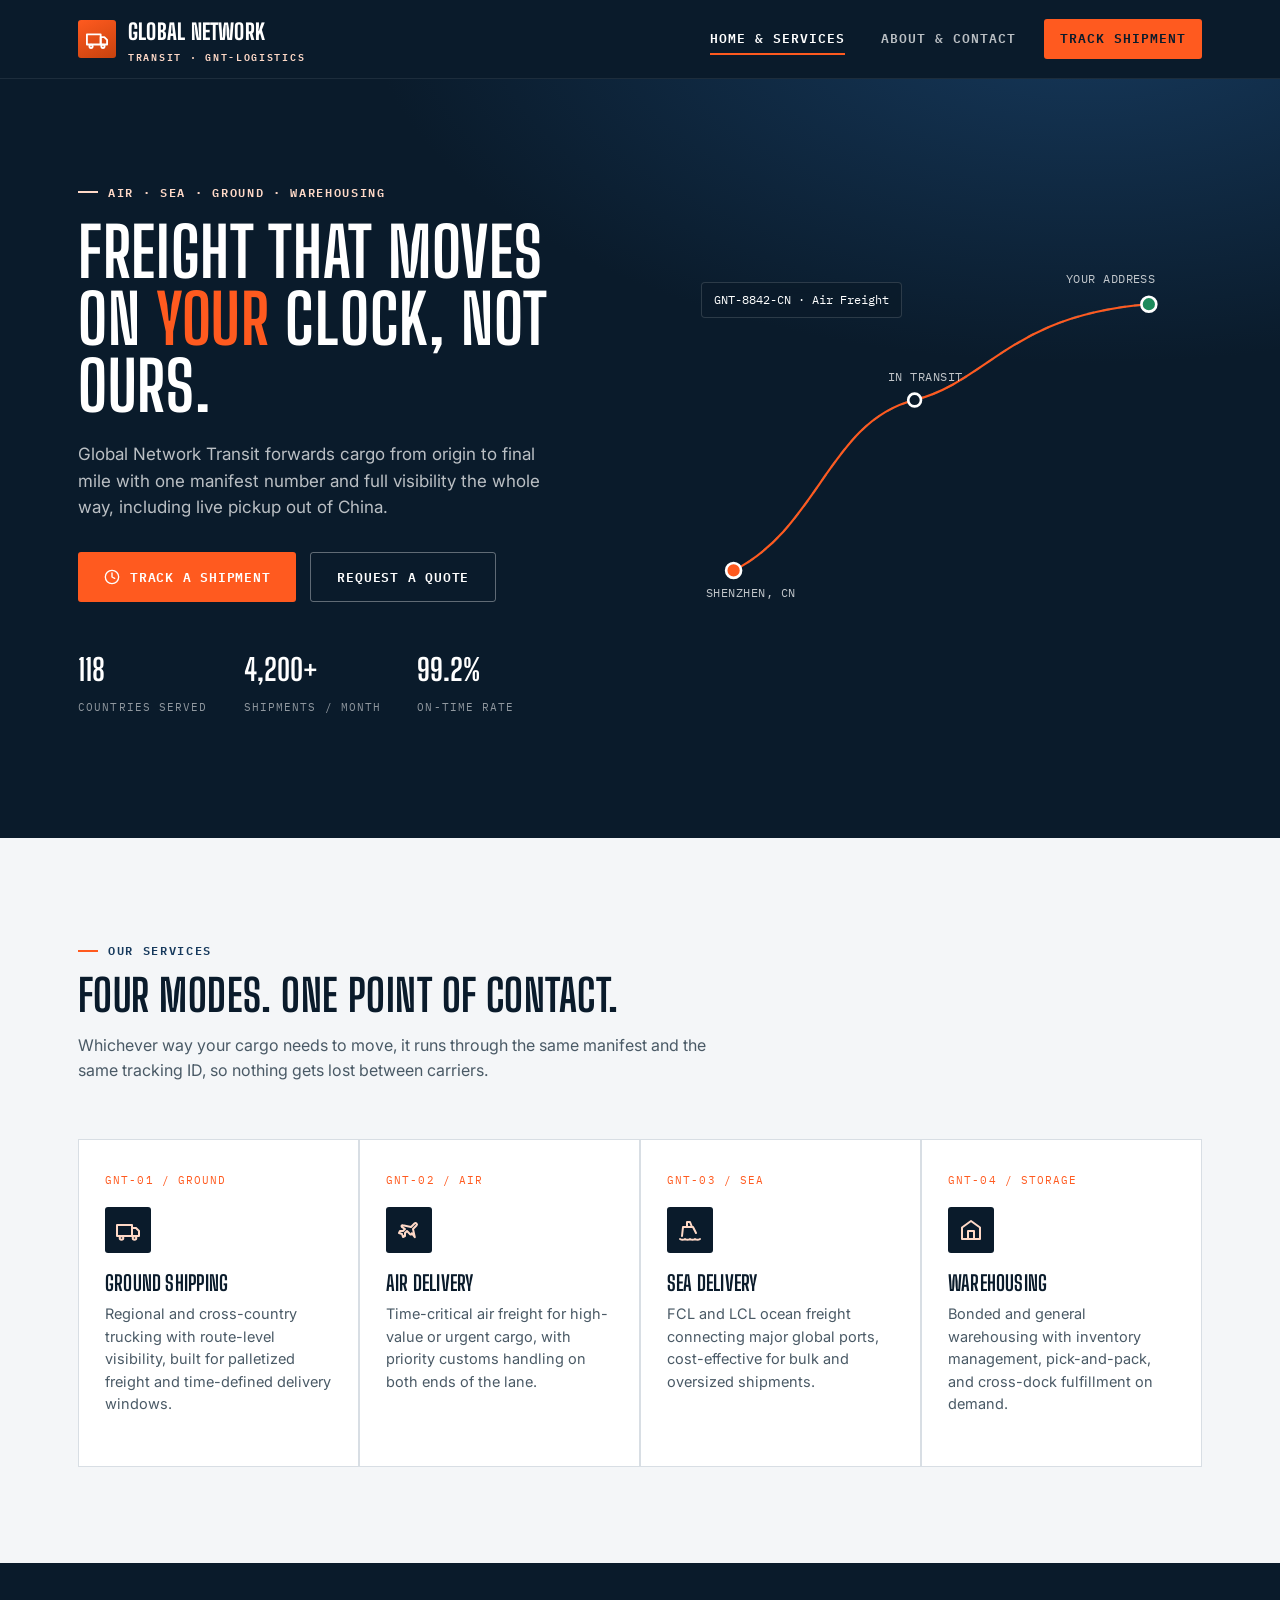
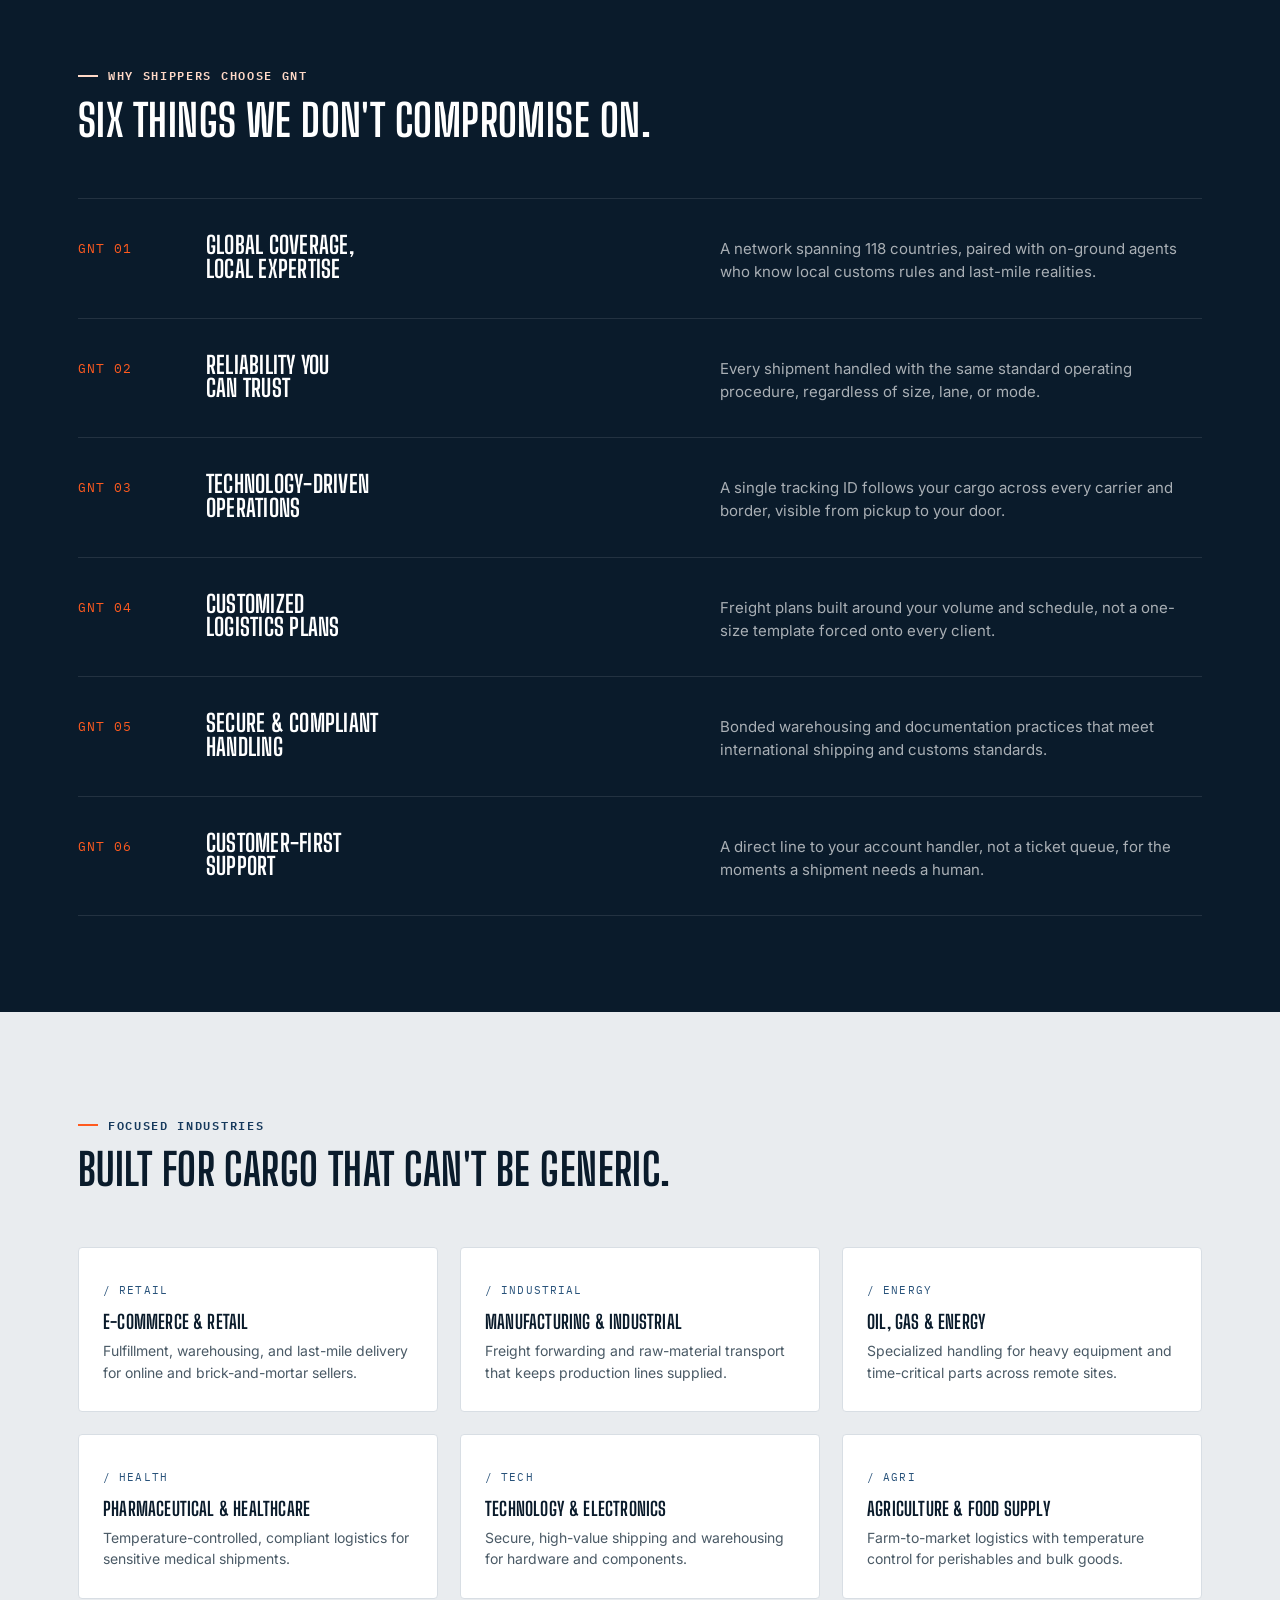
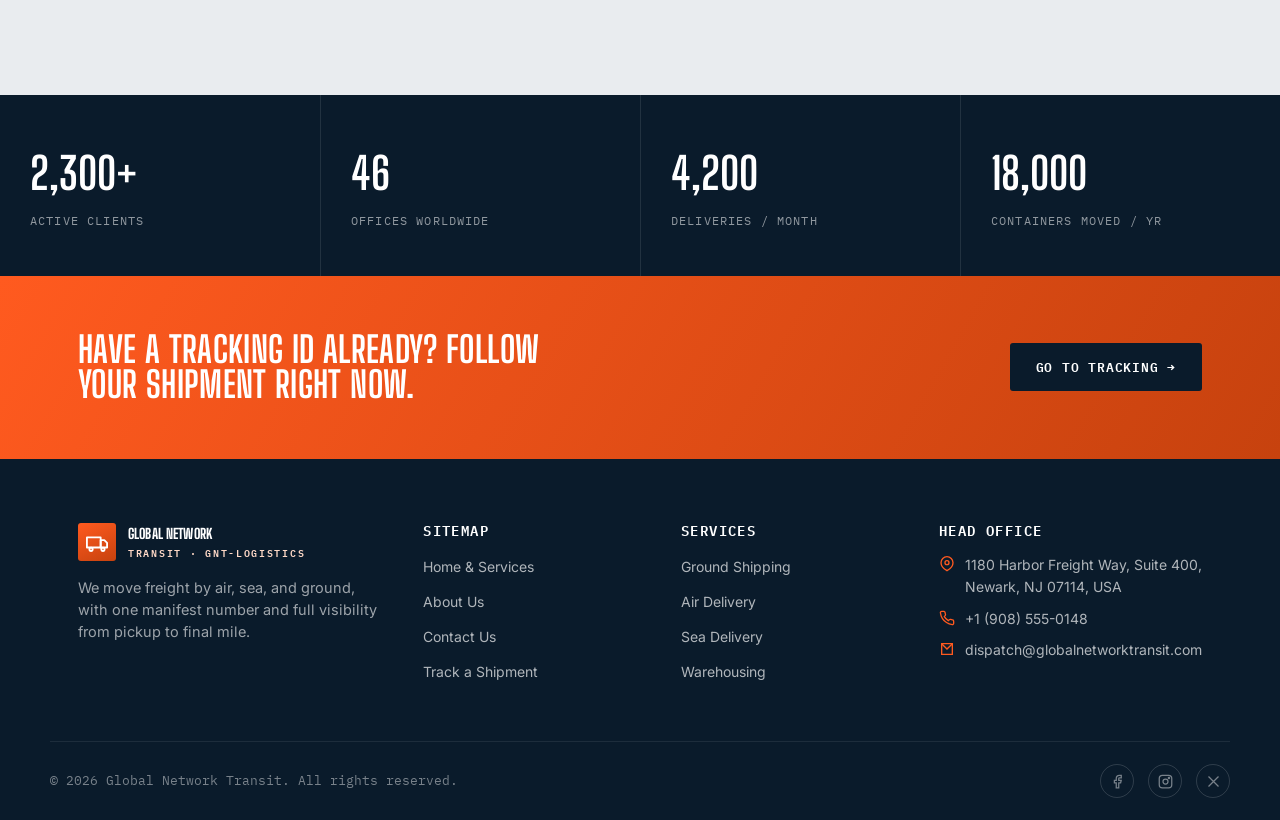
==== index.html @ 24b529cf "first commit" ====
<!DOCTYPE html>
<html lang="en">
<head>
<meta charset="UTF-8">
<meta name="viewport" content="width=device-width, initial-scale=1.0">
<title>Global Network Transit — Freight Forwarding &amp; Global Logistics</title>
<meta name="description" content="Global Network Transit moves freight by air, sea, and ground — with full-visibility tracking from pickup in China to final delivery.">
<link rel="stylesheet" href="css/style.css">
</head>
<body>

<header class="site-header">
  <div class="wrap header-inner">
    <a href="index.html" class="brand">
      <span class="brand-mark">
        <svg viewBox="0 0 24 24" fill="none" stroke="white" stroke-width="2" stroke-linecap="round" stroke-linejoin="round"><rect x="1" y="7" width="15" height="11"/><path d="M16 10h4l3 3v5h-7z"/><circle cx="5.5" cy="20" r="1.8"/><circle cx="18.5" cy="20" r="1.8"/></svg>
      </span>
      <span>Global Network<br><small>TRANSIT &middot; GNT-LOGISTICS</small></span>
    </a>
    <nav class="main-nav" aria-label="Primary">
      <a href="index.html" class="is-active">Home &amp; Services</a>
      <a href="about-contact.html">About &amp; Contact</a>
      <a href="tracking.html" class="nav-cta">Track Shipment</a>
    </nav>
  </div>
</header>

<!-- ============================================================ HERO -->
<section class="hero">
  <div class="wrap hero-grid">
    <div>
      <span class="eyebrow hero-eyebrow">Air &middot; Sea &middot; Ground &middot; Warehousing</span>
      <h1>Freight that moves<br>on <em>your</em> clock, not ours.</h1>
      <p class="lede">Global Network Transit forwards cargo from origin to final mile with one manifest number and full visibility the whole way, including live pickup out of China.</p>
      <div class="hero-actions">
        <a href="tracking.html" class="btn btn-signal">
          <svg viewBox="0 0 24 24" fill="none" stroke="currentColor" stroke-width="2" stroke-linecap="round" stroke-linejoin="round"><circle cx="12" cy="12" r="10"/><path d="M12 6v6l4 2"/></svg>
          Track a Shipment
        </a>
        <a href="about-contact.html#quote" class="btn btn-outline">Request a Quote</a>
      </div>
      <div class="hero-stats">
        <div class="hero-stat"><b>118</b><span>Countries Served</span></div>
        <div class="hero-stat"><b>4,200+</b><span>Shipments / Month</span></div>
        <div class="hero-stat"><b>99.2%</b><span>On-Time Rate</span></div>
      </div>
    </div>
    <div class="route-fig">
      <svg viewBox="0 0 480 360" xmlns="http://www.w3.org/2000/svg">
        <path class="route-path" d="M40,300 C120,260 130,160 210,140 C280,122 300,60 430,50"/>
        <path class="route-path is-live" d="M40,300 C120,260 130,160 210,140 C280,122 300,60 430,50"/>
        <circle class="route-node origin" cx="40" cy="300" r="7"/>
        <text class="route-tag" x="14" y="325">SHENZHEN, CN</text>
        <circle class="route-node" cx="210" cy="140" r="6"/>
        <text class="route-tag" x="185" y="122">IN TRANSIT</text>
        <circle class="route-node dest" cx="430" cy="50" r="7"/>
        <text class="route-tag" x="352" y="30">YOUR ADDRESS</text>
      </svg>
      <div class="route-chip" style="top:8%; left:2%;">GNT-8842-CN &middot; Air Freight</div>
    </div>
  </div>
</section>

<!-- ============================================================ SERVICES -->
<section class="section" id="services">
  <div class="wrap">
    <div class="section-head">
      <span class="eyebrow">Our Services</span>
      <h2>Four modes. One point of contact.</h2>
      <p>Whichever way your cargo needs to move, it runs through the same manifest and the same tracking ID, so nothing gets lost between carriers.</p>
    </div>
  </div>
  <div class="wrap">
    <div class="card-grid">

      <article class="service-card">
        <span class="code">GNT-01 / GROUND</span>
        <div class="service-icon">
          <svg viewBox="0 0 24 24" fill="none" stroke="currentColor" stroke-width="2" stroke-linecap="round" stroke-linejoin="round"><rect x="1" y="7" width="15" height="11"/><path d="M16 10h4l3 3v5h-7z"/><circle cx="5.5" cy="20" r="1.8"/><circle cx="18.5" cy="20" r="1.8"/></svg>
        </div>
        <h3>Ground Shipping</h3>
        <p>Regional and cross-country trucking with route-level visibility, built for palletized freight and time-defined delivery windows.</p>
      </article>

      <article class="service-card">
        <span class="code">GNT-02 / AIR</span>
        <div class="service-icon">
          <svg viewBox="0 0 24 24" fill="none" stroke="currentColor" stroke-width="2" stroke-linecap="round" stroke-linejoin="round"><path d="M17.8 19.2 16 11l3.5-3.5a1.4 1.4 0 0 0-2-2L14 9l-8.2-1.8a1 1 0 0 0-1 1.65L8 11l-2 2H3l-1 2 3 1 1 3 2-1v-3l2-2 3.15 3.2a1 1 0 0 0 1.65-1z"/></svg>
        </div>
        <h3>Air Delivery</h3>
        <p>Time-critical air freight for high-value or urgent cargo, with priority customs handling on both ends of the lane.</p>
      </article>

      <article class="service-card">
        <span class="code">GNT-03 / SEA</span>
        <div class="service-icon">
          <svg viewBox="0 0 24 24" fill="none" stroke="currentColor" stroke-width="2" stroke-linecap="round" stroke-linejoin="round"><path d="M2 21c1.6 1 3.4 1 5 0 1.6 1 3.4 1 5 0 1.6 1 3.4 1 5 0 1.6 1 3.4 1 5 0"/><path d="M4 18l1-9h10l3 6"/><path d="M9 9V4h3l2 5"/></svg>
        </div>
        <h3>Sea Delivery</h3>
        <p>FCL and LCL ocean freight connecting major global ports, cost-effective for bulk and oversized shipments.</p>
      </article>

      <article class="service-card">
        <span class="code">GNT-04 / STORAGE</span>
        <div class="service-icon">
          <svg viewBox="0 0 24 24" fill="none" stroke="currentColor" stroke-width="2" stroke-linecap="round" stroke-linejoin="round"><path d="M3 9.5 12 3l9 6.5V21H3z"/><path d="M9 21v-8h6v8"/></svg>
        </div>
        <h3>Warehousing</h3>
        <p>Bonded and general warehousing with inventory management, pick-and-pack, and cross-dock fulfillment on demand.</p>
      </article>

    </div>
  </div>
</section>

<!-- ============================================================ WHY CHOOSE US -->
<section class="section section-navy">
  <div class="wrap">
    <div class="section-head">
      <span class="eyebrow hero-eyebrow">Why Shippers Choose GNT</span>
      <h2>Six things we don't compromise on.</h2>
    </div>
    <div class="reason-list">
      <div class="reason-row">
        <span class="reason-code">GNT&nbsp;01</span>
        <h3>Global Coverage,<br>Local Expertise</h3>
        <p>A network spanning 118 countries, paired with on-ground agents who know local customs rules and last-mile realities.</p>
      </div>
      <div class="reason-row">
        <span class="reason-code">GNT&nbsp;02</span>
        <h3>Reliability You<br>Can Trust</h3>
        <p>Every shipment handled with the same standard operating procedure, regardless of size, lane, or mode.</p>
      </div>
      <div class="reason-row">
        <span class="reason-code">GNT&nbsp;03</span>
        <h3>Technology-Driven<br>Operations</h3>
        <p>A single tracking ID follows your cargo across every carrier and border, visible from pickup to your door.</p>
      </div>
      <div class="reason-row">
        <span class="reason-code">GNT&nbsp;04</span>
        <h3>Customized<br>Logistics Plans</h3>
        <p>Freight plans built around your volume and schedule, not a one-size template forced onto every client.</p>
      </div>
      <div class="reason-row">
        <span class="reason-code">GNT&nbsp;05</span>
        <h3>Secure &amp; Compliant<br>Handling</h3>
        <p>Bonded warehousing and documentation practices that meet international shipping and customs standards.</p>
      </div>
      <div class="reason-row">
        <span class="reason-code">GNT&nbsp;06</span>
        <h3>Customer-First<br>Support</h3>
        <p>A direct line to your account handler, not a ticket queue, for the moments a shipment needs a human.</p>
      </div>
    </div>
  </div>
</section>

<!-- ============================================================ INDUSTRIES -->
<section class="section section-dim">
  <div class="wrap">
    <div class="section-head">
      <span class="eyebrow">Focused Industries</span>
      <h2>Built for cargo that can't be generic.</h2>
    </div>
    <div class="industry-grid">
      <div class="industry-card"><span class="code">/ RETAIL</span><h3>E-commerce &amp; Retail</h3><p>Fulfillment, warehousing, and last-mile delivery for online and brick-and-mortar sellers.</p></div>
      <div class="industry-card"><span class="code">/ INDUSTRIAL</span><h3>Manufacturing &amp; Industrial</h3><p>Freight forwarding and raw-material transport that keeps production lines supplied.</p></div>
      <div class="industry-card"><span class="code">/ ENERGY</span><h3>Oil, Gas &amp; Energy</h3><p>Specialized handling for heavy equipment and time-critical parts across remote sites.</p></div>
      <div class="industry-card"><span class="code">/ HEALTH</span><h3>Pharmaceutical &amp; Healthcare</h3><p>Temperature-controlled, compliant logistics for sensitive medical shipments.</p></div>
      <div class="industry-card"><span class="code">/ TECH</span><h3>Technology &amp; Electronics</h3><p>Secure, high-value shipping and warehousing for hardware and components.</p></div>
      <div class="industry-card"><span class="code">/ AGRI</span><h3>Agriculture &amp; Food Supply</h3><p>Farm-to-market logistics with temperature control for perishables and bulk goods.</p></div>
    </div>
  </div>
</section>

<!-- ============================================================ STATS -->
<div class="stats-strip">
  <div class="stat-block"><b>2,300+</b><span>Active Clients</span></div>
  <div class="stat-block"><b>46</b><span>Offices Worldwide</span></div>
  <div class="stat-block"><b>4,200</b><span>Deliveries / Month</span></div>
  <div class="stat-block"><b>18,000</b><span>Containers Moved / Yr</span></div>
</div>

<!-- ============================================================ CTA -->
<section class="cta-banner">
  <div class="wrap cta-inner">
    <h2>Have a tracking ID already? Follow your shipment right now.</h2>
    <a href="tracking.html" class="btn btn-navy">Go to Tracking →</a>
  </div>
</section>

<!-- ============================================================ FOOTER -->
<footer class="site-footer">
  <div class="wrap footer-grid">
    <div class="footer-brand">
      <a href="index.html" class="brand" style="color:white;">
        <span class="brand-mark"><svg viewBox="0 0 24 24" fill="none" stroke="white" stroke-width="2" stroke-linecap="round" stroke-linejoin="round"><rect x="1" y="7" width="15" height="11"/><path d="M16 10h4l3 3v5h-7z"/><circle cx="5.5" cy="20" r="1.8"/><circle cx="18.5" cy="20" r="1.8"/></svg></span>
        <span>Global Network<br><small>TRANSIT &middot; GNT-LOGISTICS</small></span>
      </a>
      <p>We move freight by air, sea, and ground, with one manifest number and full visibility from pickup to final mile.</p>
    </div>
    <div>
      <h4>Sitemap</h4>
      <ul>
        <li><a href="index.html">Home &amp; Services</a></li>
        <li><a href="about-contact.html">About Us</a></li>
        <li><a href="about-contact.html#contact">Contact Us</a></li>
        <li><a href="tracking.html">Track a Shipment</a></li>
      </ul>
    </div>
    <div>
      <h4>Services</h4>
      <ul>
        <li><a href="index.html#services">Ground Shipping</a></li>
        <li><a href="index.html#services">Air Delivery</a></li>
        <li><a href="index.html#services">Sea Delivery</a></li>
        <li><a href="index.html#services">Warehousing</a></li>
      </ul>
    </div>
    <div>
      <h4>Head Office</h4>
      <div class="footer-contact-line">
        <svg viewBox="0 0 24 24" fill="none" stroke="currentColor" stroke-width="2"><path d="M21 10c0 7-9 12-9 12s-9-5-9-12a9 9 0 0 1 18 0z"/><circle cx="12" cy="10" r="3"/></svg>
        <span>1180 Harbor Freight Way, Suite 400, Newark, NJ 07114, USA</span>
      </div>
      <div class="footer-contact-line">
        <svg viewBox="0 0 24 24" fill="none" stroke="currentColor" stroke-width="2"><path d="M22 16.9v3a2 2 0 0 1-2.2 2 19.8 19.8 0 0 1-8.6-3.1 19.5 19.5 0 0 1-6-6 19.8 19.8 0 0 1-3.1-8.7A2 2 0 0 1 4.1 2h3a2 2 0 0 1 2 1.7c.1.9.3 1.8.6 2.7a2 2 0 0 1-.5 2.1L8 9.9a16 16 0 0 0 6 6l1.4-1.2a2 2 0 0 1 2.1-.5c.9.3 1.8.5 2.7.6a2 2 0 0 1 1.8 2.1z"/></svg>
        <span>+1 (908) 555-0148</span>
      </div>
      <div class="footer-contact-line">
        <svg viewBox="0 0 24 24" fill="none" stroke="currentColor" stroke-width="2"><path d="M4 4h16v16H4z"/><path d="m4 4 8 8 8-8"/></svg>
        <span>dispatch@globalnetworktransit.com</span>
      </div>
    </div>
  </div>
  <div class="wrap footer-bottom">
    <span>&copy; 2026 Global Network Transit. All rights reserved.</span>
    <div class="footer-social">
      <a href="#" aria-label="Facebook"><svg viewBox="0 0 24 24" fill="none" stroke="currentColor" stroke-width="2"><path d="M18 2h-3a5 5 0 0 0-5 5v3H7v4h3v8h4v-8h3l1-4h-4V7a1 1 0 0 1 1-1h3z"/></svg></a>
      <a href="#" aria-label="Instagram"><svg viewBox="0 0 24 24" fill="none" stroke="currentColor" stroke-width="2"><rect x="2" y="2" width="20" height="20" rx="5"/><circle cx="12" cy="12" r="4"/><circle cx="17.5" cy="6.5" r="1"/></svg></a>
      <a href="#" aria-label="X / Twitter"><svg viewBox="0 0 24 24" fill="none" stroke="currentColor" stroke-width="2"><path d="M4 4l16 16M20 4 4 20"/></svg></a>
    </div>
  </div>
</footer>

</body>
</html>
---- css/style.css ----
/* ==========================================================================
   GLOBAL NETWORK TRANSIT — shared stylesheet
   Design language: "Manifest Line" — cargo-stencil display type,
   navy hull + signal-orange freight accent, route-line motif.
   ========================================================================== */

@import url('https://fonts.googleapis.com/css2?family=Big+Shoulders+Display:wght@600;700;800;900&family=Inter:wght@400;500;600;700&family=IBM+Plex+Mono:wght@500;600&display=swap');

:root{
  --navy-900:#0A1B2B;
  --navy-800:#0C2340;
  --navy-700:#16395C;
  --navy-600:#28527A;
  --ink:#0E1B26;
  --paper:#F4F6F8;
  --paper-dim:#E9ECEF;
  --line:#D8DEE4;
  --signal:#FF5A1F;
  --signal-dim:#FFD9C7;
  --signal-deep:#C7420E;
  --white:#FFFFFF;
  --ok:#1C8A5B;

  --font-display:'Big Shoulders Display', sans-serif;
  --font-body:'Inter', -apple-system, BlinkMacSystemFont, sans-serif;
  --font-mono:'IBM Plex Mono', monospace;

  --wrap:1180px;
  --radius:4px;
  --shadow-soft: 0 12px 32px -18px rgba(10,27,43,0.35);
}

*,*::before,*::after{ box-sizing:border-box; }
html{ scroll-behavior:smooth; }
body{
  margin:0;
  font-family:var(--font-body);
  color:var(--ink);
  background:var(--paper);
  line-height:1.55;
  -webkit-font-smoothing:antialiased;
}
img{ max-width:100%; display:block; }
a{ color:inherit; text-decoration:none; }
ul{ list-style:none; margin:0; padding:0; }
h1,h2,h3,h4{ margin:0; font-family:var(--font-display); text-transform:uppercase; letter-spacing:0.01em; line-height:0.98; color:var(--navy-900); }
p{ margin:0; }
button{ font-family:inherit; cursor:pointer; }
input,select,textarea{ font-family:inherit; font-size:inherit; }

:focus-visible{
  outline:3px solid var(--signal);
  outline-offset:2px;
}

.wrap{ max-width:var(--wrap); margin:0 auto; padding:0 28px; }

.eyebrow{
  display:inline-flex; align-items:center; gap:10px;
  font-family:var(--font-mono); font-size:12px; font-weight:600;
  letter-spacing:0.14em; text-transform:uppercase;
  color:var(--navy-700);
}
.eyebrow::before{
  content:''; width:20px; height:2px; background:var(--signal);
  display:inline-block;
}

/* ---------------------------------------------------------------- header */
.site-header{
  position:sticky; top:0; z-index:100;
  background:var(--navy-900);
  border-bottom:1px solid rgba(255,255,255,0.08);
}
.header-inner{
  display:flex; align-items:center; justify-content:space-between;
  gap:24px; height:78px;
}
.brand{
  display:flex; align-items:center; gap:12px;
  font-family:var(--font-display); color:var(--white);
  font-size:22px; font-weight:800; letter-spacing:0.01em;
  text-transform:uppercase; white-space:nowrap;
}
.brand-mark{
  width:38px; height:38px; border-radius:3px;
  background:linear-gradient(155deg, var(--signal), var(--signal-deep));
  display:flex; align-items:center; justify-content:center;
  flex-shrink:0;
}
.brand-mark svg{ width:22px; height:22px; }
.brand small{
  display:block; font-family:var(--font-mono); font-size:9.5px;
  letter-spacing:0.18em; color:var(--signal-dim); font-weight:600;
  text-transform:uppercase;
}

.main-nav{ display:flex; align-items:center; gap:4px; }
.main-nav a{
  font-family:var(--font-mono); font-size:12.5px; font-weight:600;
  letter-spacing:0.08em; text-transform:uppercase;
  color:rgba(255,255,255,0.72);
  padding:10px 16px; border-radius:3px;
  transition:color .15s ease, background .15s ease;
}
.main-nav a:hover{ color:var(--white); background:rgba(255,255,255,0.06); }
.main-nav a.is-active{ color:var(--white); }
.main-nav a.is-active{ position:relative; }
.main-nav a.is-active::after{
  content:''; position:absolute; left:16px; right:16px; bottom:4px;
  height:2px; background:var(--signal);
}
.nav-cta{
  background:var(--signal) !important; color:var(--navy-900) !important;
  margin-left:8px;
}
.nav-cta:hover{ background:#ff7038 !important; }

.nav-toggle{ display:none; }

/* ---------------------------------------------------------------- footer */
.site-footer{
  background:var(--navy-900); color:rgba(255,255,255,0.68);
  padding:64px 0 0;
}
.footer-grid{
  display:grid; grid-template-columns:1.4fr 1fr 1fr 1.1fr;
  gap:40px; padding-bottom:48px;
  border-bottom:1px solid rgba(255,255,255,0.08);
}
.footer-grid h4{
  color:var(--white); font-size:14px; letter-spacing:0.1em;
  margin-bottom:18px; font-family:var(--font-mono); font-weight:600;
  text-transform:uppercase;
}
.footer-grid p{ font-size:14.5px; color:rgba(255,255,255,0.6); }
.footer-grid li{ margin-bottom:10px; }
.footer-grid a{ font-size:14px; color:rgba(255,255,255,0.68); transition:color .15s; }
.footer-grid a:hover{ color:var(--signal); }
.footer-brand .brand{ margin-bottom:16px; }
.footer-contact-line{ display:flex; gap:10px; font-size:14px; margin-bottom:10px; color:rgba(255,255,255,0.68); }
.footer-contact-line svg{ width:16px; height:16px; flex-shrink:0; margin-top:2px; color:var(--signal); }
.footer-bottom{
  display:flex; align-items:center; justify-content:space-between;
  padding:22px 0; font-size:13px; color:rgba(255,255,255,0.45);
  font-family:var(--font-mono);
}
.footer-social{ display:flex; gap:14px; }
.footer-social a{
  width:34px; height:34px; border:1px solid rgba(255,255,255,0.15);
  border-radius:50%; display:flex; align-items:center; justify-content:center;
}
.footer-social svg{ width:15px; height:15px; }
.footer-social a:hover{ border-color:var(--signal); color:var(--signal); }

/* ---------------------------------------------------------------- buttons */
.btn{
  display:inline-flex; align-items:center; gap:10px;
  padding:14px 26px; border-radius:3px; border:none;
  font-family:var(--font-mono); font-size:13px; font-weight:600;
  letter-spacing:0.06em; text-transform:uppercase;
  transition:transform .15s ease, box-shadow .15s ease, background .15s ease;
}
.btn-signal{ background:var(--signal); color:var(--white); }
.btn-signal:hover{ background:var(--signal-deep); transform:translateY(-1px); }
.btn-outline{
  background:transparent; color:var(--white); border:1.5px solid rgba(255,255,255,0.35);
}
.btn-outline:hover{ border-color:var(--white); background:rgba(255,255,255,0.06); }
.btn-navy{ background:var(--navy-900); color:var(--white); }
.btn-navy:hover{ background:var(--navy-700); }
.btn svg{ width:16px; height:16px; }

/* ---------------------------------------------------------------- hero */
.hero{
  position:relative; overflow:hidden;
  background:radial-gradient(1200px 600px at 85% -10%, var(--navy-700), var(--navy-900) 60%);
  color:var(--white);
  padding:96px 0 120px;
}
.hero-grid{
  display:grid; grid-template-columns:1.05fr 0.95fr; gap:48px; align-items:center;
}
.hero-eyebrow{ color:var(--signal-dim); }
.hero-eyebrow::before{ background:var(--signal-dim); }
.hero h1{
  color:var(--white); font-size:clamp(40px,5.4vw,68px); margin:18px 0 22px;
}
.hero h1 em{ font-style:normal; color:var(--signal); }
.hero p.lede{
  font-family:var(--font-body); font-size:17px; color:rgba(255,255,255,0.72);
  max-width:480px; margin-bottom:32px;
}
.hero-actions{ display:flex; gap:14px; flex-wrap:wrap; margin-bottom:44px; }
.hero-stats{ display:flex; gap:36px; flex-wrap:wrap; }
.hero-stat b{
  display:block; font-family:var(--font-display); font-size:30px; color:var(--white);
}
.hero-stat span{
  font-family:var(--font-mono); font-size:11px; letter-spacing:0.1em;
  color:rgba(255,255,255,0.55); text-transform:uppercase;
}

/* route-line signature graphic */
.route-fig{ position:relative; }
.route-fig svg{ width:100%; height:auto; overflow:visible; }
.route-path{
  fill:none; stroke:rgba(255,255,255,0.28); stroke-width:2;
  stroke-dasharray:7 8;
}
.route-path.is-live{
  stroke:var(--signal); stroke-dasharray:520;
  stroke-dashoffset:520;
  animation:draw 3.2s ease forwards infinite;
}
@keyframes draw{
  0%{ stroke-dashoffset:520; }
  60%{ stroke-dashoffset:0; }
  100%{ stroke-dashoffset:0; }
}
.route-node{ fill:var(--navy-900); stroke:var(--white); stroke-width:2.5; }
.route-node.origin{ fill:var(--signal); }
.route-node.dest{ fill:var(--ok); }
.route-tag{
  font-family:var(--font-mono); font-size:11px; fill:rgba(255,255,255,0.75);
  letter-spacing:0.04em;
}
.route-chip{
  position:absolute; background:rgba(10,27,43,0.9); border:1px solid rgba(255,255,255,0.14);
  padding:8px 12px; border-radius:4px; font-family:var(--font-mono); font-size:11.5px;
  color:var(--white); backdrop-filter:blur(6px);
}

@media (prefers-reduced-motion:reduce){
  .route-path.is-live{ animation:none; stroke-dashoffset:0; }
}

/* ---------------------------------------------------------------- sections */
.section{ padding:96px 0; }
.section-tight{ padding:64px 0; }
.section-navy{ background:var(--navy-900); color:var(--white); }
.section-navy h2, .section-navy h3{ color:var(--white); }
.section-dim{ background:var(--paper-dim); }
.section-head{ max-width:640px; margin-bottom:56px; }
.section-head h2{ font-size:clamp(30px,3.6vw,44px); margin-top:14px; }
.section-head p{ margin-top:16px; font-size:16px; color:#4A5A66; }
.section-navy .section-head p{ color:rgba(255,255,255,0.65); }

/* ---------------------------------------------------------------- service cards */
.card-grid{
  display:grid; grid-template-columns:repeat(4,1fr); gap:2px;
  background:var(--line); border:1px solid var(--line);
}
.service-card{
  background:var(--white); padding:32px 26px; position:relative;
  transition:background .18s ease;
}
.service-card:hover{ background:#FFFBF8; }
.service-card .code{
  font-family:var(--font-mono); font-size:11px; color:var(--signal);
  letter-spacing:0.1em; margin-bottom:18px; display:block;
}
.service-icon{
  width:46px; height:46px; border-radius:3px; background:var(--navy-900);
  display:flex; align-items:center; justify-content:center; margin-bottom:20px;
}
.service-icon svg{ width:24px; height:24px; color:var(--signal-dim); }
.service-card h3{ font-size:21px; margin-bottom:10px; }
.service-card p{ font-size:14.5px; color:#4A5A66; margin-bottom:18px; }
.service-card a.card-link{
  font-family:var(--font-mono); font-size:12px; font-weight:600;
  letter-spacing:0.06em; text-transform:uppercase; color:var(--navy-900);
  display:inline-flex; align-items:center; gap:6px;
}
.service-card a.card-link svg{ width:14px; height:14px; transition:transform .15s; }
.service-card a.card-link:hover svg{ transform:translateX(3px); }

/* ---------------------------------------------------------------- reasons (why choose) */
.reason-list{ display:flex; flex-direction:column; }
.reason-row{
  display:grid; grid-template-columns:96px 1fr 1fr; gap:32px;
  align-items:start; padding:34px 0; border-top:1px solid rgba(255,255,255,0.1);
}
.reason-row:last-child{ border-bottom:1px solid rgba(255,255,255,0.1); }
.reason-code{
  font-family:var(--font-mono); font-size:13px; color:var(--signal);
  letter-spacing:0.08em; padding-top:6px;
}
.reason-row h3{ font-size:24px; color:var(--white); }
.reason-row p{ font-size:15px; color:rgba(255,255,255,0.65); padding-top:4px; }

/* ---------------------------------------------------------------- industries */
.industry-grid{
  display:grid; grid-template-columns:repeat(3,1fr); gap:22px;
}
.industry-card{
  border:1px solid var(--line); border-radius:4px; padding:28px 24px;
  background:var(--white);
}
.industry-card .code{ font-family:var(--font-mono); font-size:11px; color:var(--navy-600); letter-spacing:0.1em; }
.industry-card h3{ font-size:19px; margin:12px 0 8px; }
.industry-card p{ font-size:14px; color:#4A5A66; }

/* ---------------------------------------------------------------- stats strip */
.stats-strip{
  background:var(--navy-900); color:var(--white);
  display:grid; grid-template-columns:repeat(4,1fr);
}
.stat-block{
  padding:44px 30px; text-align:left; border-left:1px solid rgba(255,255,255,0.1);
}
.stat-block:first-child{ border-left:none; }
.stat-block b{ font-family:var(--font-display); font-size:44px; display:block; }
.stat-block span{
  font-family:var(--font-mono); font-size:11.5px; letter-spacing:0.1em;
  color:rgba(255,255,255,0.55); text-transform:uppercase;
}

/* ---------------------------------------------------------------- CTA banner */
.cta-banner{
  background:linear-gradient(120deg, var(--signal), var(--signal-deep));
  color:var(--white); padding:56px 0;
}
.cta-inner{ display:flex; align-items:center; justify-content:space-between; gap:24px; flex-wrap:wrap; }
.cta-inner h2{ color:var(--white); font-size:clamp(26px,3vw,36px); max-width:520px; }
.cta-inner .btn-navy{ flex-shrink:0; }

/* ---------------------------------------------------------------- page hero (interior pages) */
.page-hero{
  background:var(--navy-900); color:var(--white); padding:70px 0 56px;
  border-bottom:4px solid var(--signal);
}
.page-hero h1{ color:var(--white); font-size:clamp(36px,4.6vw,54px); margin-top:14px; }
.breadcrumb{
  font-family:var(--font-mono); font-size:12px; color:rgba(255,255,255,0.5);
  letter-spacing:0.05em; margin-top:16px;
}
.breadcrumb span{ color:var(--signal); }

/* ---------------------------------------------------------------- about page */
.split{
  display:grid; grid-template-columns:1fr 1fr; gap:64px; align-items:center;
}
.value-list{ display:grid; grid-template-columns:1fr 1fr; gap:20px; margin-top:8px; }
.value-item{ border-left:3px solid var(--signal); padding-left:16px; }
.value-item h4{
  font-family:var(--font-mono); font-size:13px; letter-spacing:0.06em;
  text-transform:uppercase; color:var(--navy-900); margin-bottom:6px;
}
.value-item p{ font-size:14px; color:#4A5A66; }

.timeline{ position:relative; padding-left:32px; }
.timeline::before{
  content:''; position:absolute; left:6px; top:6px; bottom:6px; width:2px;
  background:var(--line);
}
.timeline-item{ position:relative; padding-bottom:36px; }
.timeline-item:last-child{ padding-bottom:0; }
.timeline-item::before{
  content:''; position:absolute; left:-32px; top:4px; width:13px; height:13px;
  border-radius:50%; background:var(--signal); border:3px solid var(--paper);
  box-shadow:0 0 0 2px var(--signal);
}
.timeline-item .yr{ font-family:var(--font-mono); font-size:12px; color:var(--navy-600); letter-spacing:0.08em; }
.timeline-item h4{ font-size:18px; margin:6px 0; }
.timeline-item p{ font-size:14px; color:#4A5A66; }

/* ---------------------------------------------------------------- contact */
.contact-grid{
  display:grid; grid-template-columns:1fr 1.15fr; gap:56px; align-items:start;
}
.contact-card{
  background:var(--white); border:1px solid var(--line); border-radius:4px;
  padding:26px; margin-bottom:16px;
}
.contact-card h4{
  font-family:var(--font-mono); font-size:12.5px; letter-spacing:0.08em;
  text-transform:uppercase; color:var(--signal-deep); margin-bottom:12px;
}
.contact-card .line{ display:flex; gap:12px; align-items:flex-start; margin-bottom:10px; font-size:14.5px; }
.contact-card .line svg{ width:17px; height:17px; color:var(--navy-700); flex-shrink:0; margin-top:2px; }
.contact-card .line:last-child{ margin-bottom:0; }

.form-card{
  background:var(--white); border:1px solid var(--line); border-radius:4px; padding:36px;
}
.field-row{ display:grid; grid-template-columns:1fr 1fr; gap:18px; margin-bottom:18px; }
.field{ display:flex; flex-direction:column; gap:7px; margin-bottom:18px; }
.field label{
  font-family:var(--font-mono); font-size:11.5px; letter-spacing:0.06em;
  text-transform:uppercase; color:var(--navy-800); font-weight:600;
}
.field input, .field select, .field textarea{
  border:1.5px solid var(--line); border-radius:3px; padding:12px 14px;
  font-size:14.5px; color:var(--ink); background:var(--paper); transition:border-color .15s;
}
.field input:focus, .field select:focus, .field textarea:focus{
  outline:none; border-color:var(--navy-700); background:var(--white);
}
.field textarea{ resize:vertical; min-height:110px; }
.form-note{ font-size:12.5px; color:#7A8792; margin-top:14px; }
.form-success{
  display:none; align-items:center; gap:10px; background:#EAF7F0; border:1px solid #BFE6D2;
  color:var(--ok); padding:14px 16px; border-radius:4px; font-size:14px; margin-top:16px;
}
.form-success.show{ display:flex; }
.form-success svg{ width:18px; height:18px; flex-shrink:0; }

.map-embed{
  border-radius:4px; overflow:hidden; border:1px solid var(--line); height:340px;
}

/* ---------------------------------------------------------------- tracking page */
.track-hero{
  background:var(--navy-900); color:var(--white); padding:80px 0 100px;
  position:relative; overflow:hidden; border-bottom:4px solid var(--signal);
}
.track-panel{
  background:var(--white); border-radius:6px; box-shadow:var(--shadow-soft);
  padding:34px; margin-top:-64px; position:relative; z-index:5;
}
.track-form-row{ display:flex; gap:12px; flex-wrap:wrap; }
.track-form-row .field{ flex:1 1 260px; margin-bottom:0; }
.track-form-row .btn{ flex-shrink:0; align-self:flex-end; height:47px; }
.track-sample{ font-family:var(--font-mono); font-size:12px; color:#7A8792; margin-top:12px; }
.track-sample button{
  background:none; border:none; color:var(--navy-700); font-family:var(--font-mono);
  font-size:12px; text-decoration:underline; padding:0;
}

.track-error{
  display:none; align-items:center; gap:10px; background:#FDECEA; border:1px solid #F5C2BC;
  color:#B23A2E; padding:12px 16px; border-radius:4px; font-size:14px; margin-top:16px;
  font-family:var(--font-mono);
}
.track-error.show{ display:flex; }

.track-results{ display:none; margin-top:56px; }
.track-results.show{ display:block; }

.track-summary{
  display:grid; grid-template-columns:repeat(4,1fr); gap:2px;
  background:var(--line); border:1px solid var(--line); margin-bottom:40px;
}
.summary-cell{ background:var(--white); padding:22px 24px; }
.summary-cell span{
  display:block; font-family:var(--font-mono); font-size:11px; letter-spacing:0.08em;
  text-transform:uppercase; color:#7A8792; margin-bottom:8px;
}
.summary-cell b{ font-size:17px; font-family:var(--font-body); font-weight:700; color:var(--navy-900); }
.summary-cell b.status-live{ color:var(--signal-deep); }
.summary-cell .mono{ font-family:var(--font-mono); font-size:15px; letter-spacing:0.02em; }

.track-columns{ display:grid; grid-template-columns:1.1fr 1fr; gap:44px; align-items:start; }

.map-wrap{
  border-radius:6px; overflow:hidden; border:1px solid var(--line);
  height:460px; position:relative; background:var(--paper-dim);
}
#trackMap{ height:100%; width:100%; }
.map-legend{
  position:absolute; bottom:14px; left:14px; z-index:400;
  background:rgba(255,255,255,0.95); border:1px solid var(--line);
  border-radius:4px; padding:10px 14px; font-family:var(--font-mono); font-size:11px;
  display:flex; gap:14px;
}
.map-legend .dot{ width:9px; height:9px; border-radius:50%; display:inline-block; margin-right:6px; }

.stage-list{ position:relative; padding-left:34px; }
.stage-list::before{
  content:''; position:absolute; left:6px; top:8px; bottom:8px; width:2px; background:var(--line);
}
.stage{ position:relative; padding-bottom:30px; }
.stage:last-child{ padding-bottom:0; }
.stage::before{
  content:''; position:absolute; left:-34px; top:2px; width:15px; height:15px;
  border-radius:50%; background:var(--paper); border:3px solid var(--line);
}
.stage.done::before{ border-color:var(--ok); background:var(--ok); }
.stage.current::before{ border-color:var(--signal); background:var(--signal); box-shadow:0 0 0 4px var(--signal-dim); }
.stage .stage-top{ display:flex; justify-content:space-between; gap:10px; align-items:baseline; }
.stage h4{ font-size:15.5px; }
.stage time{ font-family:var(--font-mono); font-size:11.5px; color:#7A8792; white-space:nowrap; }
.stage p{ font-size:13.5px; color:#4A5A66; margin-top:4px; }

/* ---------------------------------------------------------------- responsive */
@media (max-width:1000px){
  .footer-grid{ grid-template-columns:1fr 1fr; }
  .card-grid{ grid-template-columns:repeat(2,1fr); }
  .industry-grid{ grid-template-columns:repeat(2,1fr); }
  .stats-strip{ grid-template-columns:repeat(2,1fr); }
  .stat-block:nth-child(3){ border-left:none; }
  .hero-grid, .split, .contact-grid, .track-columns{ grid-template-columns:1fr; }
  .reason-row{ grid-template-columns:60px 1fr; }
  .reason-row p{ grid-column:2; }
}
@media (max-width:720px){
  .main-nav{ display:none; }
  .field-row{ grid-template-columns:1fr; }
  .card-grid, .industry-grid{ grid-template-columns:1fr; }
  .footer-grid{ grid-template-columns:1fr; gap:32px; }
  .track-summary{ grid-template-columns:1fr 1fr; }
  .cta-inner{ flex-direction:column; align-items:flex-start; }
}
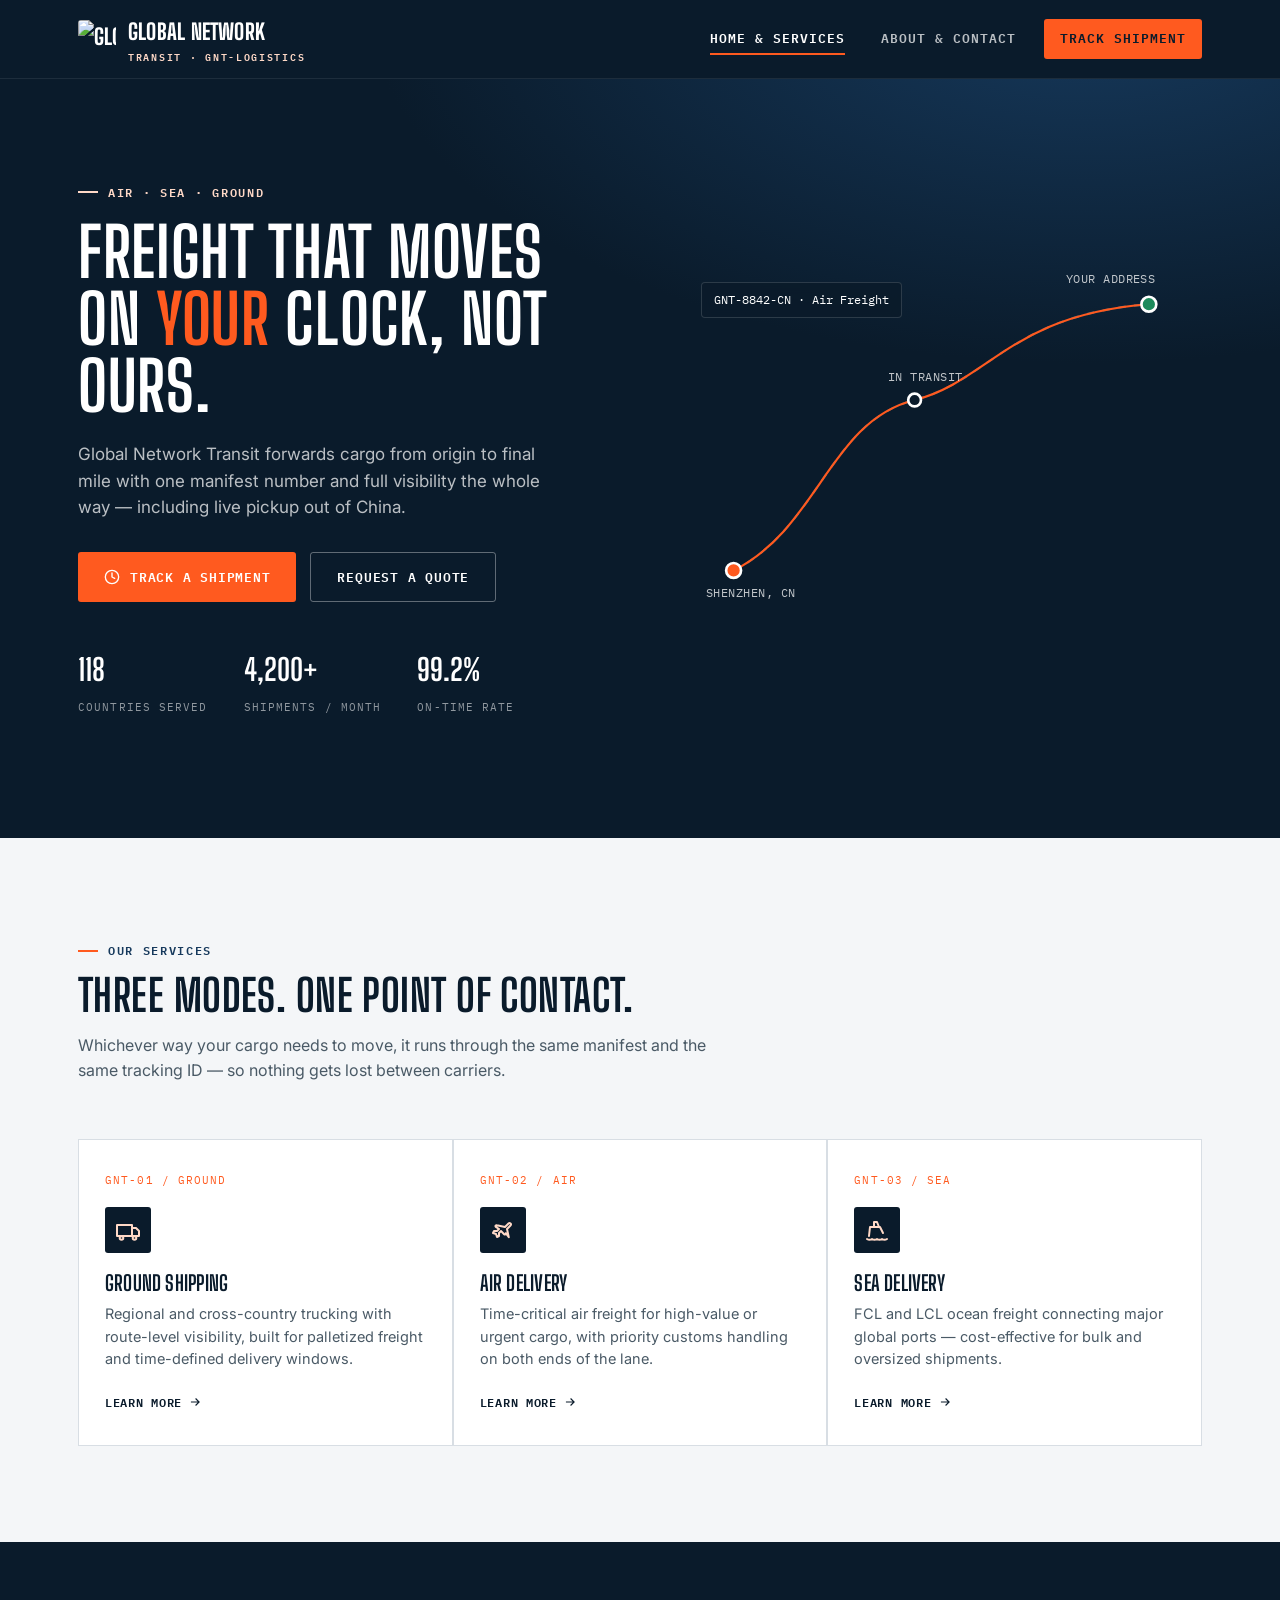
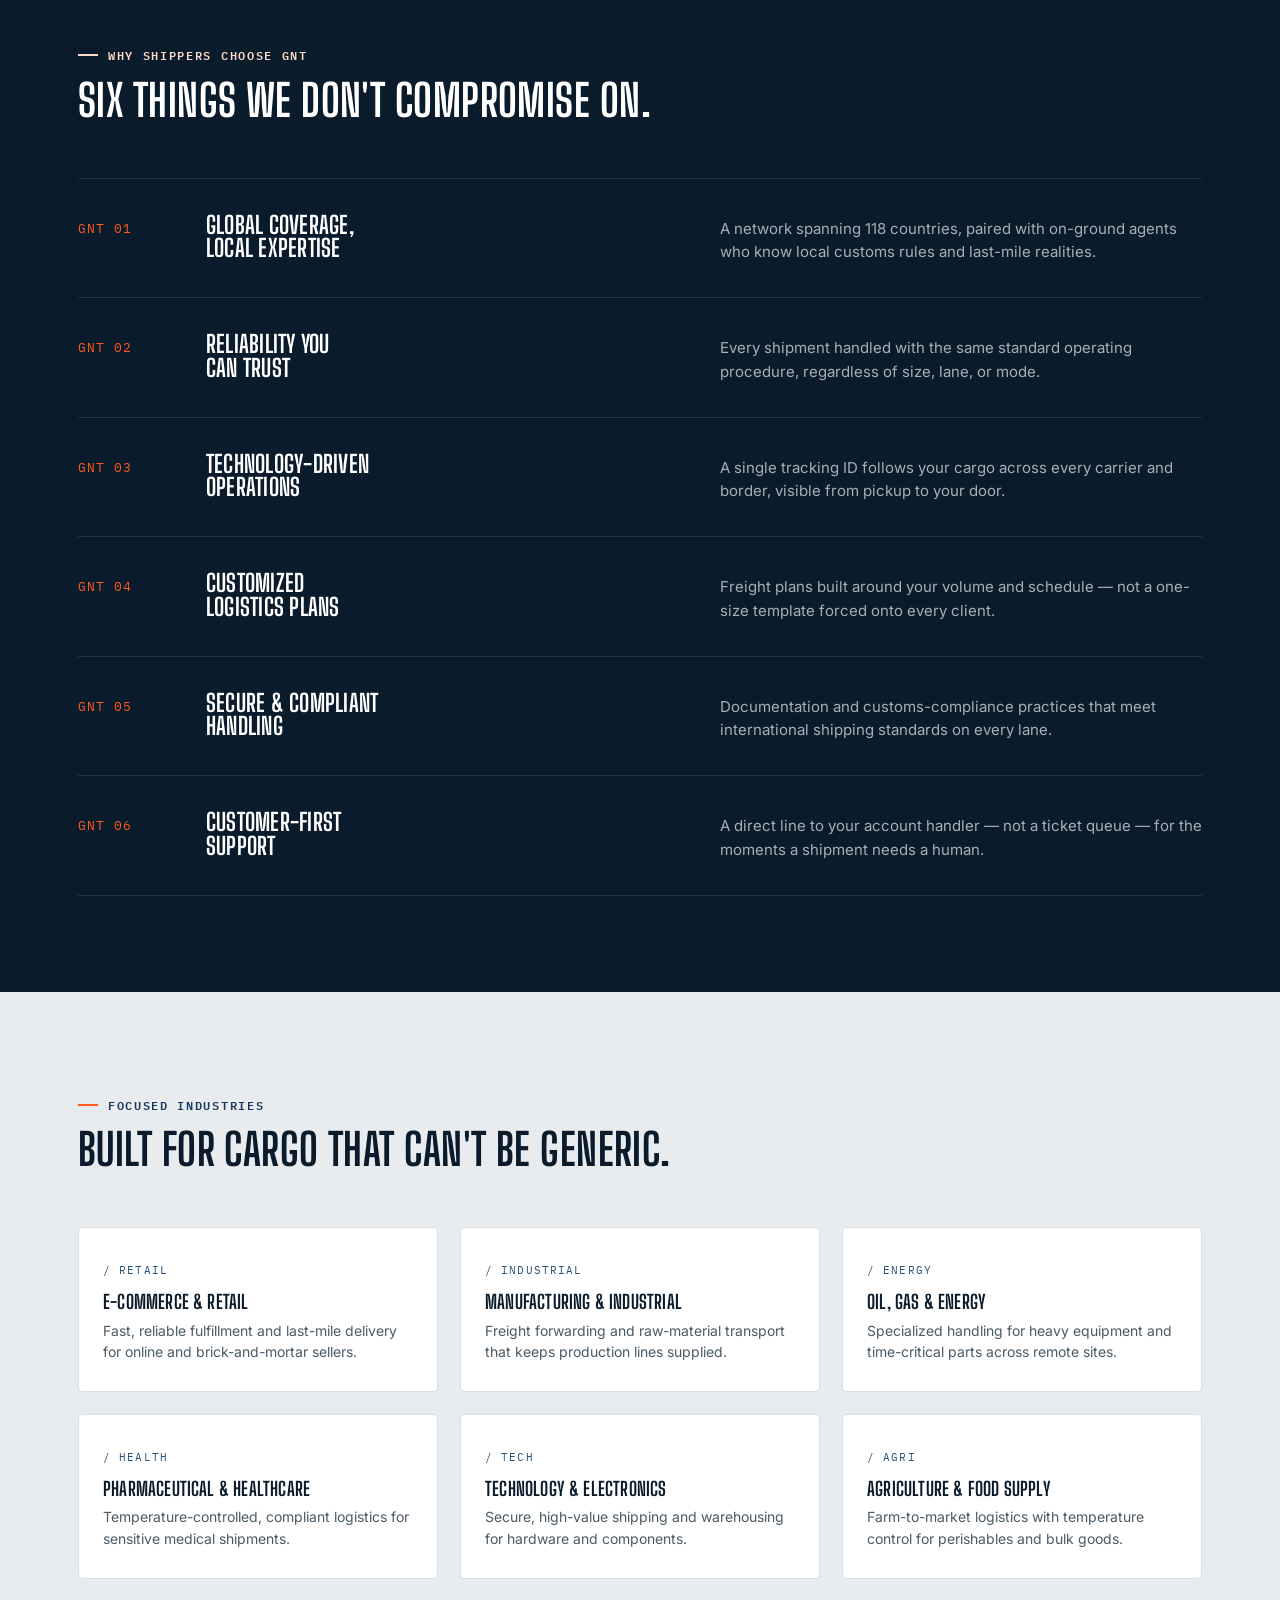
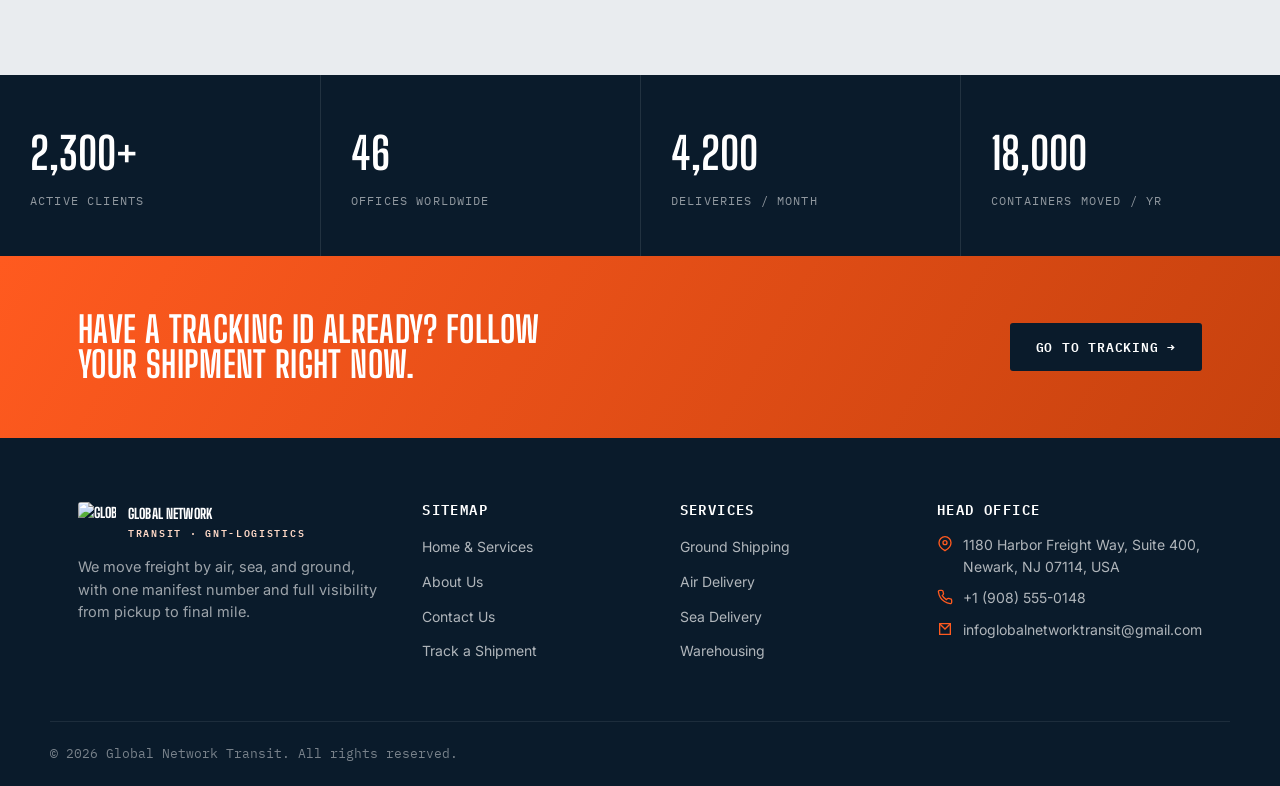
==== commit d9914e45: "I chage the logo, column, and i remove all the social media icons in the footer of the website. I al" ====
--- a/index.html
+++ b/index.html
@@ -12,9 +12,7 @@
 <header class="site-header">
   <div class="wrap header-inner">
     <a href="index.html" class="brand">
-      <span class="brand-mark">
-        <svg viewBox="0 0 24 24" fill="none" stroke="white" stroke-width="2" stroke-linecap="round" stroke-linejoin="round"><rect x="1" y="7" width="15" height="11"/><path d="M16 10h4l3 3v5h-7z"/><circle cx="5.5" cy="20" r="1.8"/><circle cx="18.5" cy="20" r="1.8"/></svg>
-      </span>
+      <span class="brand-mark"><img src="assets/logo.svg" alt="Global Network Transit logo" class="brand-logo"></span>
       <span>Global Network<br><small>TRANSIT &middot; GNT-LOGISTICS</small></span>
     </a>
     <nav class="main-nav" aria-label="Primary">
@@ -29,9 +27,9 @@
 <section class="hero">
   <div class="wrap hero-grid">
     <div>
-      <span class="eyebrow hero-eyebrow">Air &middot; Sea &middot; Ground &middot; Warehousing</span>
+      <span class="eyebrow hero-eyebrow">Air &middot; Sea &middot; Ground</span>
       <h1>Freight that moves<br>on <em>your</em> clock, not ours.</h1>
-      <p class="lede">Global Network Transit forwards cargo from origin to final mile with one manifest number and full visibility the whole way, including live pickup out of China.</p>
+      <p class="lede">Global Network Transit forwards cargo from origin to final mile with one manifest number and full visibility the whole way — including live pickup out of China.</p>
       <div class="hero-actions">
         <a href="tracking.html" class="btn btn-signal">
           <svg viewBox="0 0 24 24" fill="none" stroke="currentColor" stroke-width="2" stroke-linecap="round" stroke-linejoin="round"><circle cx="12" cy="12" r="10"/><path d="M12 6v6l4 2"/></svg>
@@ -66,8 +64,8 @@
   <div class="wrap">
     <div class="section-head">
       <span class="eyebrow">Our Services</span>
-      <h2>Four modes. One point of contact.</h2>
-      <p>Whichever way your cargo needs to move, it runs through the same manifest and the same tracking ID, so nothing gets lost between carriers.</p>
+      <h2>Three modes. One point of contact.</h2>
+      <p>Whichever way your cargo needs to move, it runs through the same manifest and the same tracking ID — so nothing gets lost between carriers.</p>
     </div>
   </div>
   <div class="wrap">
@@ -80,6 +78,7 @@
         </div>
         <h3>Ground Shipping</h3>
         <p>Regional and cross-country trucking with route-level visibility, built for palletized freight and time-defined delivery windows.</p>
+        <a href="#" class="card-link">Learn more <svg viewBox="0 0 24 24" fill="none" stroke="currentColor" stroke-width="2"><path d="M5 12h14M13 6l6 6-6 6"/></svg></a>
       </article>
 
       <article class="service-card">
@@ -89,6 +88,7 @@
         </div>
         <h3>Air Delivery</h3>
         <p>Time-critical air freight for high-value or urgent cargo, with priority customs handling on both ends of the lane.</p>
+        <a href="#" class="card-link">Learn more <svg viewBox="0 0 24 24" fill="none" stroke="currentColor" stroke-width="2"><path d="M5 12h14M13 6l6 6-6 6"/></svg></a>
       </article>
 
       <article class="service-card">
@@ -97,16 +97,8 @@
           <svg viewBox="0 0 24 24" fill="none" stroke="currentColor" stroke-width="2" stroke-linecap="round" stroke-linejoin="round"><path d="M2 21c1.6 1 3.4 1 5 0 1.6 1 3.4 1 5 0 1.6 1 3.4 1 5 0 1.6 1 3.4 1 5 0"/><path d="M4 18l1-9h10l3 6"/><path d="M9 9V4h3l2 5"/></svg>
         </div>
         <h3>Sea Delivery</h3>
-        <p>FCL and LCL ocean freight connecting major global ports, cost-effective for bulk and oversized shipments.</p>
-      </article>
-
-      <article class="service-card">
-        <span class="code">GNT-04 / STORAGE</span>
-        <div class="service-icon">
-          <svg viewBox="0 0 24 24" fill="none" stroke="currentColor" stroke-width="2" stroke-linecap="round" stroke-linejoin="round"><path d="M3 9.5 12 3l9 6.5V21H3z"/><path d="M9 21v-8h6v8"/></svg>
-        </div>
-        <h3>Warehousing</h3>
-        <p>Bonded and general warehousing with inventory management, pick-and-pack, and cross-dock fulfillment on demand.</p>
+        <p>FCL and LCL ocean freight connecting major global ports — cost-effective for bulk and oversized shipments.</p>
+        <a href="#" class="card-link">Learn more <svg viewBox="0 0 24 24" fill="none" stroke="currentColor" stroke-width="2"><path d="M5 12h14M13 6l6 6-6 6"/></svg></a>
       </article>
 
     </div>
@@ -139,17 +131,17 @@
       <div class="reason-row">
         <span class="reason-code">GNT&nbsp;04</span>
         <h3>Customized<br>Logistics Plans</h3>
-        <p>Freight plans built around your volume and schedule, not a one-size template forced onto every client.</p>
+        <p>Freight plans built around your volume and schedule — not a one-size template forced onto every client.</p>
       </div>
       <div class="reason-row">
         <span class="reason-code">GNT&nbsp;05</span>
         <h3>Secure &amp; Compliant<br>Handling</h3>
-        <p>Bonded warehousing and documentation practices that meet international shipping and customs standards.</p>
+        <p>Documentation and customs-compliance practices that meet international shipping standards on every lane.</p>
       </div>
       <div class="reason-row">
         <span class="reason-code">GNT&nbsp;06</span>
         <h3>Customer-First<br>Support</h3>
-        <p>A direct line to your account handler, not a ticket queue, for the moments a shipment needs a human.</p>
+        <p>A direct line to your account handler — not a ticket queue — for the moments a shipment needs a human.</p>
       </div>
     </div>
   </div>
@@ -163,7 +155,7 @@
       <h2>Built for cargo that can't be generic.</h2>
     </div>
     <div class="industry-grid">
-      <div class="industry-card"><span class="code">/ RETAIL</span><h3>E-commerce &amp; Retail</h3><p>Fulfillment, warehousing, and last-mile delivery for online and brick-and-mortar sellers.</p></div>
+      <div class="industry-card"><span class="code">/ RETAIL</span><h3>E-commerce &amp; Retail</h3><p>Fast, reliable fulfillment and last-mile delivery for online and brick-and-mortar sellers.</p></div>
       <div class="industry-card"><span class="code">/ INDUSTRIAL</span><h3>Manufacturing &amp; Industrial</h3><p>Freight forwarding and raw-material transport that keeps production lines supplied.</p></div>
       <div class="industry-card"><span class="code">/ ENERGY</span><h3>Oil, Gas &amp; Energy</h3><p>Specialized handling for heavy equipment and time-critical parts across remote sites.</p></div>
       <div class="industry-card"><span class="code">/ HEALTH</span><h3>Pharmaceutical &amp; Healthcare</h3><p>Temperature-controlled, compliant logistics for sensitive medical shipments.</p></div>
@@ -194,7 +186,7 @@
   <div class="wrap footer-grid">
     <div class="footer-brand">
       <a href="index.html" class="brand" style="color:white;">
-        <span class="brand-mark"><svg viewBox="0 0 24 24" fill="none" stroke="white" stroke-width="2" stroke-linecap="round" stroke-linejoin="round"><rect x="1" y="7" width="15" height="11"/><path d="M16 10h4l3 3v5h-7z"/><circle cx="5.5" cy="20" r="1.8"/><circle cx="18.5" cy="20" r="1.8"/></svg></span>
+        <span class="brand-mark"><img src="assets/logo.svg" alt="Global Network Transit logo" class="brand-logo"></span>
         <span>Global Network<br><small>TRANSIT &middot; GNT-LOGISTICS</small></span>
       </a>
       <p>We move freight by air, sea, and ground, with one manifest number and full visibility from pickup to final mile.</p>
@@ -229,19 +221,14 @@
       </div>
       <div class="footer-contact-line">
         <svg viewBox="0 0 24 24" fill="none" stroke="currentColor" stroke-width="2"><path d="M4 4h16v16H4z"/><path d="m4 4 8 8 8-8"/></svg>
-        <span>dispatch@globalnetworktransit.com</span>
+        <span>infoglobalnetworktransit@gmail.com</span>
       </div>
     </div>
   </div>
   <div class="wrap footer-bottom">
     <span>&copy; 2026 Global Network Transit. All rights reserved.</span>
-    <div class="footer-social">
-      <a href="#" aria-label="Facebook"><svg viewBox="0 0 24 24" fill="none" stroke="currentColor" stroke-width="2"><path d="M18 2h-3a5 5 0 0 0-5 5v3H7v4h3v8h4v-8h3l1-4h-4V7a1 1 0 0 1 1-1h3z"/></svg></a>
-      <a href="#" aria-label="Instagram"><svg viewBox="0 0 24 24" fill="none" stroke="currentColor" stroke-width="2"><rect x="2" y="2" width="20" height="20" rx="5"/><circle cx="12" cy="12" r="4"/><circle cx="17.5" cy="6.5" r="1"/></svg></a>
-      <a href="#" aria-label="X / Twitter"><svg viewBox="0 0 24 24" fill="none" stroke="currentColor" stroke-width="2"><path d="M4 4l16 16M20 4 4 20"/></svg></a>
-    </div>
   </div>
 </footer>
 
 </body>
-</html>
+</html>
--- a/css/style.css
+++ b/css/style.css
@@ -84,11 +84,11 @@
 }
 .brand-mark{
   width:38px; height:38px; border-radius:3px;
-  background:linear-gradient(155deg, var(--signal), var(--signal-deep));
   display:flex; align-items:center; justify-content:center;
-  flex-shrink:0;
+  flex-shrink:0; overflow:hidden;
 }
 .brand-mark svg{ width:22px; height:22px; }
+.brand-logo{ width:100%; height:100%; object-fit:contain; display:block; }
 .brand small{
   display:block; font-family:var(--font-mono); font-size:9.5px;
   letter-spacing:0.18em; color:var(--signal-dim); font-weight:600;
@@ -248,7 +248,7 @@
 
 /* ---------------------------------------------------------------- service cards */
 .card-grid{
-  display:grid; grid-template-columns:repeat(4,1fr); gap:2px;
+  display:grid; grid-template-columns:repeat(3,1fr); gap:2px;
   background:var(--line); border:1px solid var(--line);
 }
 .service-card{
@@ -482,6 +482,68 @@
 .stage h4{ font-size:15.5px; }
 .stage time{ font-family:var(--font-mono); font-size:11.5px; color:#7A8792; white-space:nowrap; }
 .stage p{ font-size:13.5px; color:#4A5A66; margin-top:4px; }
+
+/* ---------------------------------------------------------------- photo placeholder */
+.photo-placeholder{
+  border-radius:6px; overflow:hidden; border:1px solid var(--line);
+  aspect-ratio:21/9; background:var(--paper-dim);
+}
+.photo-placeholder img{ width:100%; height:100%; object-fit:cover; display:block; }
+.photo-placeholder.is-square{ aspect-ratio:1/1; }
+.photo-caption{
+  font-family:var(--font-mono); font-size:12px; color:#7A8792;
+  margin-top:12px; text-align:center;
+}
+
+/* ---------------------------------------------------------------- live chat widget */
+.chat-widget{ position:fixed; right:22px; bottom:22px; z-index:600; font-family:var(--font-body); }
+.chat-toggle{
+  width:58px; height:58px; border-radius:50%; border:none;
+  background:var(--signal); color:var(--white); display:flex; align-items:center; justify-content:center;
+  box-shadow:0 10px 24px -8px rgba(199,66,14,0.55); position:relative;
+  transition:transform .15s ease, background .15s ease;
+}
+.chat-toggle:hover{ background:var(--signal-deep); transform:translateY(-2px); }
+.chat-toggle svg{ width:25px; height:25px; }
+.chat-toggle-dot{
+  position:absolute; top:1px; right:1px; width:13px; height:13px; border-radius:50%;
+  background:var(--ok); border:2px solid var(--white);
+}
+.chat-panel{
+  position:absolute; right:0; bottom:74px; width:344px; max-width:calc(100vw - 44px);
+  background:var(--white); border-radius:8px; box-shadow:0 24px 48px -16px rgba(10,27,43,0.4);
+  border:1px solid var(--line); display:none; flex-direction:column; overflow:hidden;
+}
+.chat-panel.open{ display:flex; }
+.chat-header{
+  background:var(--navy-900); color:var(--white); padding:16px 18px;
+  display:flex; align-items:flex-start; justify-content:space-between;
+}
+.chat-header strong{ display:block; font-size:14.5px; }
+.chat-status{ display:flex; align-items:center; gap:6px; font-family:var(--font-mono); font-size:11px; color:rgba(255,255,255,0.65); margin-top:5px; }
+.dot-online{ width:7px; height:7px; border-radius:50%; background:var(--ok); display:inline-block; flex-shrink:0; }
+.chat-close{ background:none; border:none; color:var(--white); font-size:22px; line-height:1; cursor:pointer; padding:0 2px; }
+.chat-body{ padding:16px 18px; display:flex; flex-direction:column; gap:10px; max-height:320px; overflow-y:auto; background:var(--paper); }
+.chat-msg{ padding:10px 13px; border-radius:10px; font-size:13.5px; line-height:1.45; max-width:85%; }
+.chat-msg.system{ background:var(--paper-dim); color:var(--ink); align-self:flex-start; border-bottom-left-radius:2px; }
+.chat-msg.user{ background:var(--signal); color:var(--white); align-self:flex-end; border-bottom-right-radius:2px; }
+.chat-input-row{ display:flex; gap:8px; padding:12px 14px; border-top:1px solid var(--line); background:var(--white); }
+.chat-input-row input{
+  flex:1; border:1.5px solid var(--line); border-radius:20px; padding:9px 14px;
+  font-size:13.5px; background:var(--paper);
+}
+.chat-input-row input:focus{ outline:none; border-color:var(--navy-700); background:var(--white); }
+.chat-input-row button{
+  width:36px; height:36px; border-radius:50%; border:none; background:var(--navy-900);
+  color:var(--white); display:flex; align-items:center; justify-content:center; flex-shrink:0;
+}
+.chat-input-row button:hover{ background:var(--navy-700); }
+.chat-input-row button svg{ width:16px; height:16px; }
+.chat-note{ font-size:10.5px; color:#8A96A1; padding:0 14px 12px; font-family:var(--font-mono); line-height:1.4; }
+@media (max-width:480px){
+  .chat-panel{ width:calc(100vw - 32px); right:-6px; }
+  .chat-widget{ right:16px; bottom:16px; }
+}
 
 /* ---------------------------------------------------------------- responsive */
 @media (max-width:1000px){
@@ -501,4 +563,4 @@
   .footer-grid{ grid-template-columns:1fr; gap:32px; }
   .track-summary{ grid-template-columns:1fr 1fr; }
   .cta-inner{ flex-direction:column; align-items:flex-start; }
-}
+}
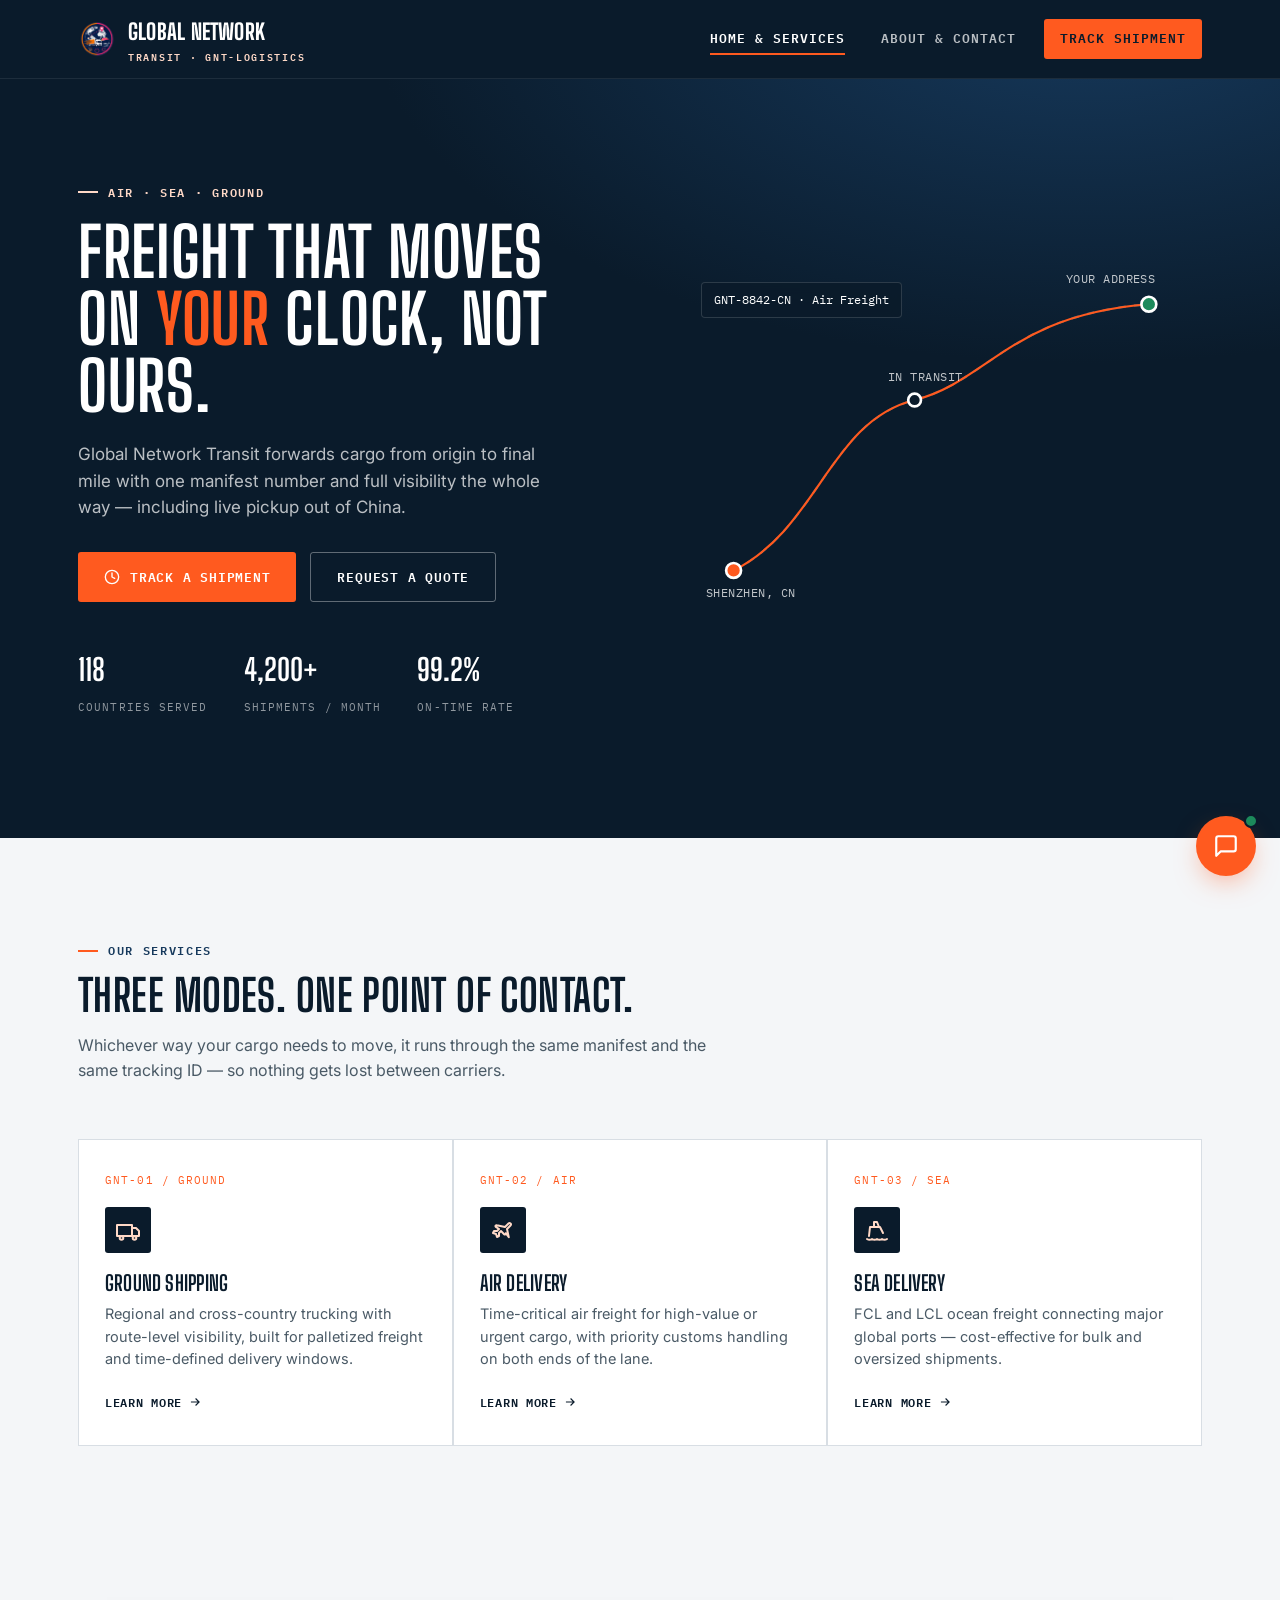
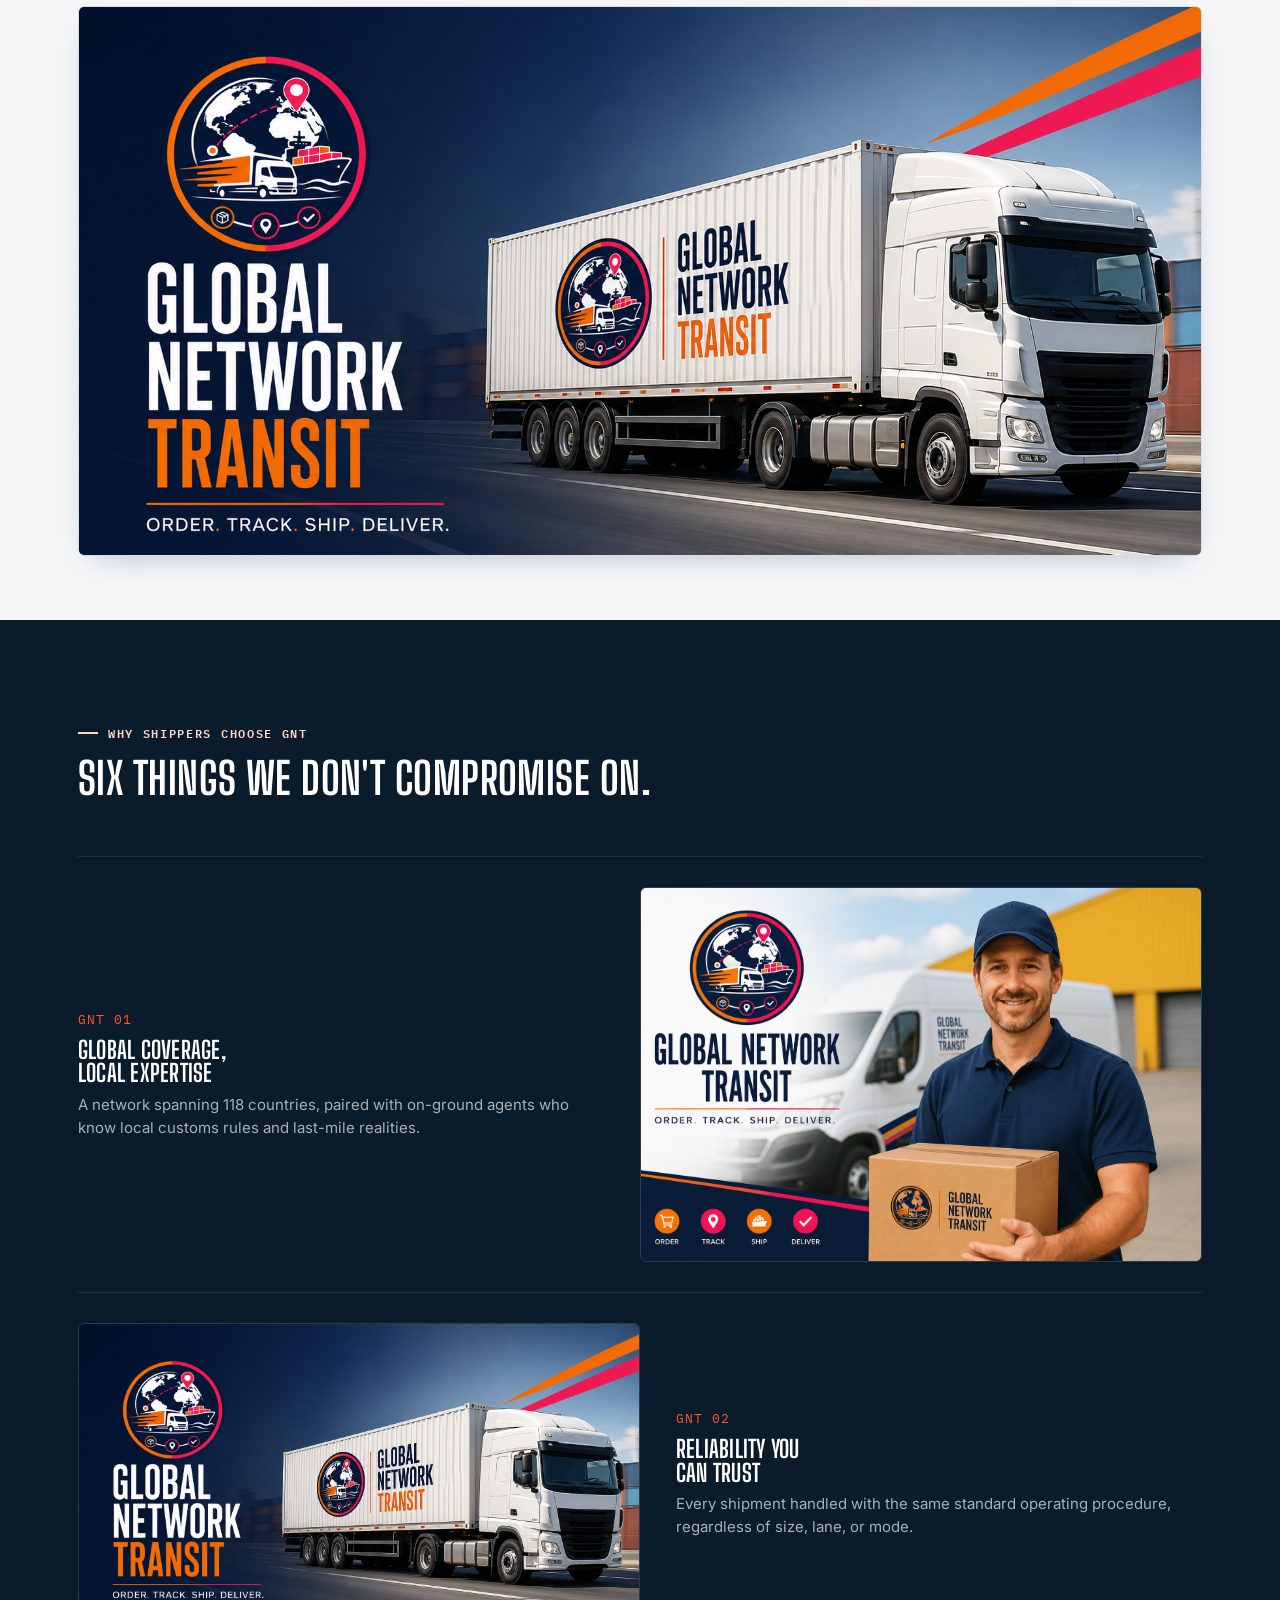
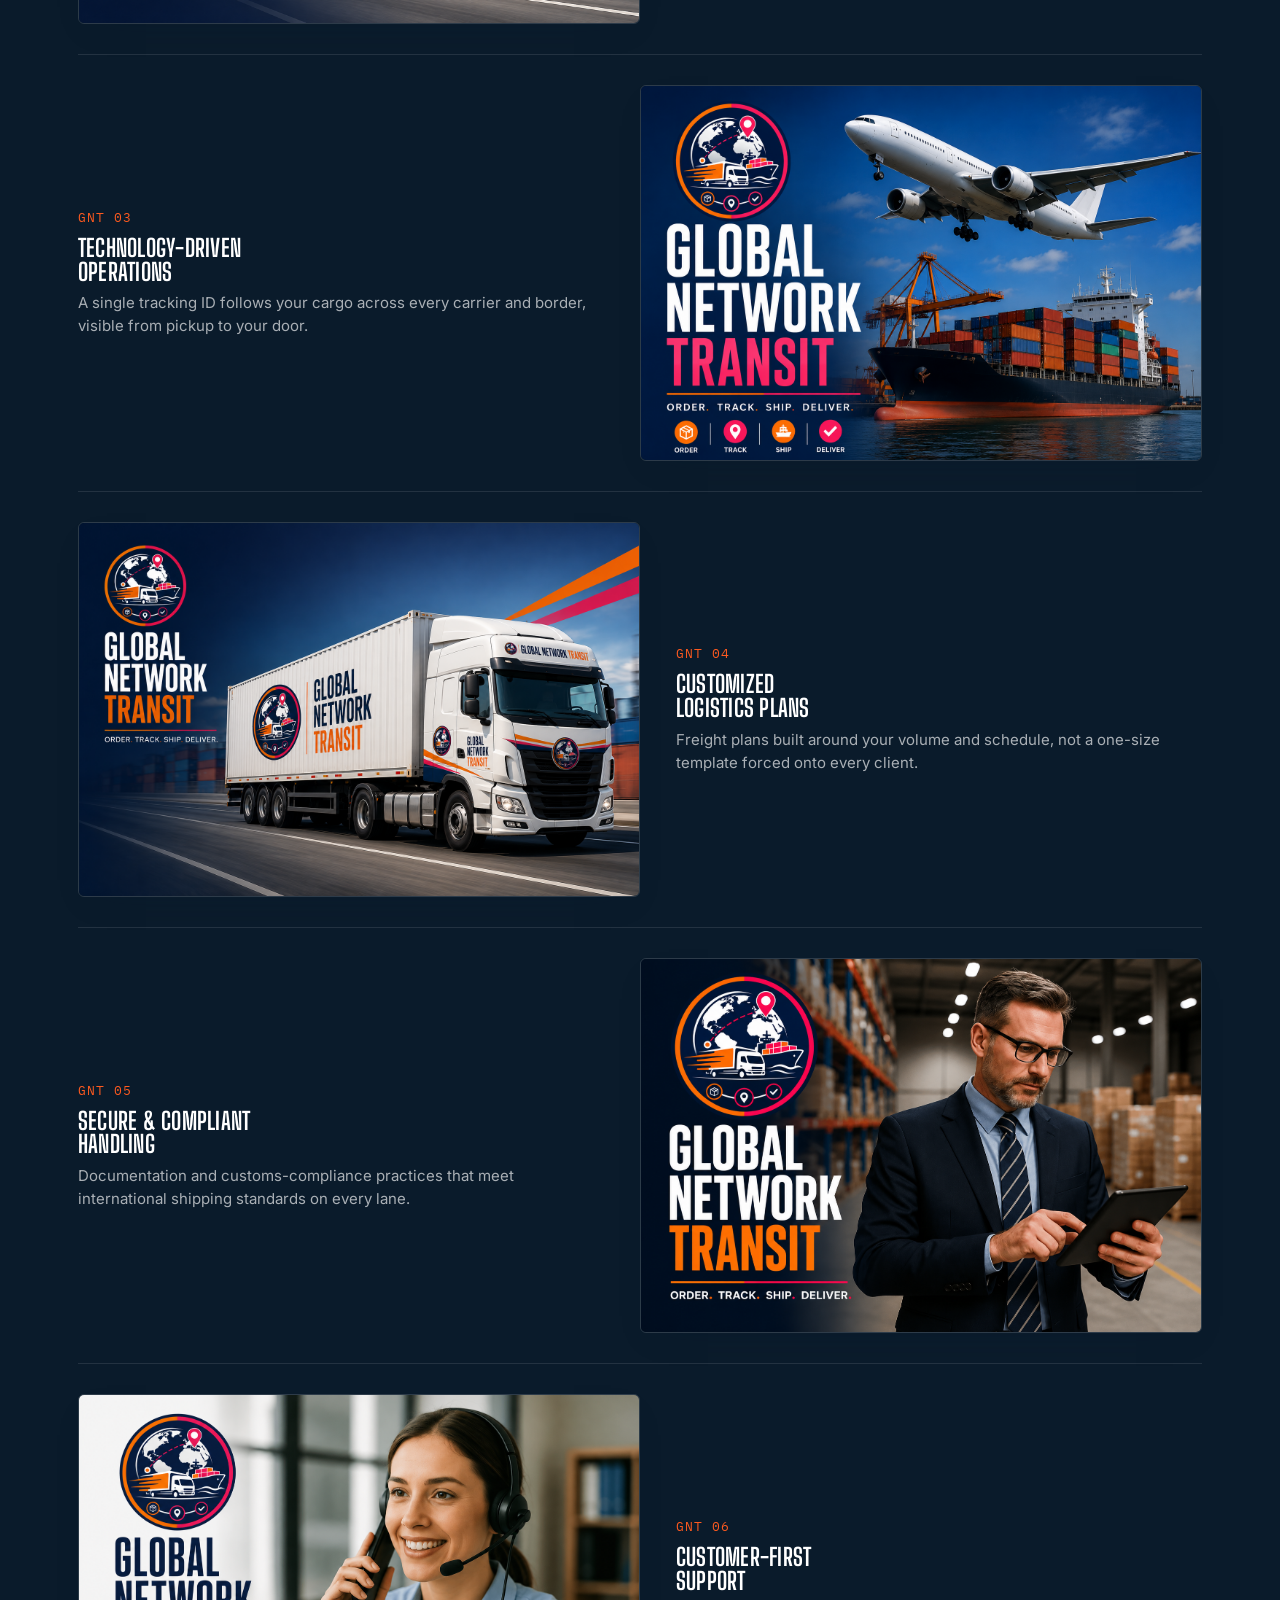
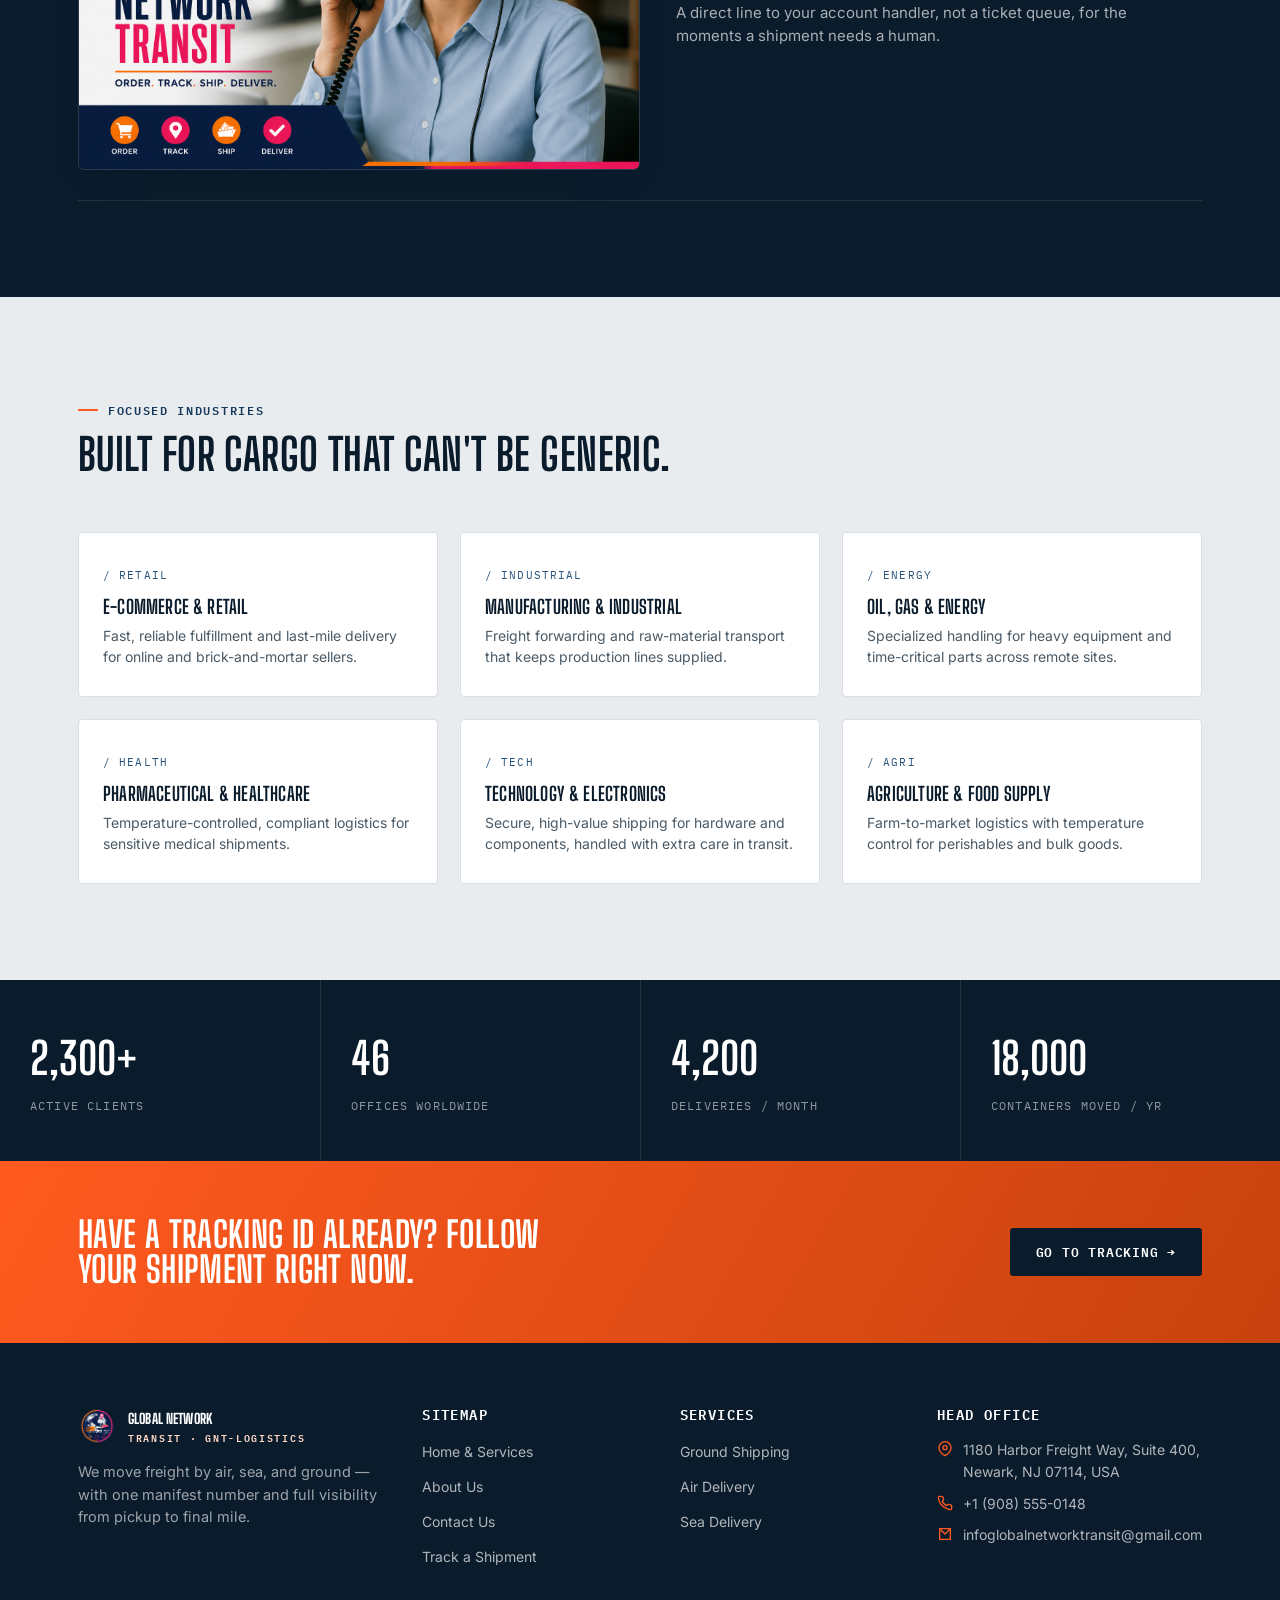
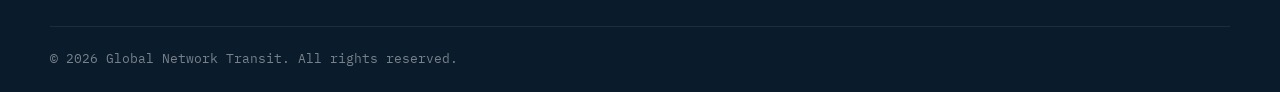
==== commit a75ff502: "added chatbot widget and updated images and content on the website." ====
--- a/index.html
+++ b/index.html
@@ -12,7 +12,7 @@
 <header class="site-header">
   <div class="wrap header-inner">
     <a href="index.html" class="brand">
-      <span class="brand-mark"><img src="assets/logo.svg" alt="Global Network Transit logo" class="brand-logo"></span>
+      <span class="brand-mark"><img src="image/logo.png" alt="Global Network Transit logo"></span>
       <span>Global Network<br><small>TRANSIT &middot; GNT-LOGISTICS</small></span>
     </a>
     <nav class="main-nav" aria-label="Primary">
@@ -105,6 +105,15 @@
   </div>
 </section>
 
+<!-- ============================================================ PHOTO BANNER (replace images/hero-placeholder.jpg with a real fleet/warehouse photo) -->
+<section class="section-tight">
+  <div class="wrap">
+    <div class="media-frame" style="height:550px;">
+      <img src="image/hero-placeholder.png" alt="Global Network Transit fleet and facilities — replace with a real photo">
+    </div>
+  </div>
+</section>
+
 <!-- ============================================================ WHY CHOOSE US -->
 <section class="section section-navy">
   <div class="wrap">
@@ -114,34 +123,52 @@
     </div>
     <div class="reason-list">
       <div class="reason-row">
-        <span class="reason-code">GNT&nbsp;01</span>
-        <h3>Global Coverage,<br>Local Expertise</h3>
-        <p>A network spanning 118 countries, paired with on-ground agents who know local customs rules and last-mile realities.</p>
-      </div>
-      <div class="reason-row">
-        <span class="reason-code">GNT&nbsp;02</span>
-        <h3>Reliability You<br>Can Trust</h3>
-        <p>Every shipment handled with the same standard operating procedure, regardless of size, lane, or mode.</p>
-      </div>
-      <div class="reason-row">
-        <span class="reason-code">GNT&nbsp;03</span>
-        <h3>Technology-Driven<br>Operations</h3>
-        <p>A single tracking ID follows your cargo across every carrier and border, visible from pickup to your door.</p>
-      </div>
-      <div class="reason-row">
-        <span class="reason-code">GNT&nbsp;04</span>
-        <h3>Customized<br>Logistics Plans</h3>
-        <p>Freight plans built around your volume and schedule — not a one-size template forced onto every client.</p>
-      </div>
-      <div class="reason-row">
-        <span class="reason-code">GNT&nbsp;05</span>
-        <h3>Secure &amp; Compliant<br>Handling</h3>
-        <p>Documentation and customs-compliance practices that meet international shipping standards on every lane.</p>
-      </div>
-      <div class="reason-row">
-        <span class="reason-code">GNT&nbsp;06</span>
-        <h3>Customer-First<br>Support</h3>
-        <p>A direct line to your account handler — not a ticket queue — for the moments a shipment needs a human.</p>
+        <div class="media-frame on-dark reason-img" style="width: 50%; height: 100%;"><img src="image/reason-01.png" alt="Global coverage — replace with a real photo"></div>
+        <div class="reason-content">
+          <span class="reason-code">GNT&nbsp;01</span>
+          <h3>Global Coverage,<br>Local Expertise</h3>
+          <p>A network spanning 118 countries, paired with on-ground agents who know local customs rules and last-mile realities.</p>
+        </div>
+      </div>
+      <div class="reason-row">
+        <div class="media-frame on-dark reason-img" style="width: 50%; height: 100%;"><img src="image/reason-02.png" alt="Reliability — replace with a real photo"></div>
+        <div class="reason-content">
+          <span class="reason-code">GNT&nbsp;02</span>
+          <h3>Reliability You<br>Can Trust</h3>
+          <p>Every shipment handled with the same standard operating procedure, regardless of size, lane, or mode.</p>
+        </div>
+      </div>
+      <div class="reason-row">
+        <div class="media-frame on-dark reason-img" style="width: 50%; height: 100%;"><img src="image/reason-03.png" alt="Technology-driven operations — replace with a real photo"></div>
+        <div class="reason-content">
+          <span class="reason-code">GNT&nbsp;03</span>
+          <h3>Technology-Driven<br>Operations</h3>
+          <p>A single tracking ID follows your cargo across every carrier and border, visible from pickup to your door.</p>
+        </div>
+      </div>
+      <div class="reason-row">
+        <div class="media-frame on-dark reason-img" style="width: 50%; height: 100%;"><img src="image/reason-04.png" alt="Customized logistics plans — replace with a real photo"></div>
+        <div class="reason-content">
+          <span class="reason-code">GNT&nbsp;04</span>
+          <h3>Customized<br>Logistics Plans</h3>
+          <p>Freight plans built around your volume and schedule, not a one-size template forced onto every client.</p>
+        </div>
+      </div>
+      <div class="reason-row">
+        <div class="media-frame on-dark reason-img" style="width: 50%; height: 100%;"><img src="image/reason-05.png" alt="Secure and compliant handling — replace with a real photo"></div>
+        <div class="reason-content">
+          <span class="reason-code">GNT&nbsp;05</span>
+          <h3>Secure &amp; Compliant<br>Handling</h3>
+          <p>Documentation and customs-compliance practices that meet international shipping standards on every lane.</p>
+        </div>
+      </div>
+      <div class="reason-row">
+        <div class="media-frame on-dark reason-img" style="width: 50%; height: 100%;"><img src="image/reason-06.png" alt="Customer-first support — replace with a real photo"></div>
+        <div class="reason-content">
+          <span class="reason-code">GNT&nbsp;06</span>
+          <h3>Customer-First<br>Support</h3>
+          <p>A direct line to your account handler, not a ticket queue, for the moments a shipment needs a human.</p>
+        </div>
       </div>
     </div>
   </div>
@@ -159,7 +186,7 @@
       <div class="industry-card"><span class="code">/ INDUSTRIAL</span><h3>Manufacturing &amp; Industrial</h3><p>Freight forwarding and raw-material transport that keeps production lines supplied.</p></div>
       <div class="industry-card"><span class="code">/ ENERGY</span><h3>Oil, Gas &amp; Energy</h3><p>Specialized handling for heavy equipment and time-critical parts across remote sites.</p></div>
       <div class="industry-card"><span class="code">/ HEALTH</span><h3>Pharmaceutical &amp; Healthcare</h3><p>Temperature-controlled, compliant logistics for sensitive medical shipments.</p></div>
-      <div class="industry-card"><span class="code">/ TECH</span><h3>Technology &amp; Electronics</h3><p>Secure, high-value shipping and warehousing for hardware and components.</p></div>
+      <div class="industry-card"><span class="code">/ TECH</span><h3>Technology &amp; Electronics</h3><p>Secure, high-value shipping for hardware and components, handled with extra care in transit.</p></div>
       <div class="industry-card"><span class="code">/ AGRI</span><h3>Agriculture &amp; Food Supply</h3><p>Farm-to-market logistics with temperature control for perishables and bulk goods.</p></div>
     </div>
   </div>
@@ -186,10 +213,10 @@
   <div class="wrap footer-grid">
     <div class="footer-brand">
       <a href="index.html" class="brand" style="color:white;">
-        <span class="brand-mark"><img src="assets/logo.svg" alt="Global Network Transit logo" class="brand-logo"></span>
+        <span class="brand-mark"><img src="image/logo.png" alt="Global Network Transit logo"></span>
         <span>Global Network<br><small>TRANSIT &middot; GNT-LOGISTICS</small></span>
       </a>
-      <p>We move freight by air, sea, and ground, with one manifest number and full visibility from pickup to final mile.</p>
+      <p>We move freight by air, sea, and ground — with one manifest number and full visibility from pickup to final mile.</p>
     </div>
     <div>
       <h4>Sitemap</h4>
@@ -206,7 +233,6 @@
         <li><a href="index.html#services">Ground Shipping</a></li>
         <li><a href="index.html#services">Air Delivery</a></li>
         <li><a href="index.html#services">Sea Delivery</a></li>
-        <li><a href="index.html#services">Warehousing</a></li>
       </ul>
     </div>
     <div>
@@ -230,5 +256,6 @@
   </div>
 </footer>
 
+<script src="js/chat-widget.js"></script>
 </body>
 </html>
--- a/css/style.css
+++ b/css/style.css
@@ -145,13 +145,16 @@
   padding:22px 0; font-size:13px; color:rgba(255,255,255,0.45);
   font-family:var(--font-mono);
 }
-.footer-social{ display:flex; gap:14px; }
-.footer-social a{
-  width:34px; height:34px; border:1px solid rgba(255,255,255,0.15);
-  border-radius:50%; display:flex; align-items:center; justify-content:center;
-}
-.footer-social svg{ width:15px; height:15px; }
-.footer-social a:hover{ border-color:var(--signal); color:var(--signal); }
+/* ---------------------------------------------------------------- logo image */
+.brand-mark img{ width:100%; height:100%; object-fit:cover; border-radius:3px; display:block; }
+
+/* ---------------------------------------------------------------- content images */
+.media-frame{
+  border-radius:6px; overflow:hidden; border:1px solid var(--line);
+  box-shadow:var(--shadow-soft);
+}
+.media-frame img{ width:100%; height:100%; object-fit:cover; display:block; }
+.media-frame.on-dark{ border-color:rgba(255,255,255,0.14); }
 
 /* ---------------------------------------------------------------- buttons */
 .btn{
@@ -278,16 +281,19 @@
 /* ---------------------------------------------------------------- reasons (why choose) */
 .reason-list{ display:flex; flex-direction:column; }
 .reason-row{
-  display:grid; grid-template-columns:96px 1fr 1fr; gap:32px;
-  align-items:start; padding:34px 0; border-top:1px solid rgba(255,255,255,0.1);
+  display:flex; align-items:center; gap:36px;
+  padding:30px 0; border-top:1px solid rgba(255,255,255,0.1);
 }
 .reason-row:last-child{ border-bottom:1px solid rgba(255,255,255,0.1); }
+.reason-row:nth-child(odd){ flex-direction:row-reverse; }
+.reason-img{ width:240px; height:170px; flex-shrink:0; }
+.reason-content{ flex:1; min-width:0; }
 .reason-code{
   font-family:var(--font-mono); font-size:13px; color:var(--signal);
-  letter-spacing:0.08em; padding-top:6px;
-}
-.reason-row h3{ font-size:24px; color:var(--white); }
-.reason-row p{ font-size:15px; color:rgba(255,255,255,0.65); padding-top:4px; }
+  letter-spacing:0.08em; display:block; margin-bottom:8px;
+}
+.reason-row h3{ font-size:24px; color:var(--white); margin-bottom:8px; }
+.reason-row p{ font-size:15px; color:rgba(255,255,255,0.65); max-width:520px; }
 
 /* ---------------------------------------------------------------- industries */
 .industry-grid{
@@ -553,8 +559,7 @@
   .stats-strip{ grid-template-columns:repeat(2,1fr); }
   .stat-block:nth-child(3){ border-left:none; }
   .hero-grid, .split, .contact-grid, .track-columns{ grid-template-columns:1fr; }
-  .reason-row{ grid-template-columns:60px 1fr; }
-  .reason-row p{ grid-column:2; }
+  .reason-img{ width:180px; height:130px; }
 }
 @media (max-width:720px){
   .main-nav{ display:none; }
@@ -563,4 +568,84 @@
   .footer-grid{ grid-template-columns:1fr; gap:32px; }
   .track-summary{ grid-template-columns:1fr 1fr; }
   .cta-inner{ flex-direction:column; align-items:flex-start; }
+  .reason-row, .reason-row:nth-child(odd){ flex-direction:column; align-items:stretch; gap:18px; padding:26px 0; }
+  .reason-img{ width:100%; height:180px; }
+}
+
+/* ============================================================ live chat widget */
+.chat-launcher{
+  position:fixed; right:24px; bottom:24px; z-index:900;
+  width:60px; height:60px; border-radius:50%; border:none;
+  background:var(--signal); color:var(--white);
+  display:flex; align-items:center; justify-content:center;
+  box-shadow:0 10px 28px -8px rgba(255,90,31,0.55);
+  transition:transform .15s ease, background .15s ease;
+}
+.chat-launcher:hover{ background:var(--signal-deep); transform:translateY(-2px); }
+.chat-launcher svg{ width:26px; height:26px; }
+.chat-launcher .chat-dot{
+  position:absolute; top:-2px; right:-2px; width:14px; height:14px; border-radius:50%;
+  background:var(--ok); border:2px solid var(--navy-900);
+}
+
+.chat-panel{
+  position:fixed; right:24px; bottom:96px; z-index:900;
+  width:340px; max-width:calc(100vw - 32px); max-height:min(520px, calc(100vh - 140px));
+  background:var(--white); border-radius:10px; box-shadow:0 24px 60px -16px rgba(10,27,43,0.45);
+  display:none; flex-direction:column; overflow:hidden; border:1px solid var(--line);
+}
+.chat-panel.open{ display:flex; }
+
+.chat-head{
+  background:var(--navy-900); color:var(--white); padding:16px 18px;
+  display:flex; align-items:center; gap:12px;
+}
+.chat-head .chat-avatar{
+  width:36px; height:36px; border-radius:50%; background:var(--signal);
+  display:flex; align-items:center; justify-content:center; flex-shrink:0;
+}
+.chat-head .chat-avatar svg{ width:19px; height:19px; }
+.chat-head-text{ flex:1; min-width:0; }
+.chat-head-text b{ font-family:var(--font-display); font-size:15px; letter-spacing:0.01em; text-transform:uppercase; display:block; }
+.chat-head-text span{ font-family:var(--font-mono); font-size:11px; color:rgba(255,255,255,0.6); display:flex; align-items:center; gap:6px; }
+.chat-head-text .status-dot{ width:7px; height:7px; border-radius:50%; background:var(--ok); display:inline-block; }
+.chat-close{ background:none; border:none; color:rgba(255,255,255,0.7); flex-shrink:0; }
+.chat-close:hover{ color:var(--white); }
+.chat-close svg{ width:18px; height:18px; }
+
+.chat-body{ flex:1; overflow-y:auto; padding:16px; background:var(--paper); display:flex; flex-direction:column; gap:10px; }
+.chat-msg{ max-width:85%; padding:10px 13px; border-radius:12px; font-size:13.5px; line-height:1.45; }
+.chat-msg.from-agent{ background:var(--white); border:1px solid var(--line); align-self:flex-start; border-bottom-left-radius:3px; }
+.chat-msg.from-user{ background:var(--navy-900); color:var(--white); align-self:flex-end; border-bottom-right-radius:3px; }
+.chat-msg.system{
+  align-self:center; background:transparent; color:#7A8792; font-family:var(--font-mono);
+  font-size:11px; text-align:center; max-width:100%;
+}
+
+.chat-quick{ display:flex; flex-wrap:wrap; gap:8px; padding:0 16px 12px; }
+.chat-quick button{
+  background:var(--white); border:1px solid var(--line); border-radius:20px;
+  padding:7px 13px; font-size:12px; color:var(--navy-800); font-family:var(--font-body);
+}
+.chat-quick button:hover{ border-color:var(--navy-700); }
+
+.chat-input-row{ border-top:1px solid var(--line); padding:12px 14px; display:flex; gap:8px; background:var(--white); }
+.chat-input-row input{
+  flex:1; border:1.5px solid var(--line); border-radius:20px; padding:10px 16px;
+  font-size:13.5px; color:var(--ink);
+}
+.chat-input-row input:focus{ outline:none; border-color:var(--navy-700); }
+.chat-send{
+  width:38px; height:38px; border-radius:50%; background:var(--signal); color:var(--white);
+  border:none; flex-shrink:0; display:flex; align-items:center; justify-content:center;
+}
+.chat-send:hover{ background:var(--signal-deep); }
+.chat-send svg{ width:16px; height:16px; }
+
+.chat-footnote{ font-family:var(--font-mono); font-size:10.5px; color:#9AA6B0; text-align:center; padding:8px 14px 12px; }
+.chat-footnote a{ color:var(--navy-700); text-decoration:underline; }
+
+@media (max-width:480px){
+  .chat-panel{ right:16px; bottom:88px; }
+  .chat-launcher{ right:16px; bottom:16px; }
 }
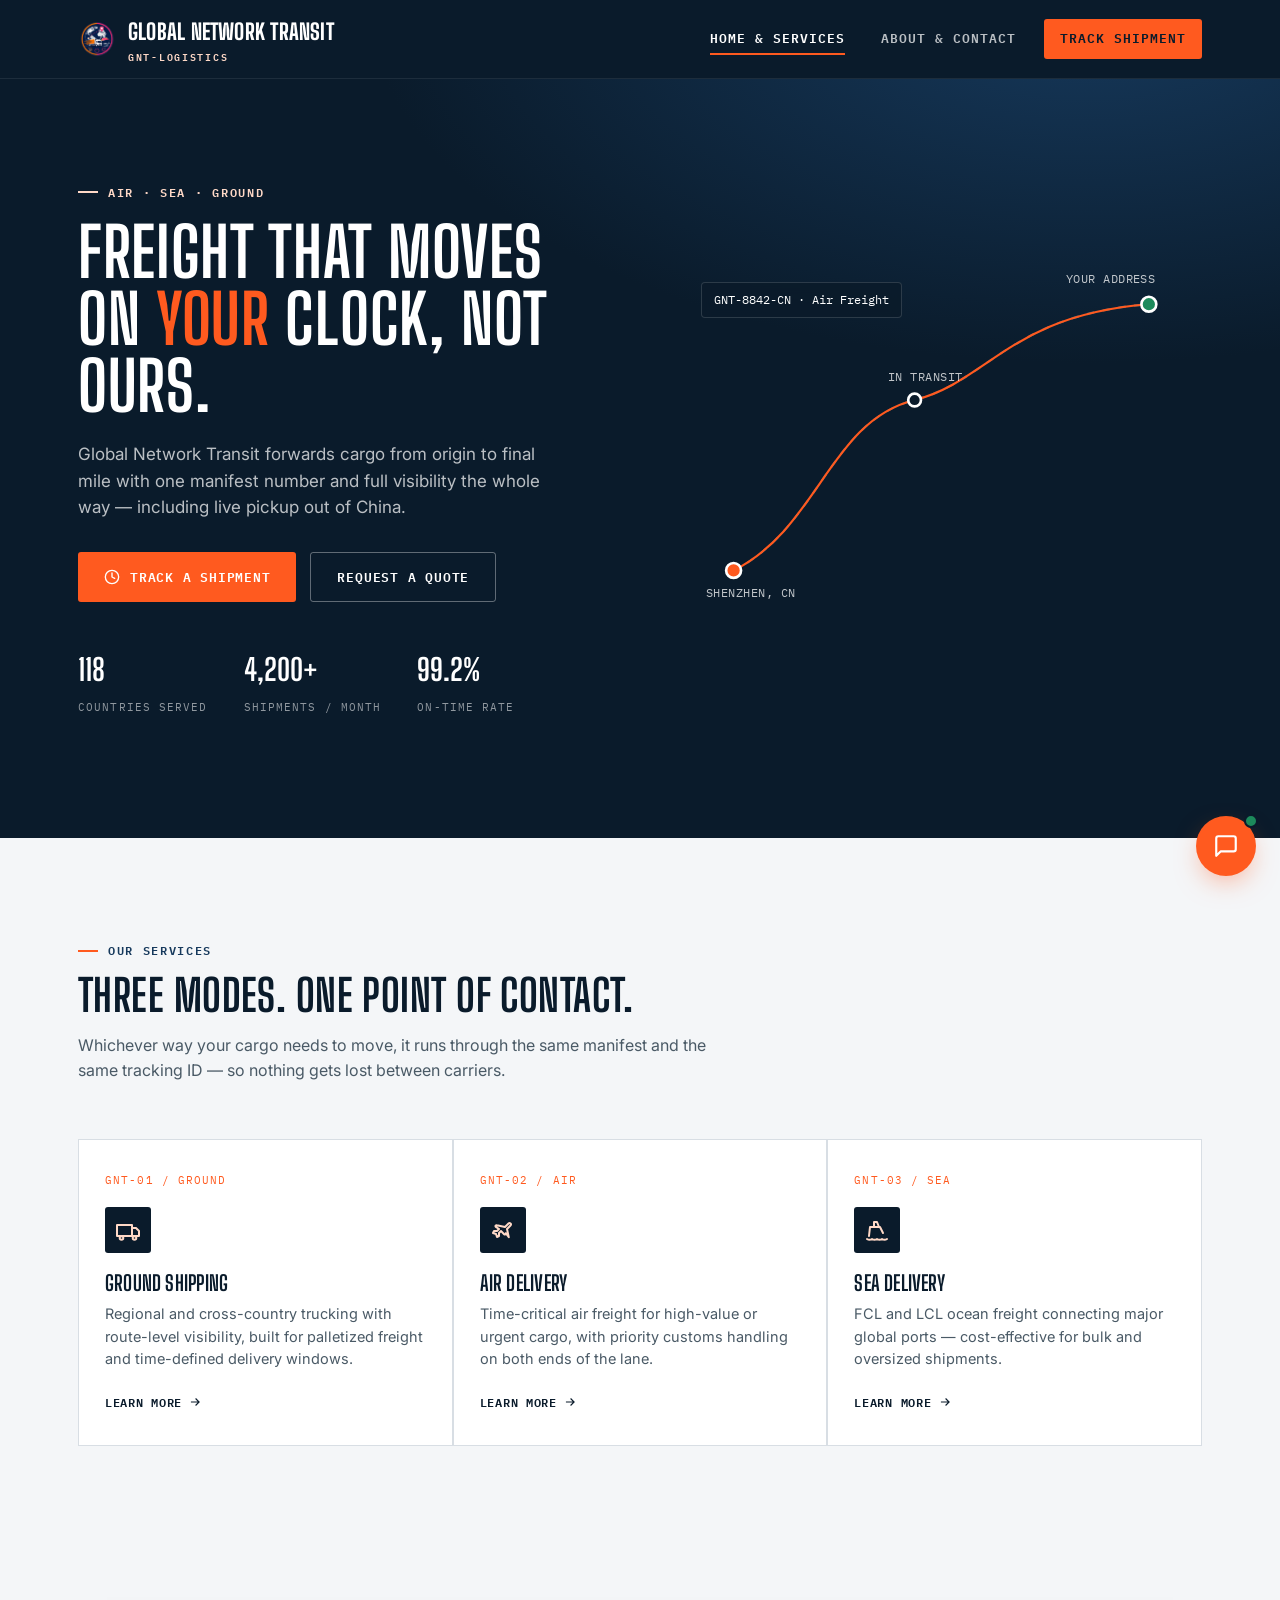
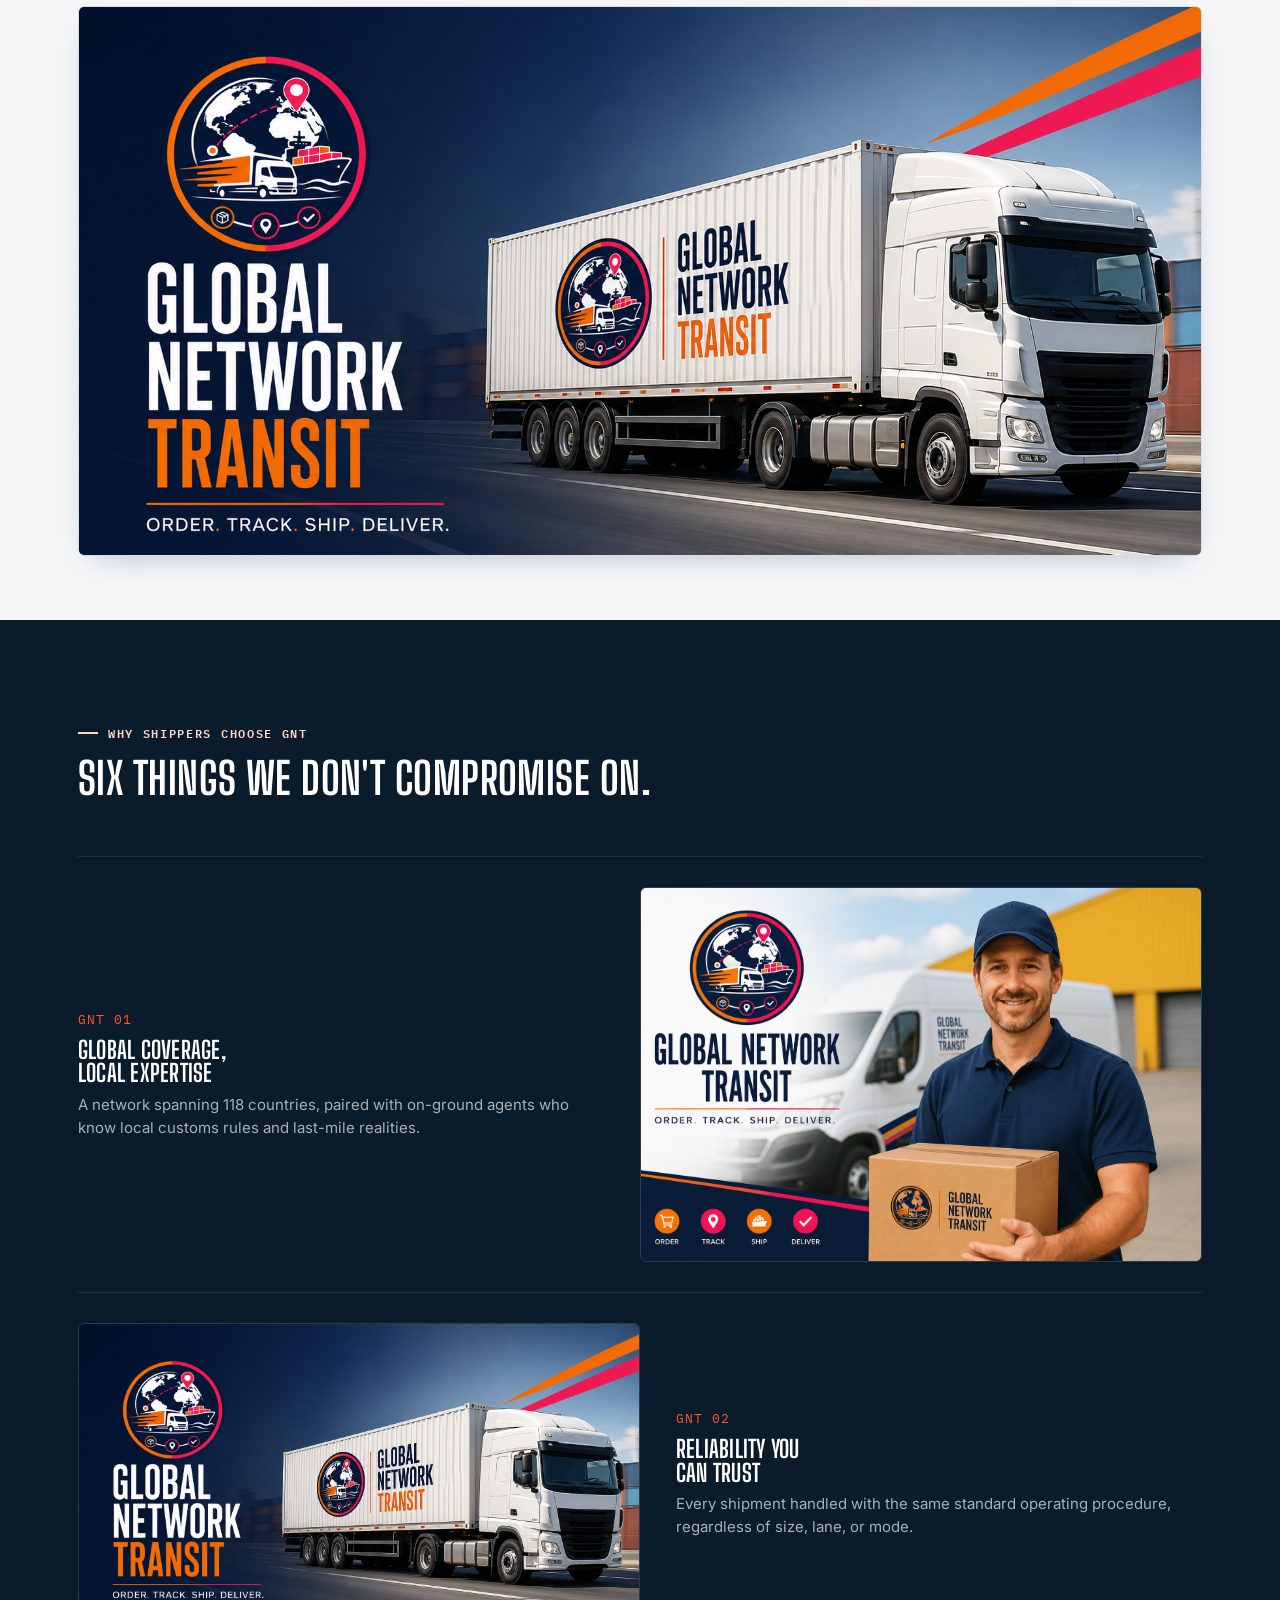
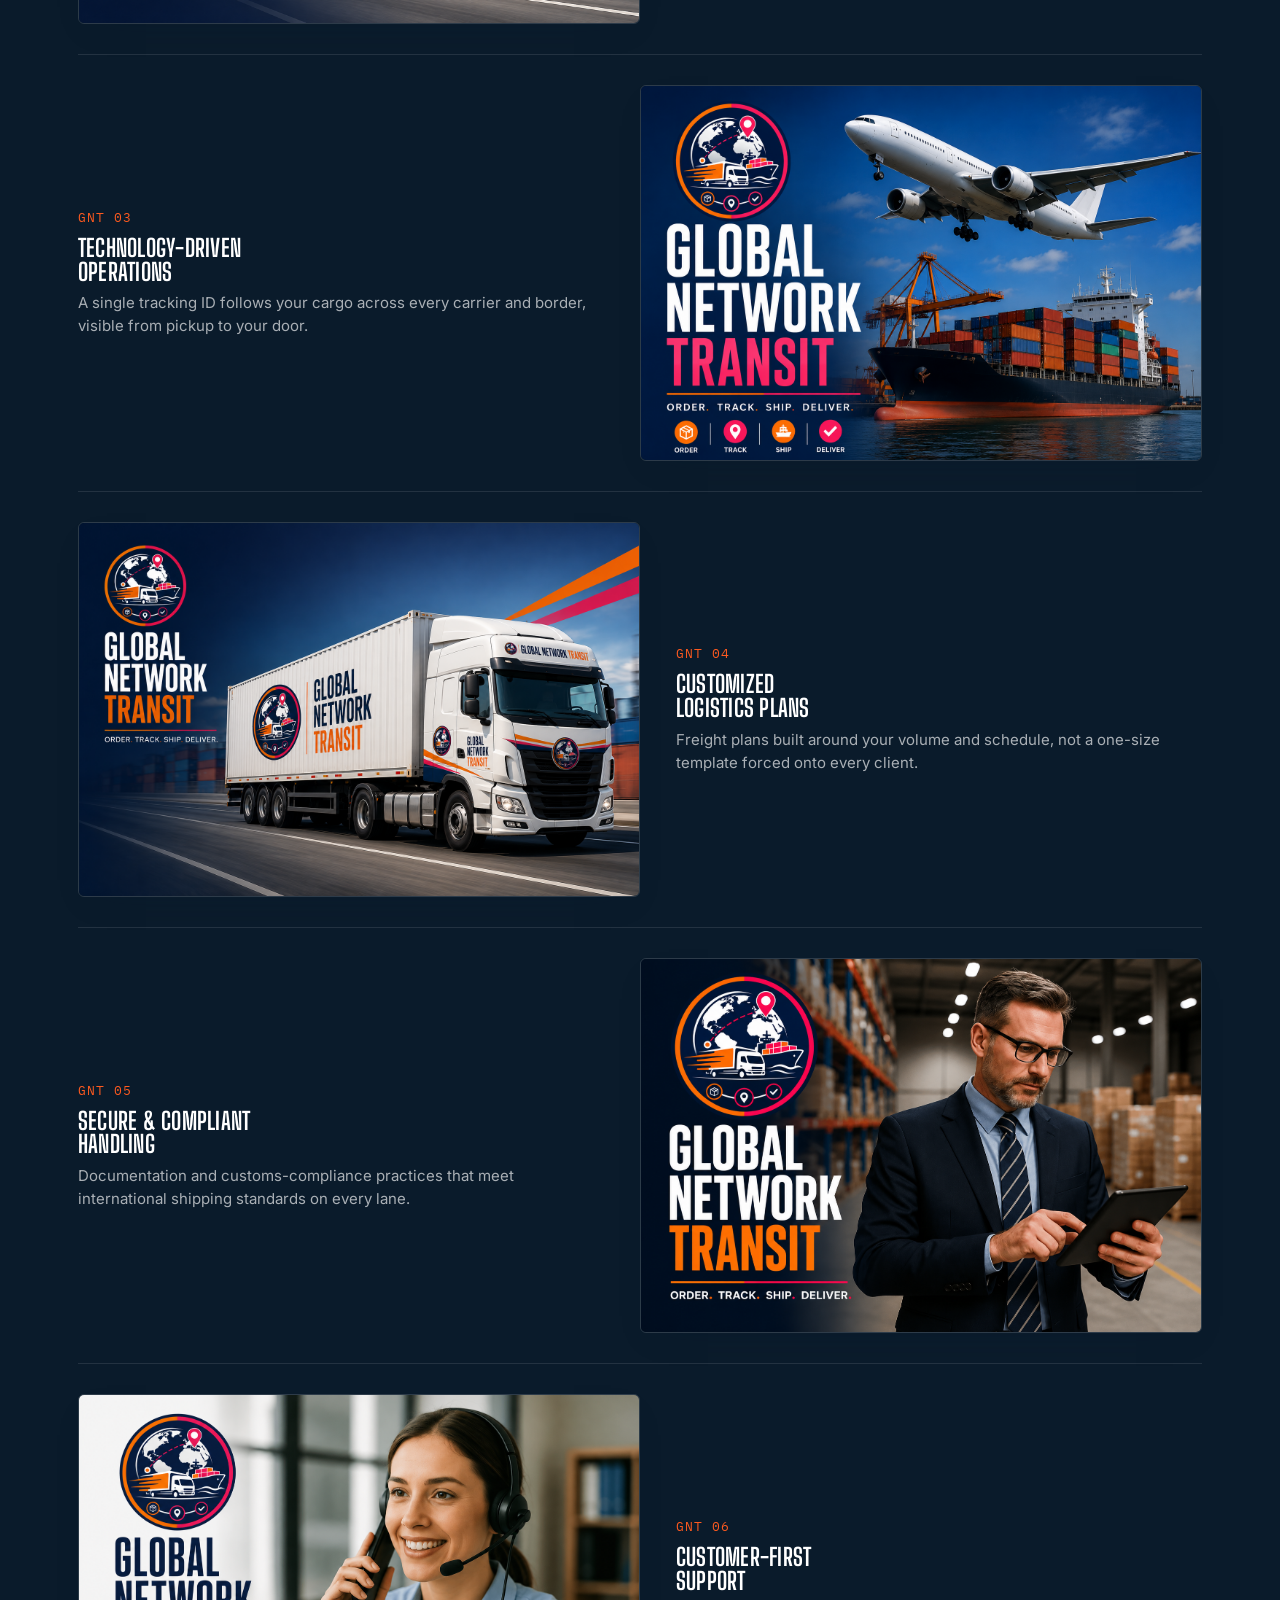
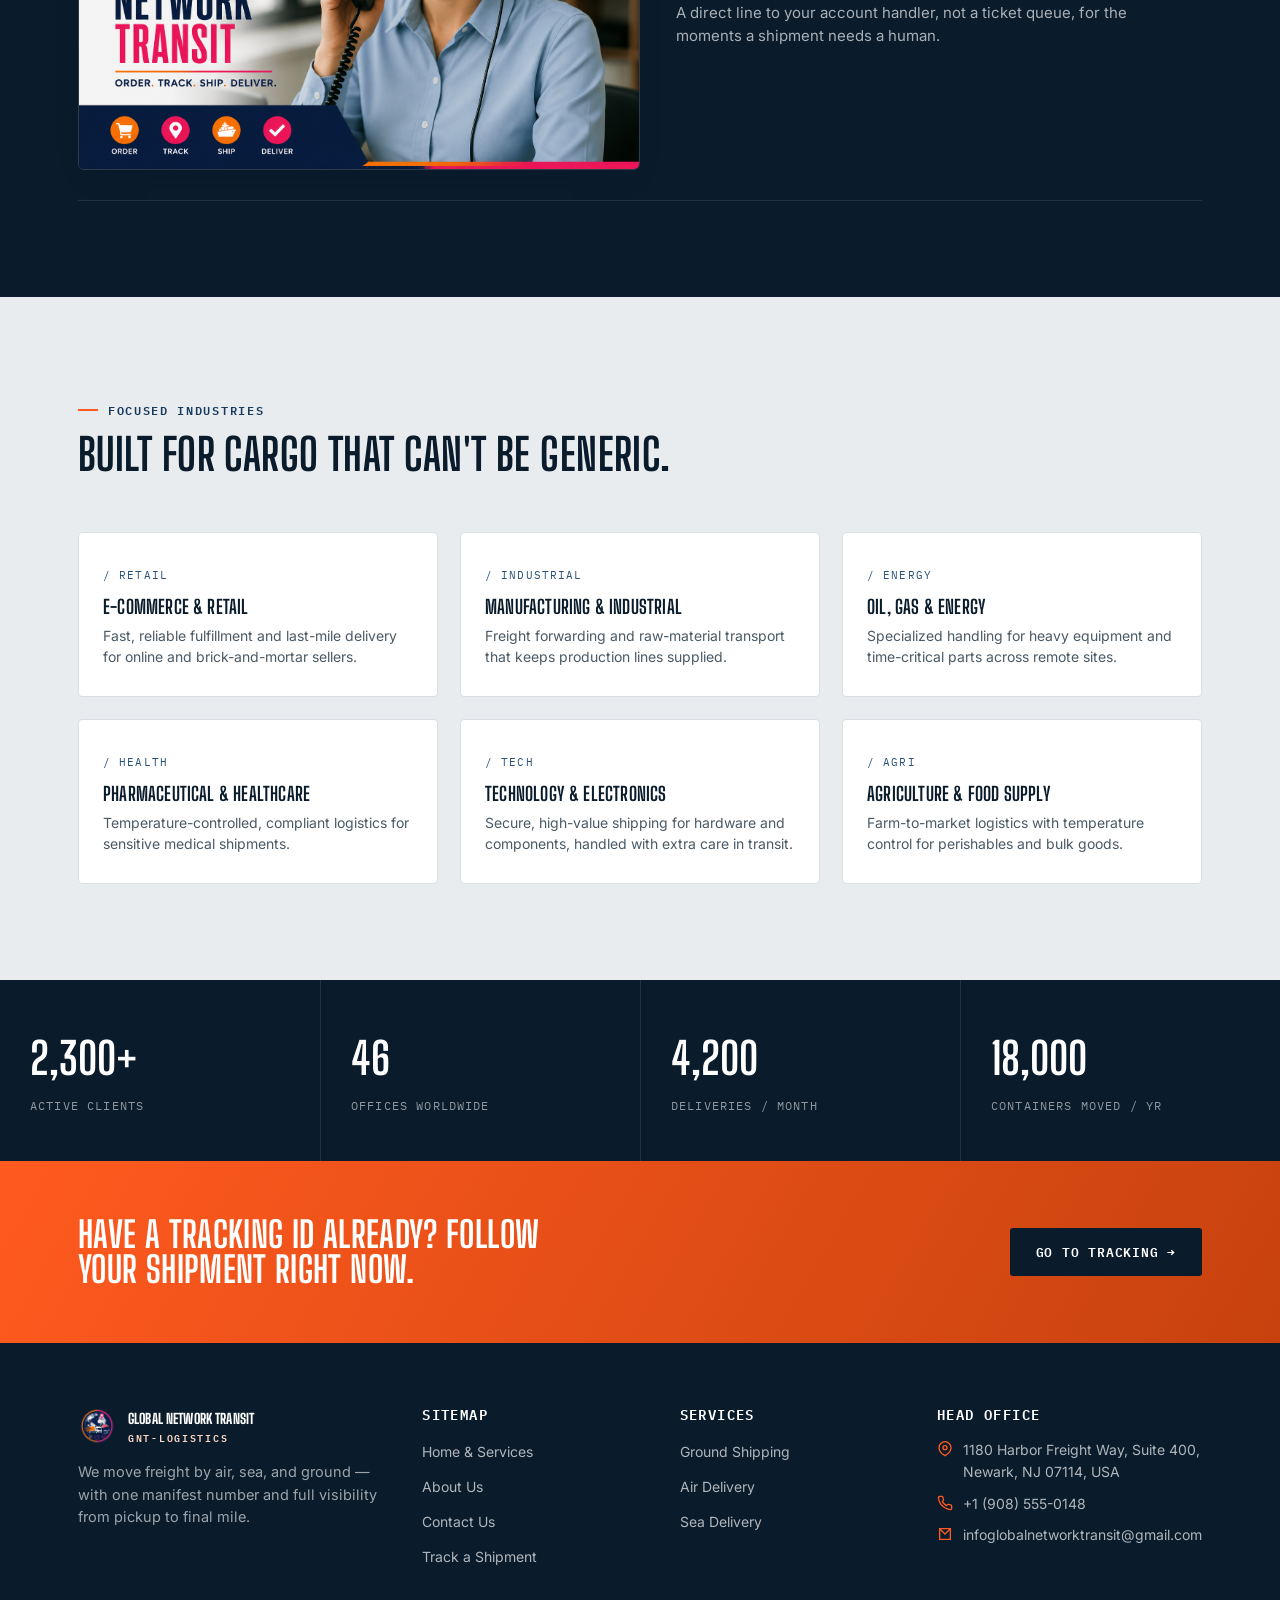
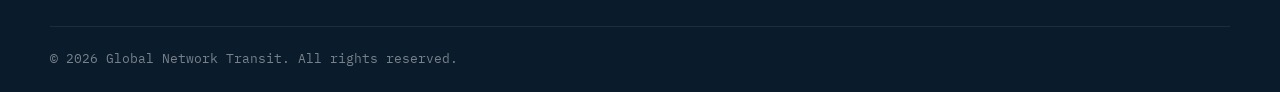
==== commit bfbe3bfc: "work on the logo and branding for the website. Updated the logo text to "Global Network TRANSIT" wit" ====
--- a/index.html
+++ b/index.html
@@ -13,7 +13,7 @@
   <div class="wrap header-inner">
     <a href="index.html" class="brand">
       <span class="brand-mark"><img src="image/logo.png" alt="Global Network Transit logo"></span>
-      <span>Global Network<br><small>TRANSIT &middot; GNT-LOGISTICS</small></span>
+      <span>Global Network TRANSIT<br><small>GNT-LOGISTICS</small></span>
     </a>
     <nav class="main-nav" aria-label="Primary">
       <a href="index.html" class="is-active">Home &amp; Services</a>
@@ -214,7 +214,7 @@
     <div class="footer-brand">
       <a href="index.html" class="brand" style="color:white;">
         <span class="brand-mark"><img src="image/logo.png" alt="Global Network Transit logo"></span>
-        <span>Global Network<br><small>TRANSIT &middot; GNT-LOGISTICS</small></span>
+        <span>Global Network TRANSIT<br><small>GNT-LOGISTICS</small></span>
       </a>
       <p>We move freight by air, sea, and ground — with one manifest number and full visibility from pickup to final mile.</p>
     </div>
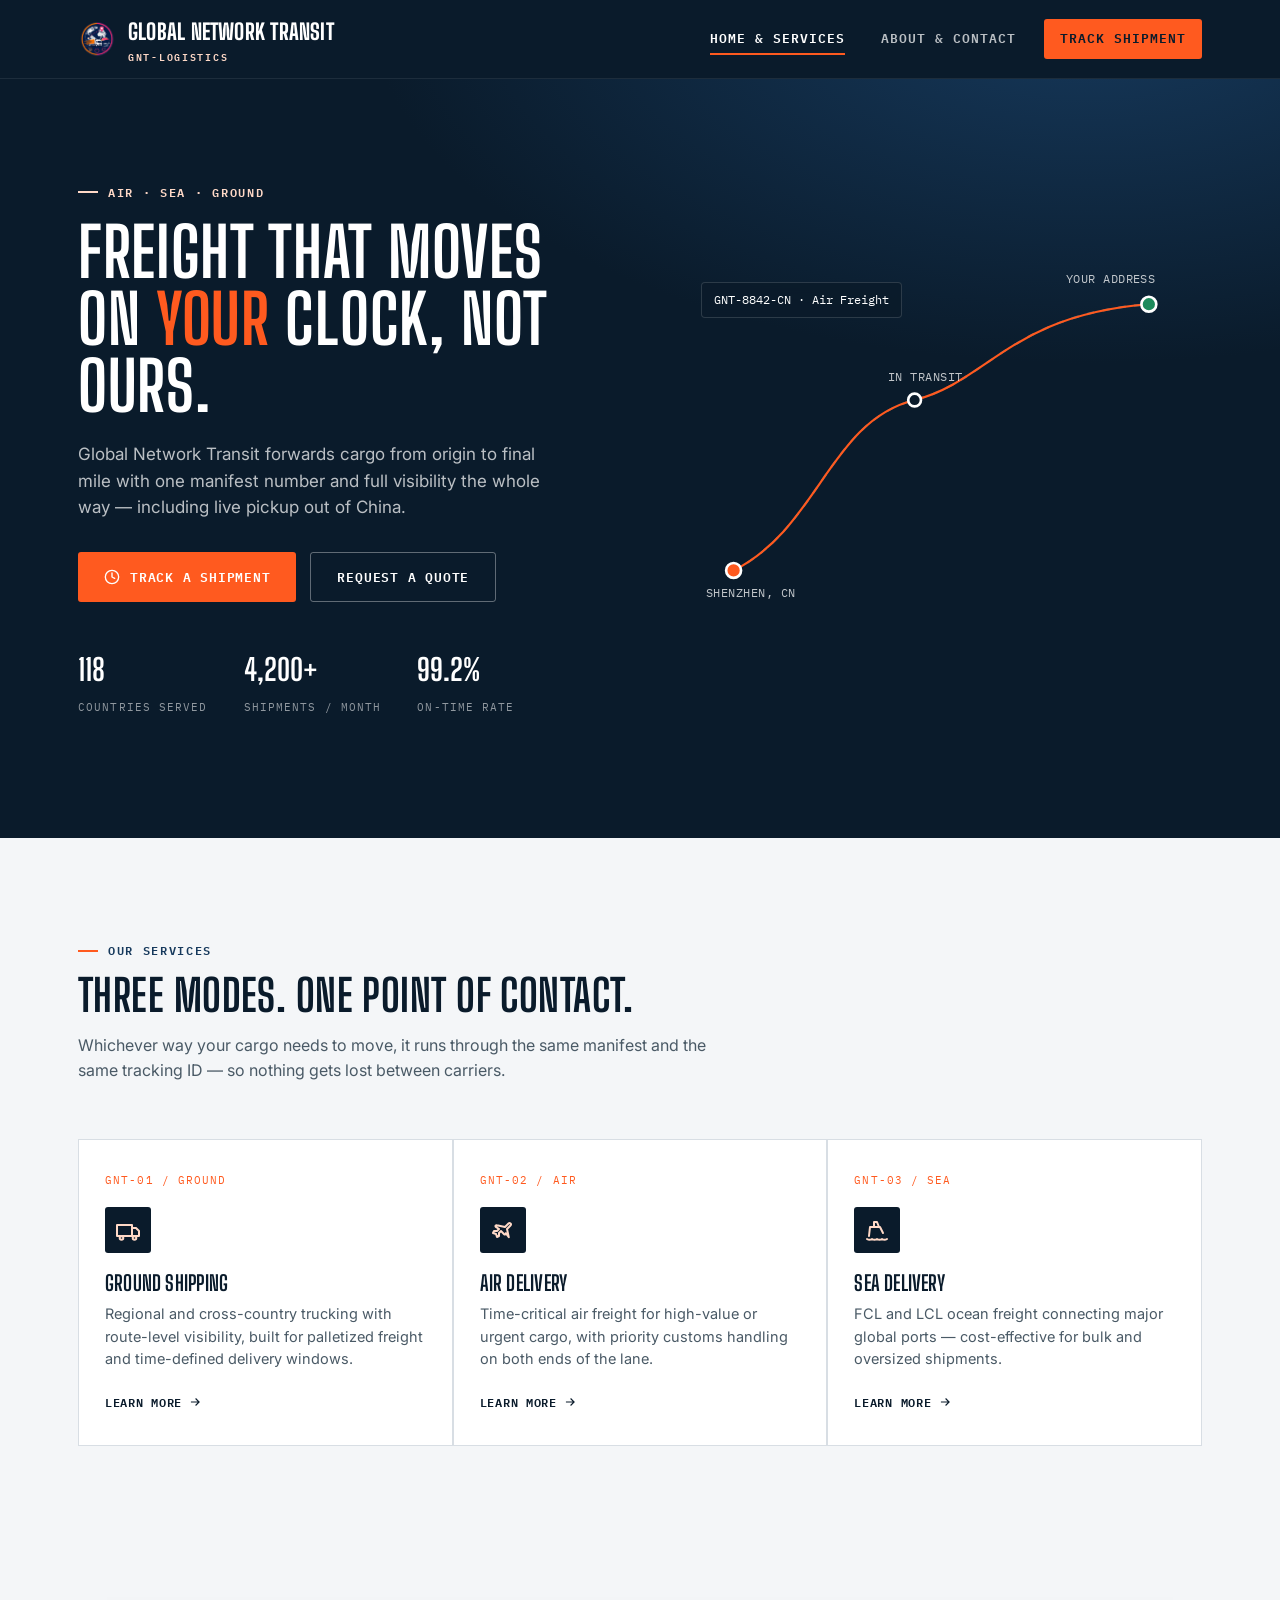
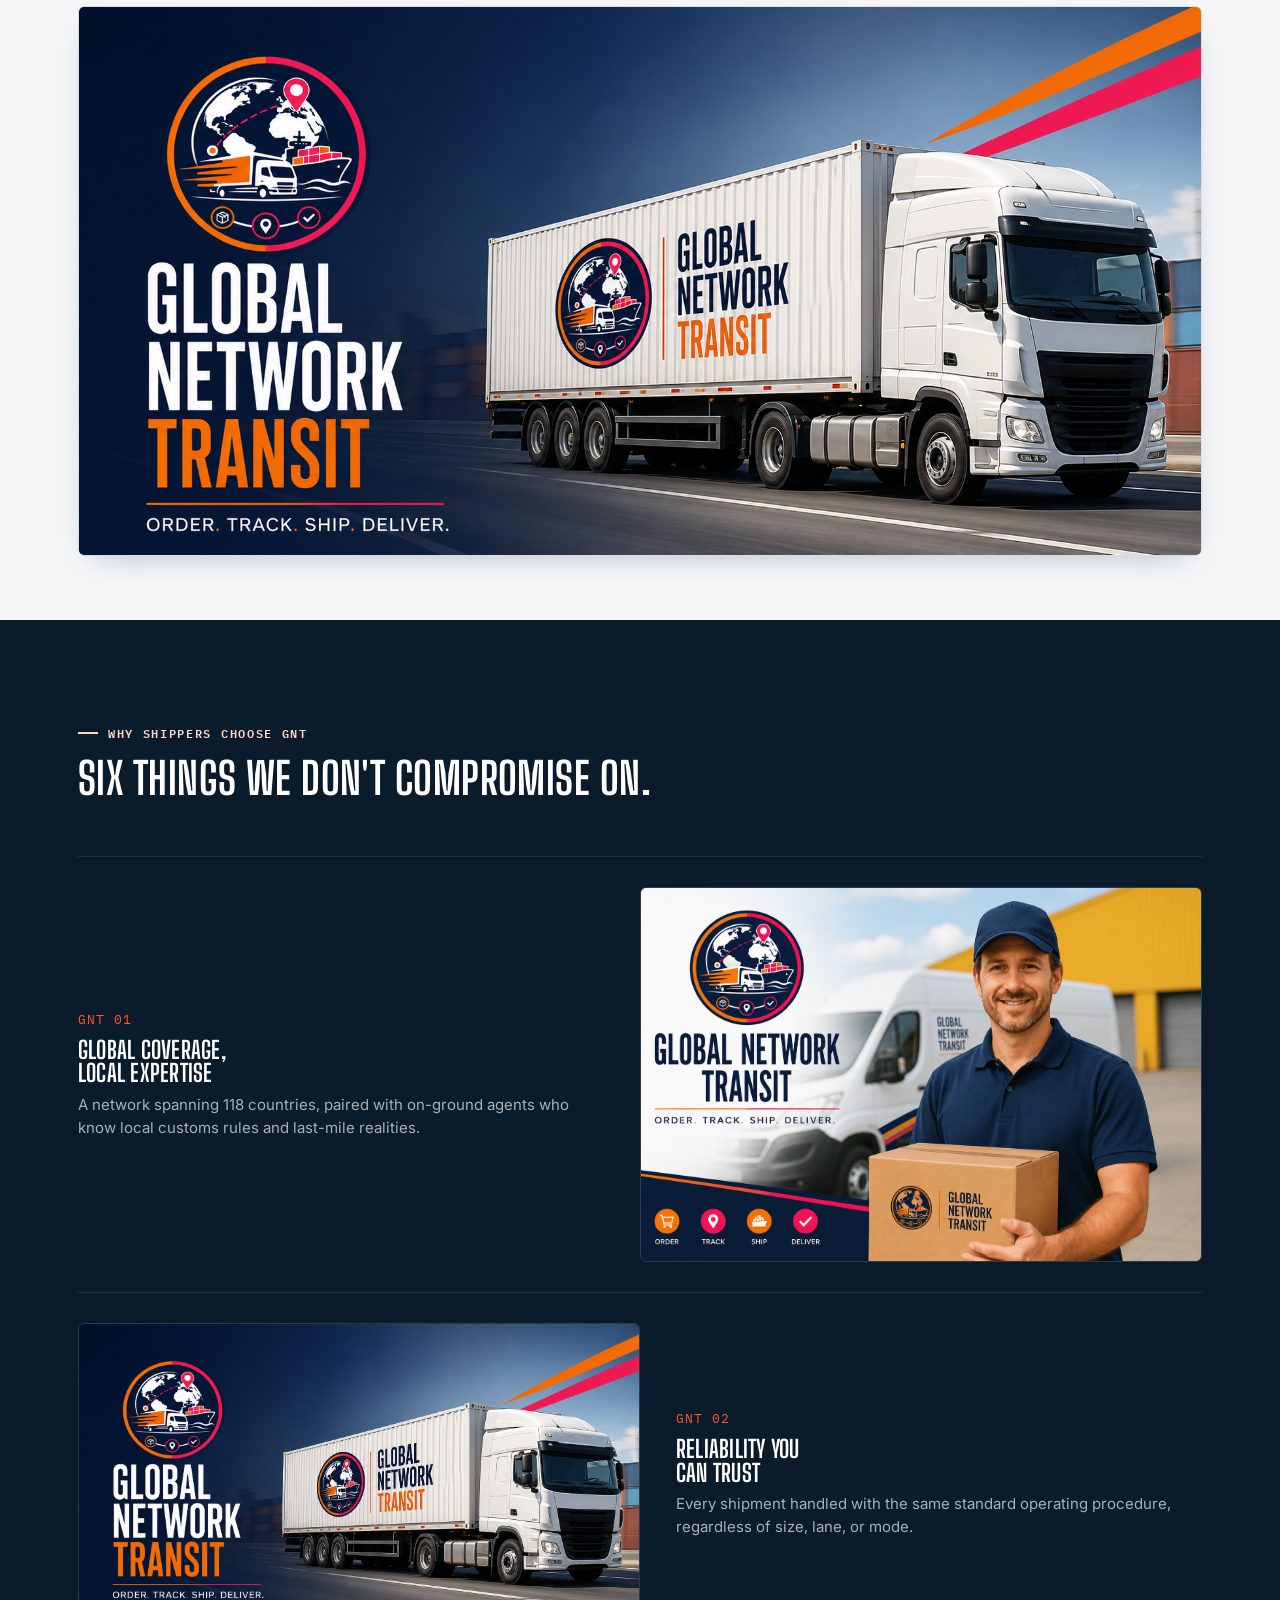
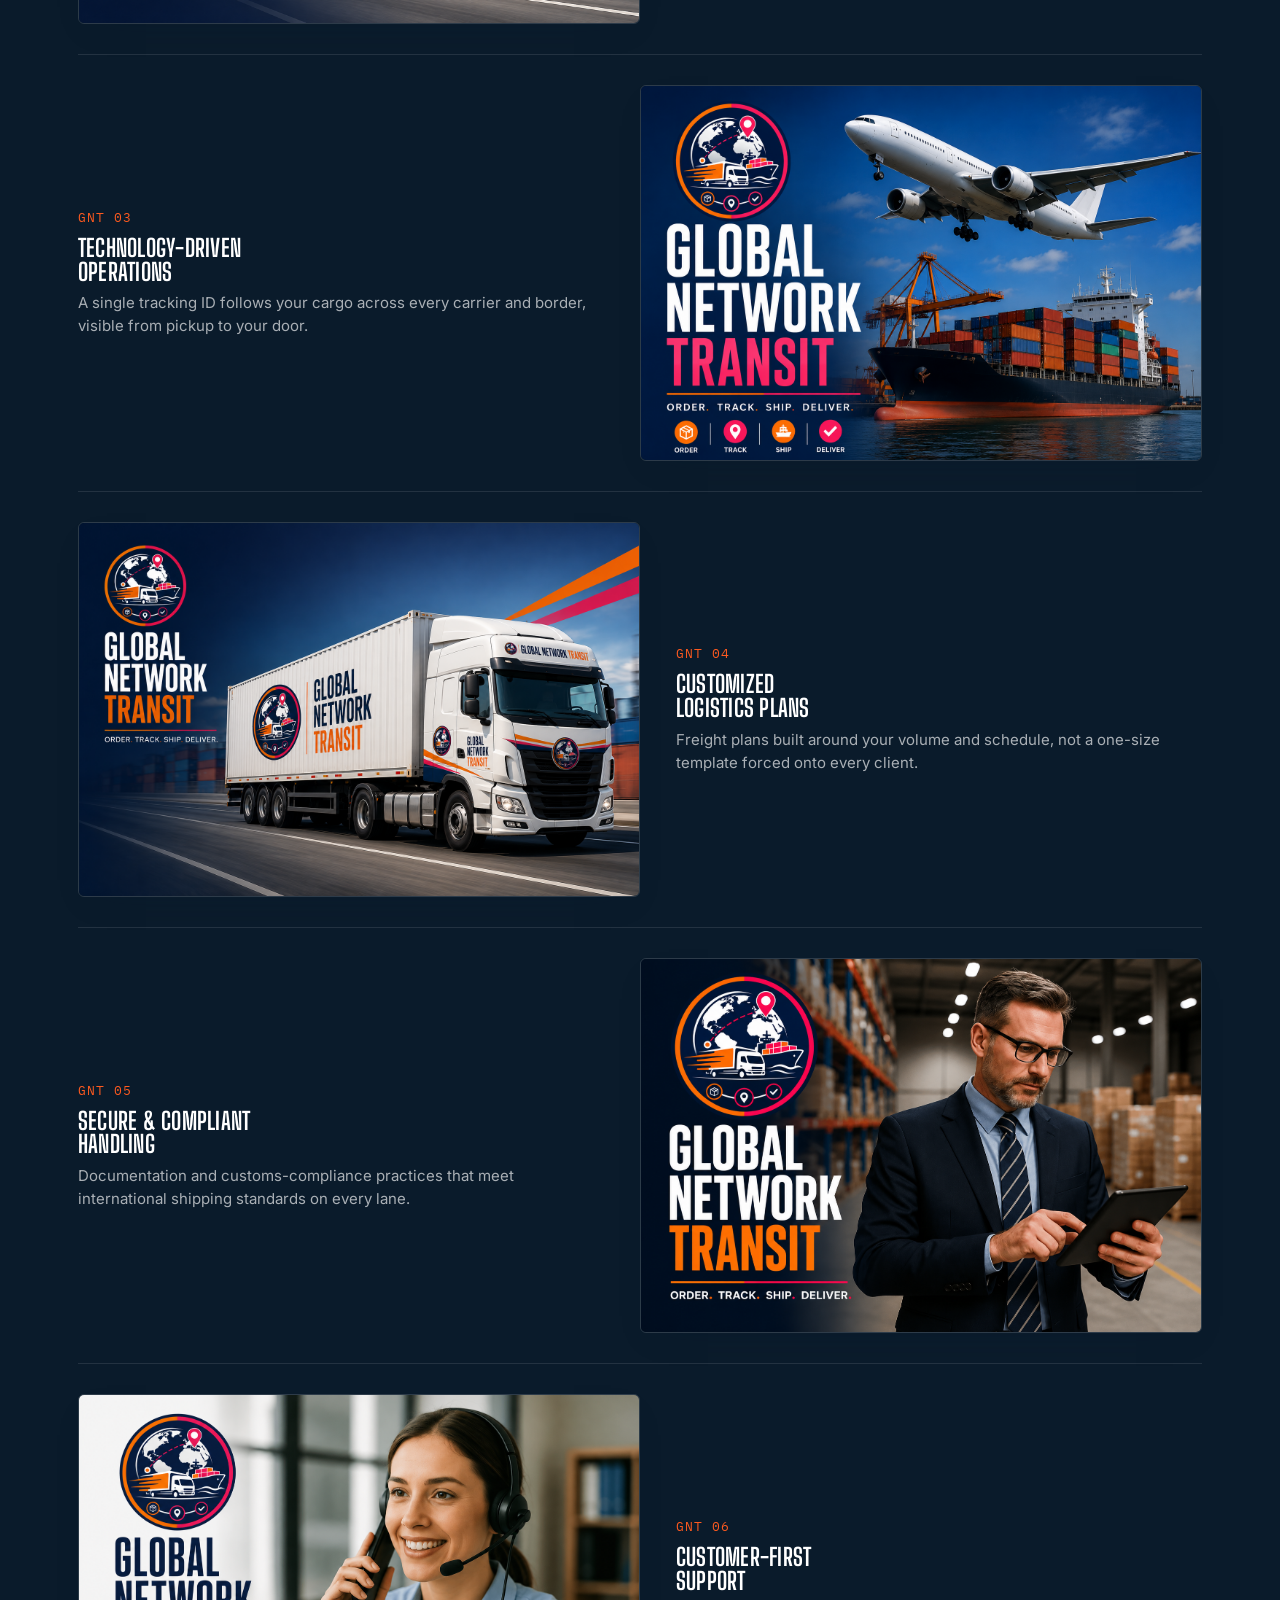
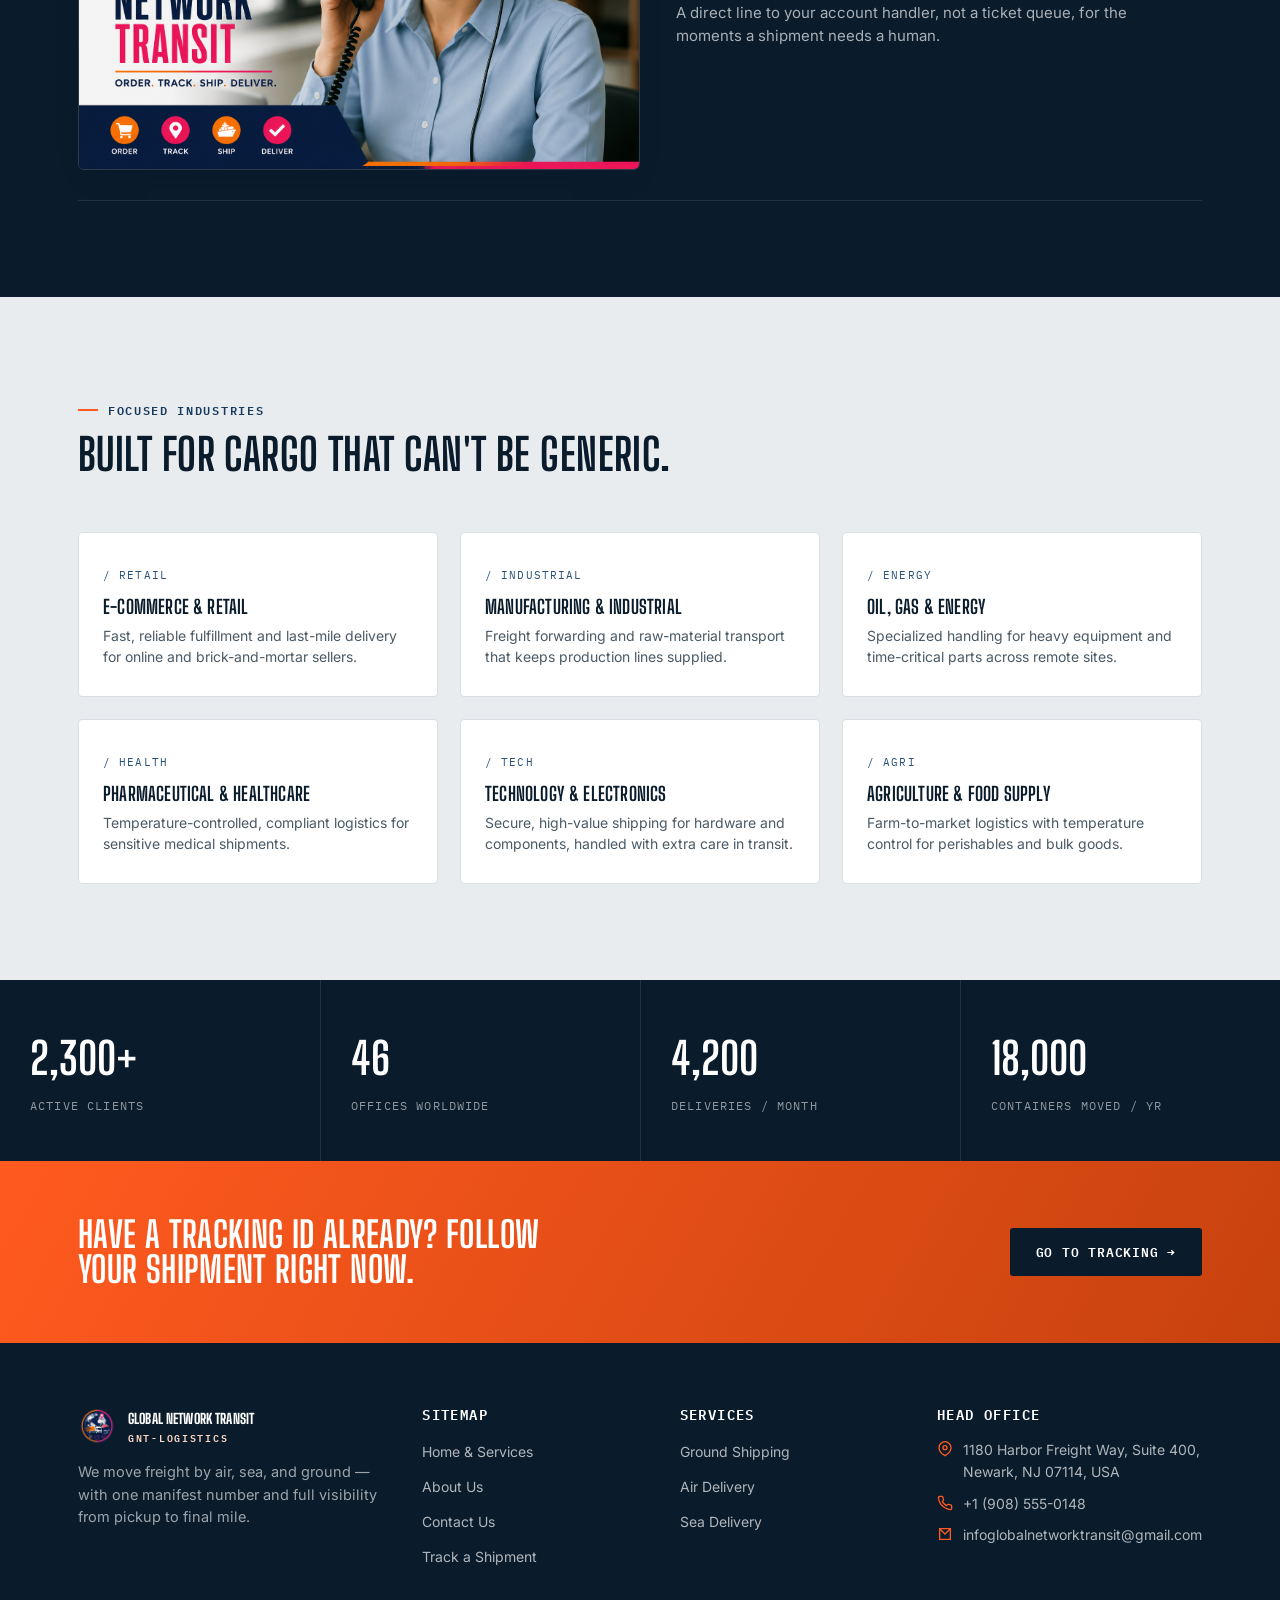
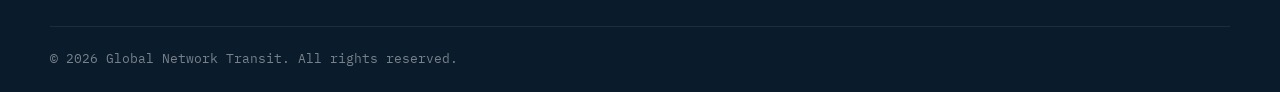
==== commit 3843306d: "change chatlive to gnt-logistics in the footer and header of all pages" ====
--- a/index.html
+++ b/index.html
@@ -256,6 +256,17 @@
   </div>
 </footer>
 
-<script src="js/chat-widget.js"></script>
+<!-- ===== Tawk.to live chat — replace YOUR_PROPERTY_ID/YOUR_WIDGET_ID after signup, see instructions ===== -->
+<script type="text/javascript">
+var Tawk_API=Tawk_API||{}, Tawk_LoadStart=new Date();
+(function(){
+var s1=document.createElement("script"),s0=document.getElementsByTagName("script")[0];
+s1.async=true;
+s1.src='https://embed.tawk.to/6a6064bfaa83a11d48ca6443/1ju48j3qc';
+s1.charset='UTF-8';
+s1.setAttribute('crossorigin','*');
+s0.parentNode.insertBefore(s1,s0);
+})();
+</script>
 </body>
 </html>
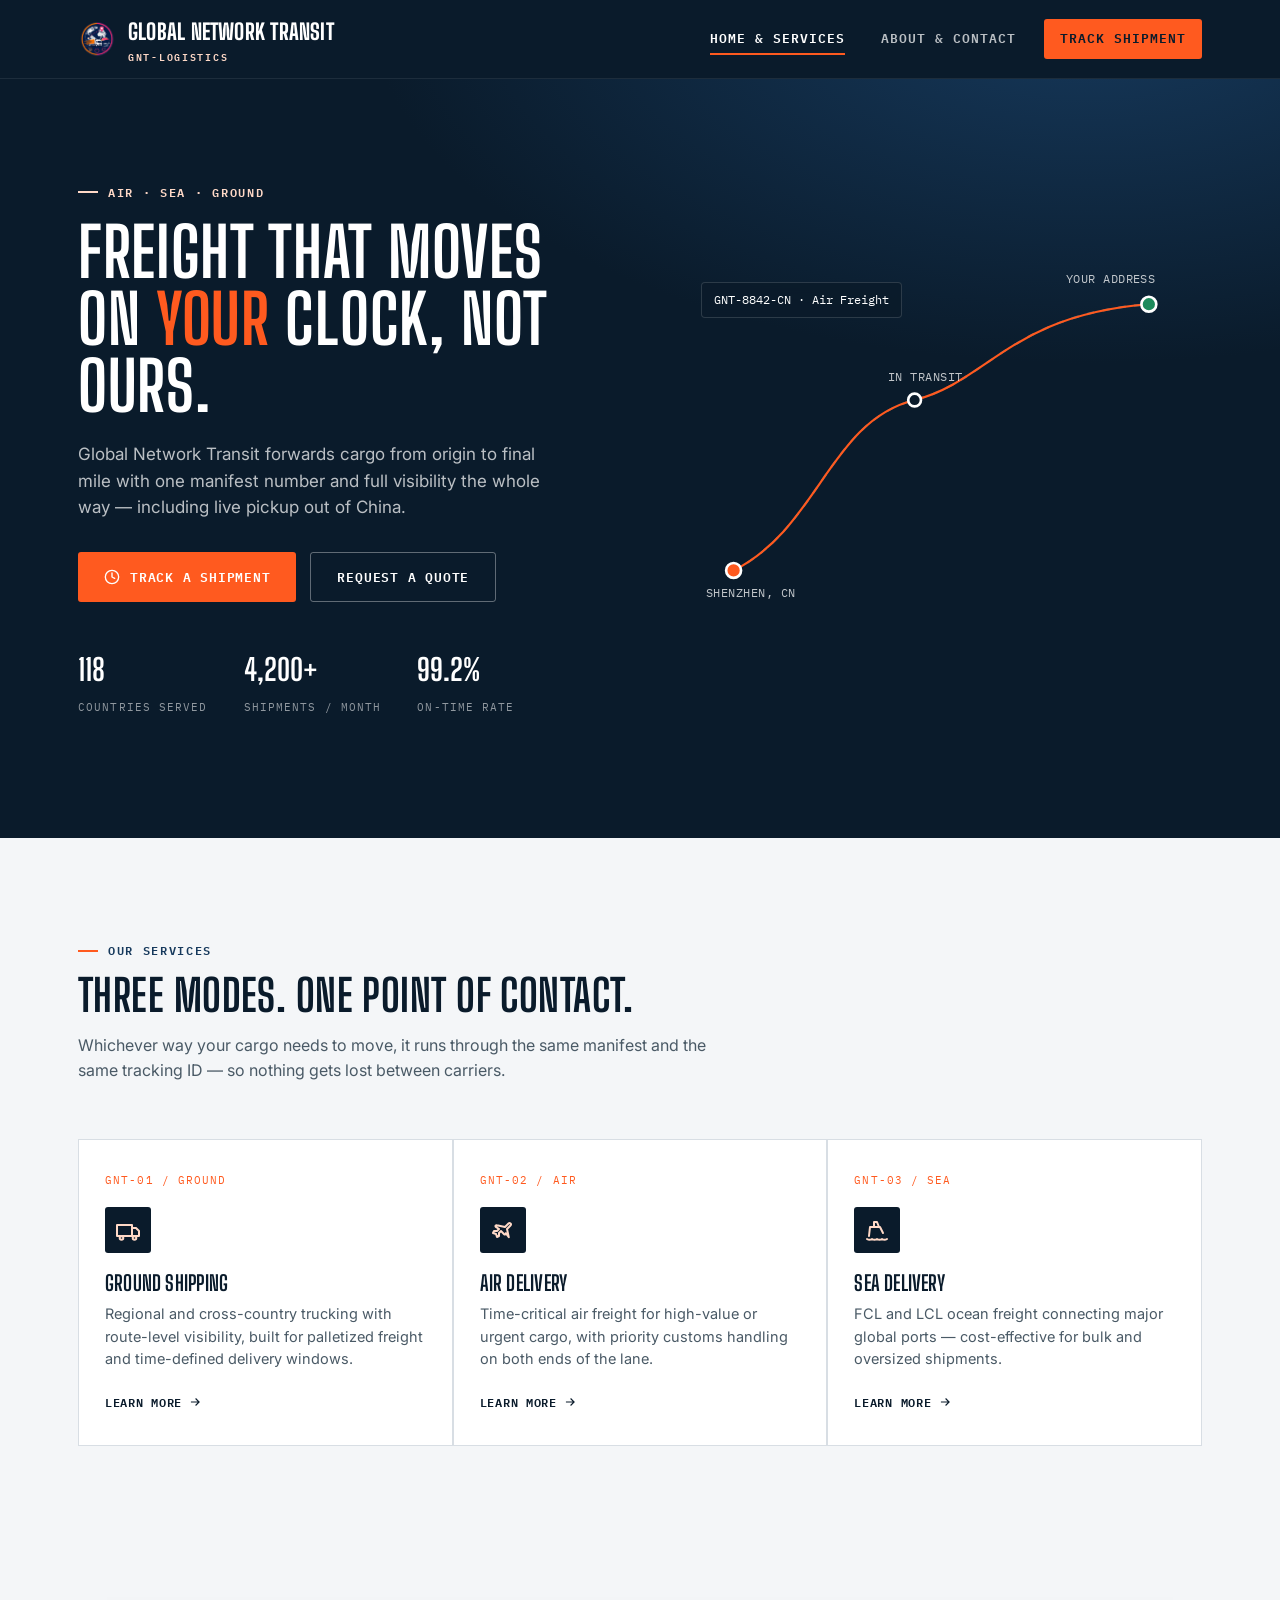
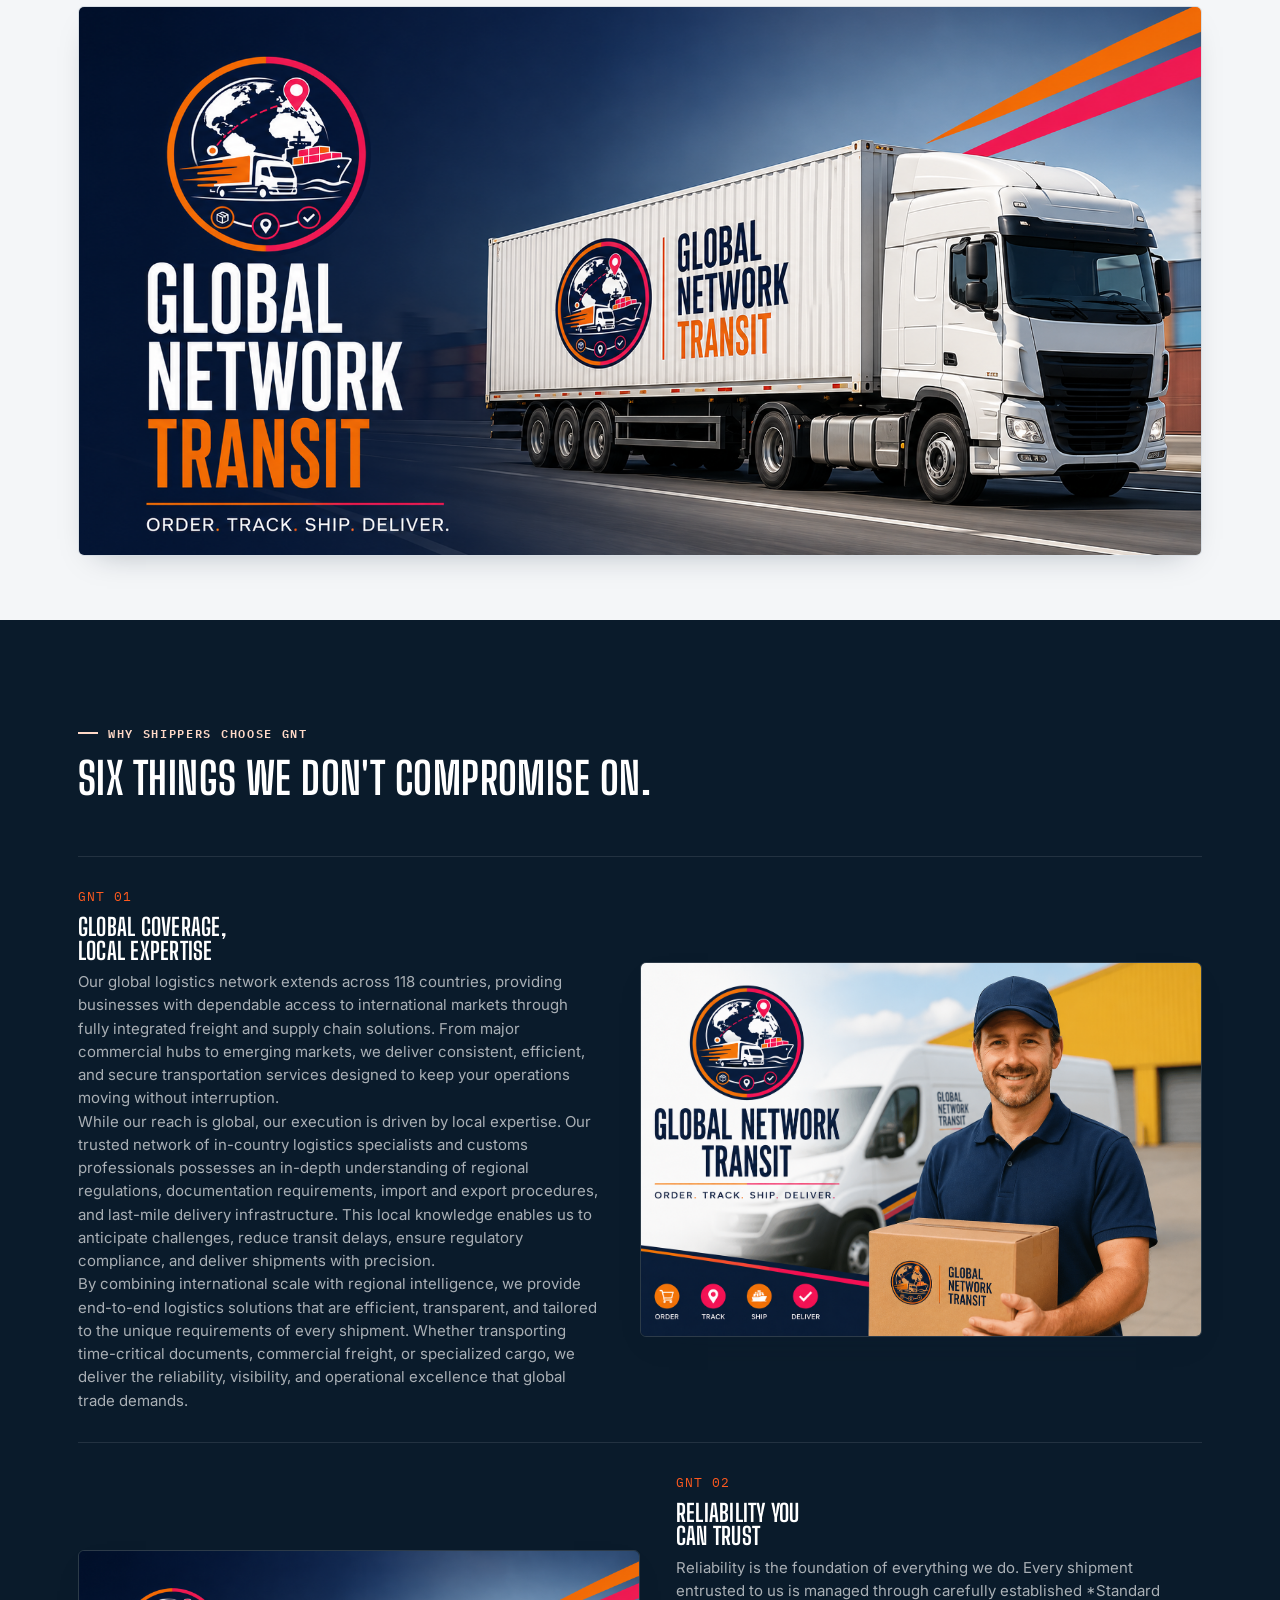
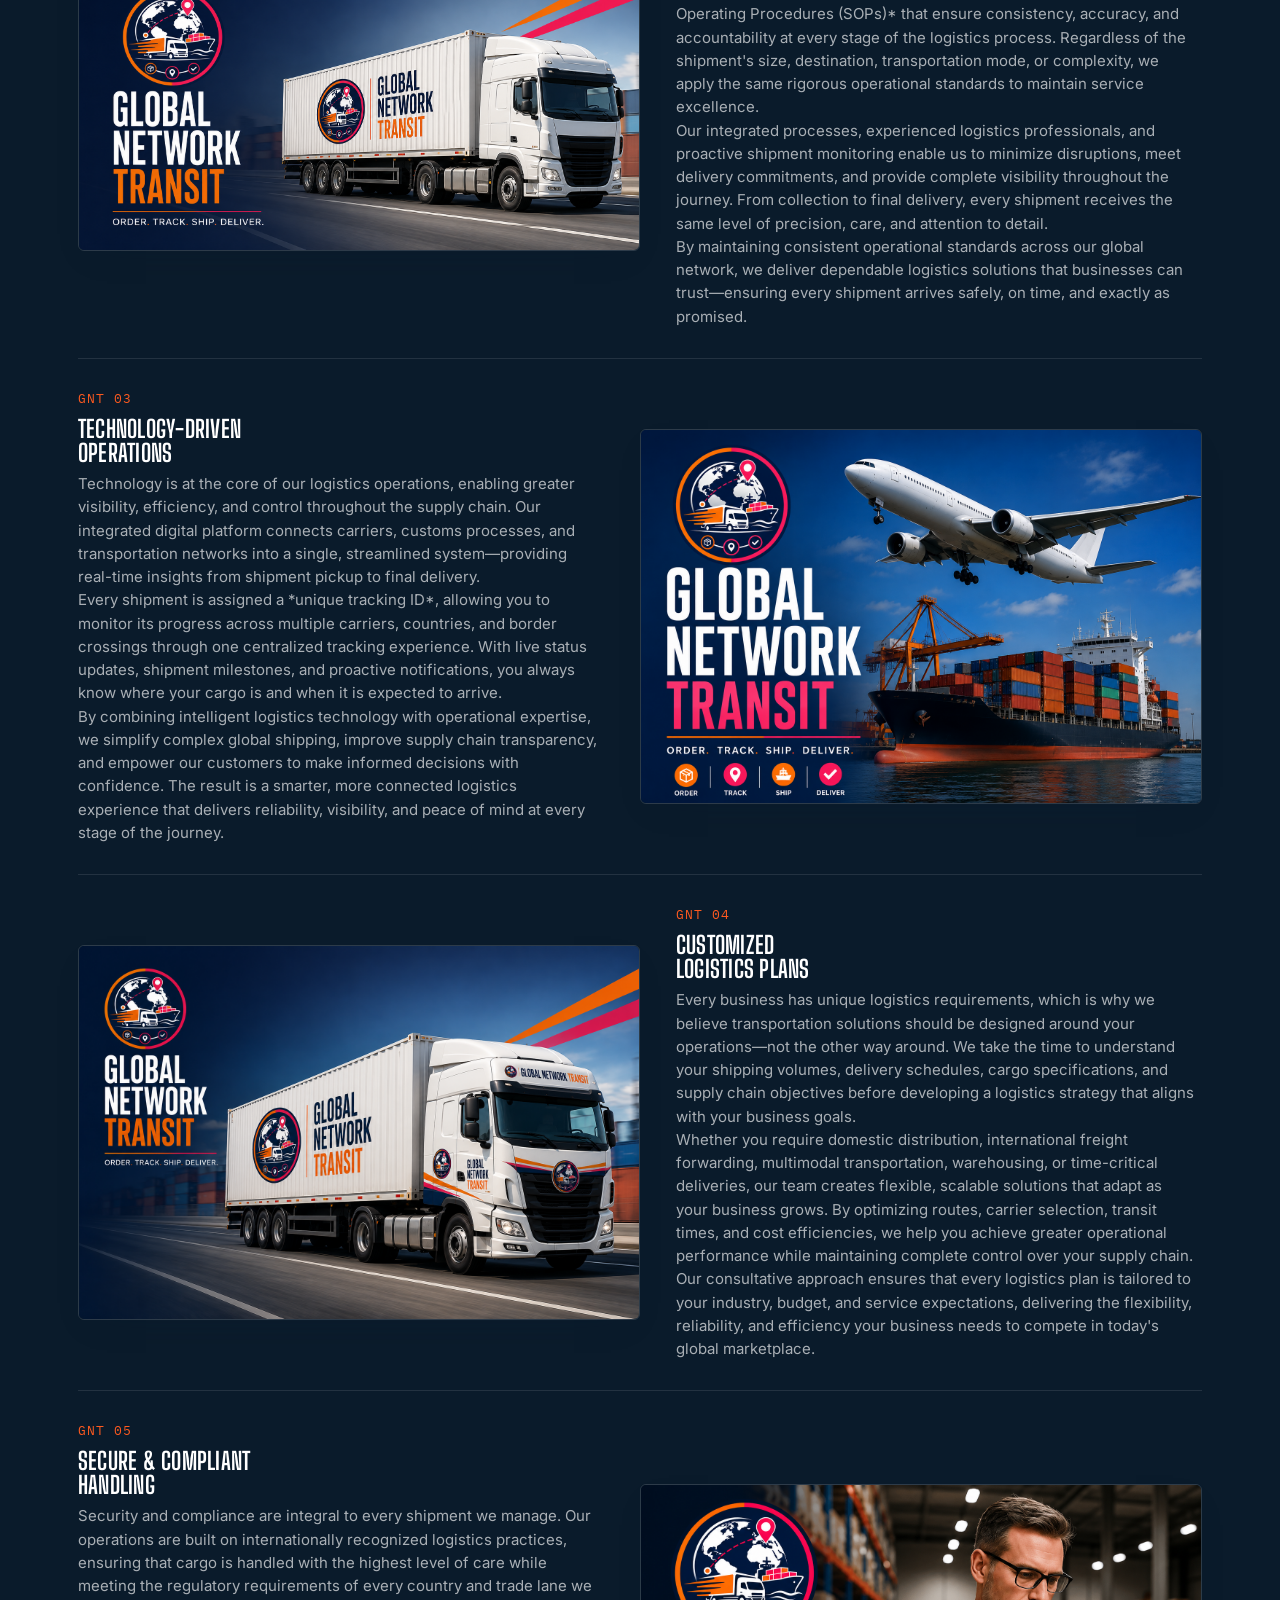
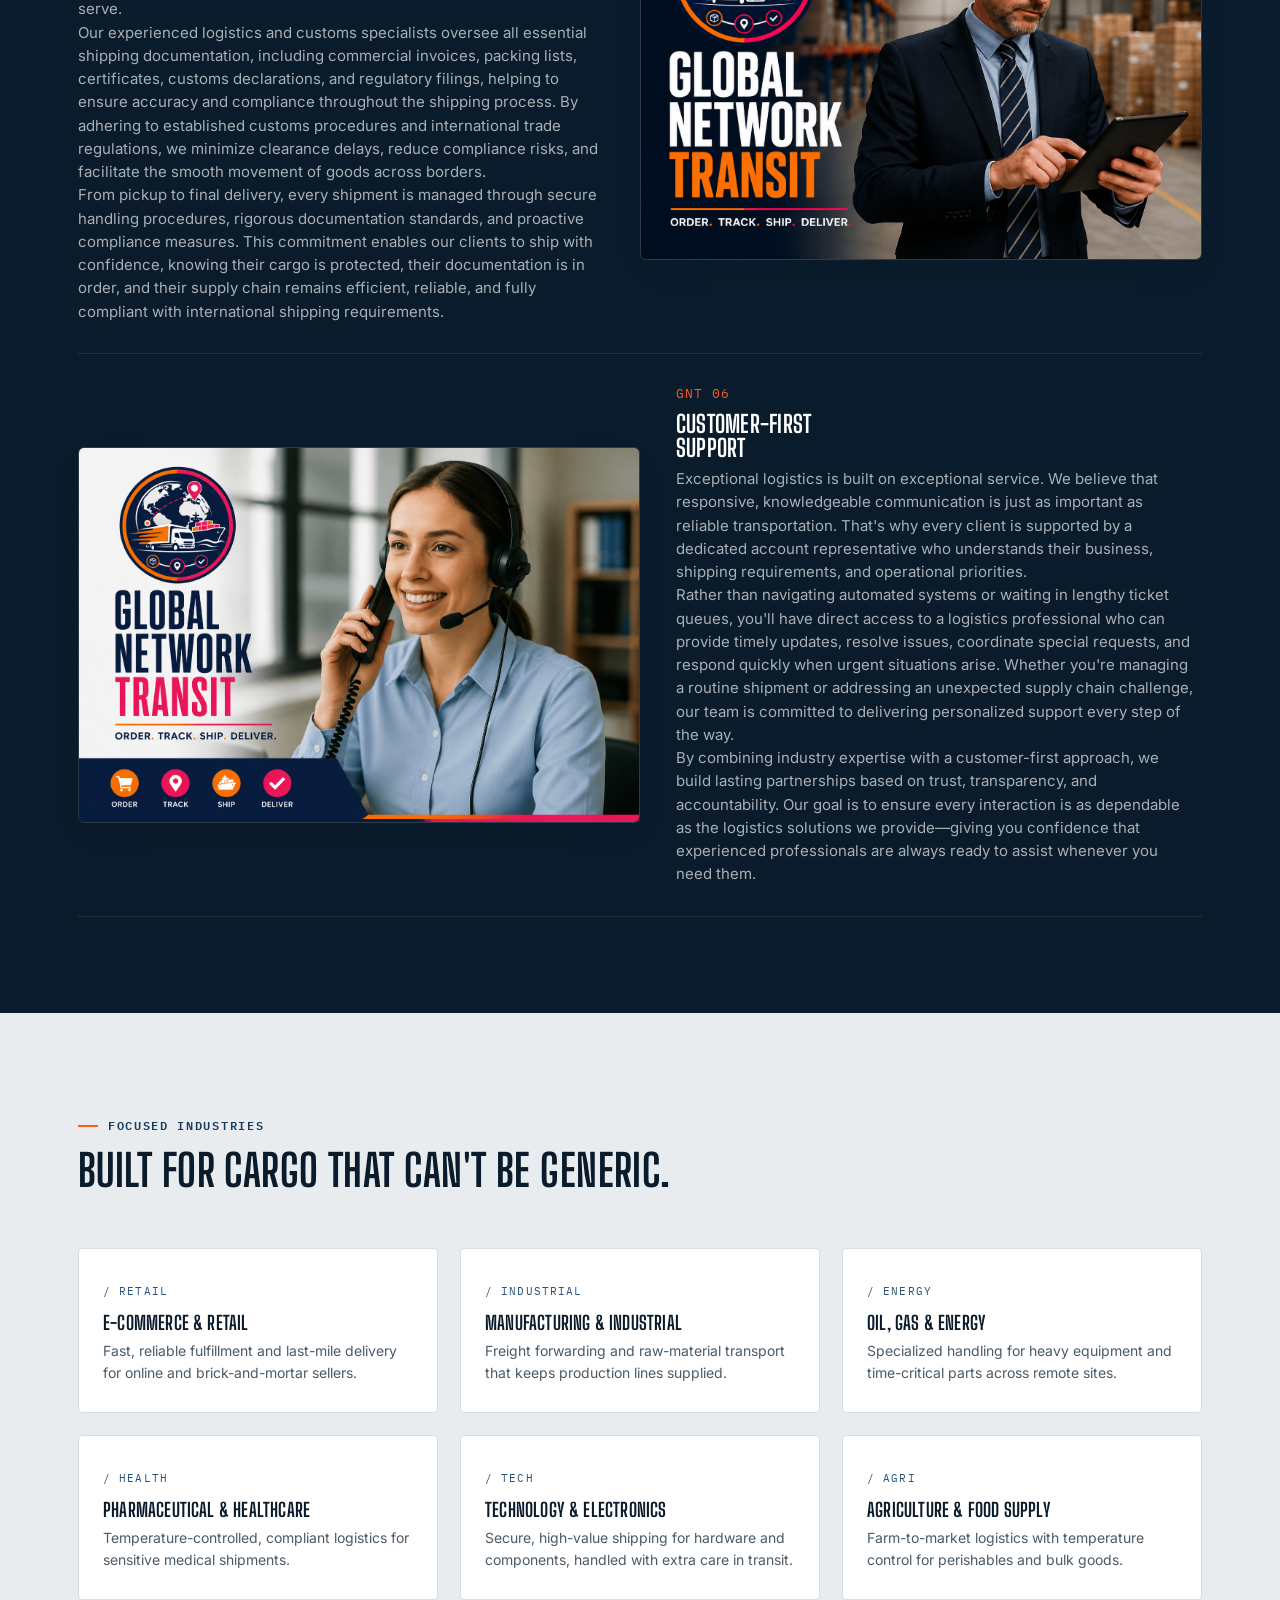
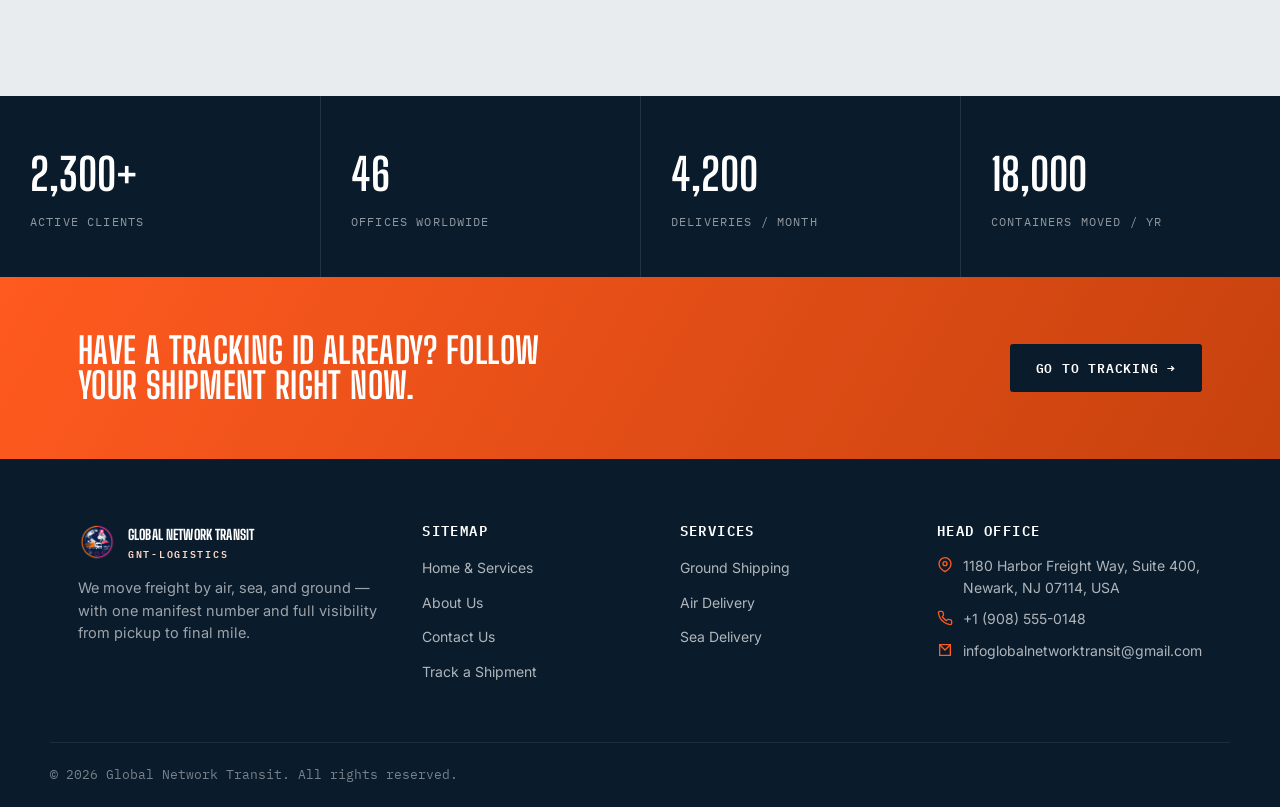
==== commit 4823188e: "added favicon to all pages" ====
--- a/index.html
+++ b/index.html
@@ -5,6 +5,8 @@
 <meta name="viewport" content="width=device-width, initial-scale=1.0">
 <title>Global Network Transit — Freight Forwarding &amp; Global Logistics</title>
 <meta name="description" content="Global Network Transit moves freight by air, sea, and ground — with full-visibility tracking from pickup in China to final delivery.">
+
+<link rel="icon" type="image/png" href="image/favicon.png">
 <link rel="stylesheet" href="css/style.css">
 </head>
 <body>
@@ -127,7 +129,11 @@
         <div class="reason-content">
           <span class="reason-code">GNT&nbsp;01</span>
           <h3>Global Coverage,<br>Local Expertise</h3>
-          <p>A network spanning 118 countries, paired with on-ground agents who know local customs rules and last-mile realities.</p>
+          <p>Our global logistics network extends across 118 countries, providing businesses with dependable access to international markets through fully integrated freight and supply chain solutions. From major commercial hubs to emerging markets, we deliver consistent, efficient, and secure transportation services designed to keep your operations moving without interruption.<br>
+
+While our reach is global, our execution is driven by local expertise. Our trusted network of in-country logistics specialists and customs professionals possesses an in-depth understanding of regional regulations, documentation requirements, import and export procedures, and last-mile delivery infrastructure. This local knowledge enables us to anticipate challenges, reduce transit delays, ensure regulatory compliance, and deliver shipments with precision.<br>
+
+By combining international scale with regional intelligence, we provide end-to-end logistics solutions that are efficient, transparent, and tailored to the unique requirements of every shipment. Whether transporting time-critical documents, commercial freight, or specialized cargo, we deliver the reliability, visibility, and operational excellence that global trade demands.</p>
         </div>
       </div>
       <div class="reason-row">
@@ -135,7 +141,11 @@
         <div class="reason-content">
           <span class="reason-code">GNT&nbsp;02</span>
           <h3>Reliability You<br>Can Trust</h3>
-          <p>Every shipment handled with the same standard operating procedure, regardless of size, lane, or mode.</p>
+          <p>Reliability is the foundation of everything we do. Every shipment entrusted to us is managed through carefully established *Standard Operating Procedures (SOPs)* that ensure consistency, accuracy, and accountability at every stage of the logistics process. Regardless of the shipment's size, destination, transportation mode, or complexity, we apply the same rigorous operational standards to maintain service excellence.<br>
+
+Our integrated processes, experienced logistics professionals, and proactive shipment monitoring enable us to minimize disruptions, meet delivery commitments, and provide complete visibility throughout the journey. From collection to final delivery, every shipment receives the same level of precision, care, and attention to detail.<br>
+
+By maintaining consistent operational standards across our global network, we deliver dependable logistics solutions that businesses can trust—ensuring every shipment arrives safely, on time, and exactly as promised.</p>
         </div>
       </div>
       <div class="reason-row">
@@ -143,7 +153,11 @@
         <div class="reason-content">
           <span class="reason-code">GNT&nbsp;03</span>
           <h3>Technology-Driven<br>Operations</h3>
-          <p>A single tracking ID follows your cargo across every carrier and border, visible from pickup to your door.</p>
+          <p>Technology is at the core of our logistics operations, enabling greater visibility, efficiency, and control throughout the supply chain. Our integrated digital platform connects carriers, customs processes, and transportation networks into a single, streamlined system—providing real-time insights from shipment pickup to final delivery.<br>
+
+Every shipment is assigned a *unique tracking ID*, allowing you to monitor its progress across multiple carriers, countries, and border crossings through one centralized tracking experience. With live status updates, shipment milestones, and proactive notifications, you always know where your cargo is and when it is expected to arrive.<br>
+
+By combining intelligent logistics technology with operational expertise, we simplify complex global shipping, improve supply chain transparency, and empower our customers to make informed decisions with confidence. The result is a smarter, more connected logistics experience that delivers reliability, visibility, and peace of mind at every stage of the journey.</p>
         </div>
       </div>
       <div class="reason-row">
@@ -151,7 +165,11 @@
         <div class="reason-content">
           <span class="reason-code">GNT&nbsp;04</span>
           <h3>Customized<br>Logistics Plans</h3>
-          <p>Freight plans built around your volume and schedule, not a one-size template forced onto every client.</p>
+          <p>Every business has unique logistics requirements, which is why we believe transportation solutions should be designed around your operations—not the other way around. We take the time to understand your shipping volumes, delivery schedules, cargo specifications, and supply chain objectives before developing a logistics strategy that aligns with your business goals.<br>
+
+Whether you require domestic distribution, international freight forwarding, multimodal transportation, warehousing, or time-critical deliveries, our team creates flexible, scalable solutions that adapt as your business grows. By optimizing routes, carrier selection, transit times, and cost efficiencies, we help you achieve greater operational performance while maintaining complete control over your supply chain.<br>
+
+Our consultative approach ensures that every logistics plan is tailored to your industry, budget, and service expectations, delivering the flexibility, reliability, and efficiency your business needs to compete in today's global marketplace.</p>
         </div>
       </div>
       <div class="reason-row">
@@ -159,7 +177,11 @@
         <div class="reason-content">
           <span class="reason-code">GNT&nbsp;05</span>
           <h3>Secure &amp; Compliant<br>Handling</h3>
-          <p>Documentation and customs-compliance practices that meet international shipping standards on every lane.</p>
+          <p>Security and compliance are integral to every shipment we manage. Our operations are built on internationally recognized logistics practices, ensuring that cargo is handled with the highest level of care while meeting the regulatory requirements of every country and trade lane we serve.<br>
+
+Our experienced logistics and customs specialists oversee all essential shipping documentation, including commercial invoices, packing lists, certificates, customs declarations, and regulatory filings, helping to ensure accuracy and compliance throughout the shipping process. By adhering to established customs procedures and international trade regulations, we minimize clearance delays, reduce compliance risks, and facilitate the smooth movement of goods across borders.<br>
+
+From pickup to final delivery, every shipment is managed through secure handling procedures, rigorous documentation standards, and proactive compliance measures. This commitment enables our clients to ship with confidence, knowing their cargo is protected, their documentation is in order, and their supply chain remains efficient, reliable, and fully compliant with international shipping requirements.</p>
         </div>
       </div>
       <div class="reason-row">
@@ -167,7 +189,11 @@
         <div class="reason-content">
           <span class="reason-code">GNT&nbsp;06</span>
           <h3>Customer-First<br>Support</h3>
-          <p>A direct line to your account handler, not a ticket queue, for the moments a shipment needs a human.</p>
+          <p>Exceptional logistics is built on exceptional service. We believe that responsive, knowledgeable communication is just as important as reliable transportation. That's why every client is supported by a dedicated account representative who understands their business, shipping requirements, and operational priorities.<br>
+
+Rather than navigating automated systems or waiting in lengthy ticket queues, you'll have direct access to a logistics professional who can provide timely updates, resolve issues, coordinate special requests, and respond quickly when urgent situations arise. Whether you're managing a routine shipment or addressing an unexpected supply chain challenge, our team is committed to delivering personalized support every step of the way.<br>
+
+By combining industry expertise with a customer-first approach, we build lasting partnerships based on trust, transparency, and accountability. Our goal is to ensure every interaction is as dependable as the logistics solutions we provide—giving you confidence that experienced professionals are always ready to assist whenever you need them.</p>
         </div>
       </div>
     </div>
